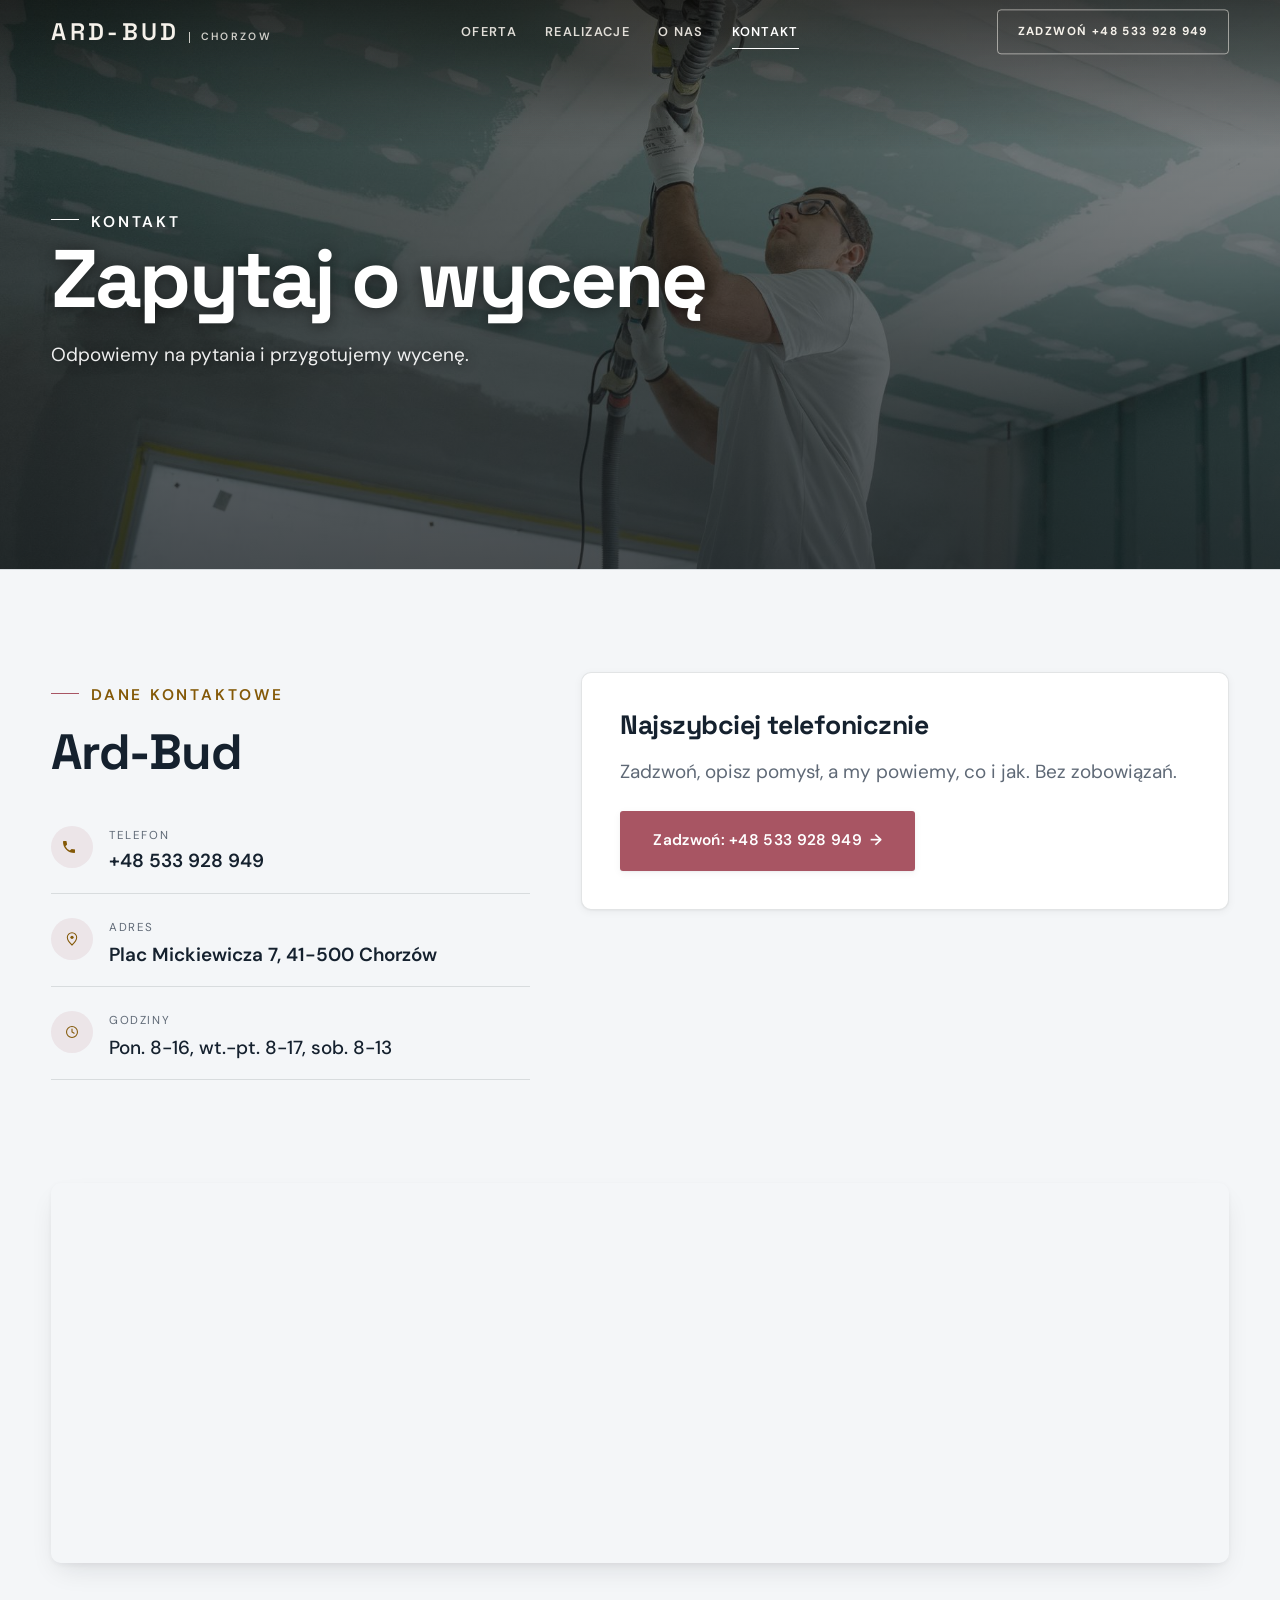
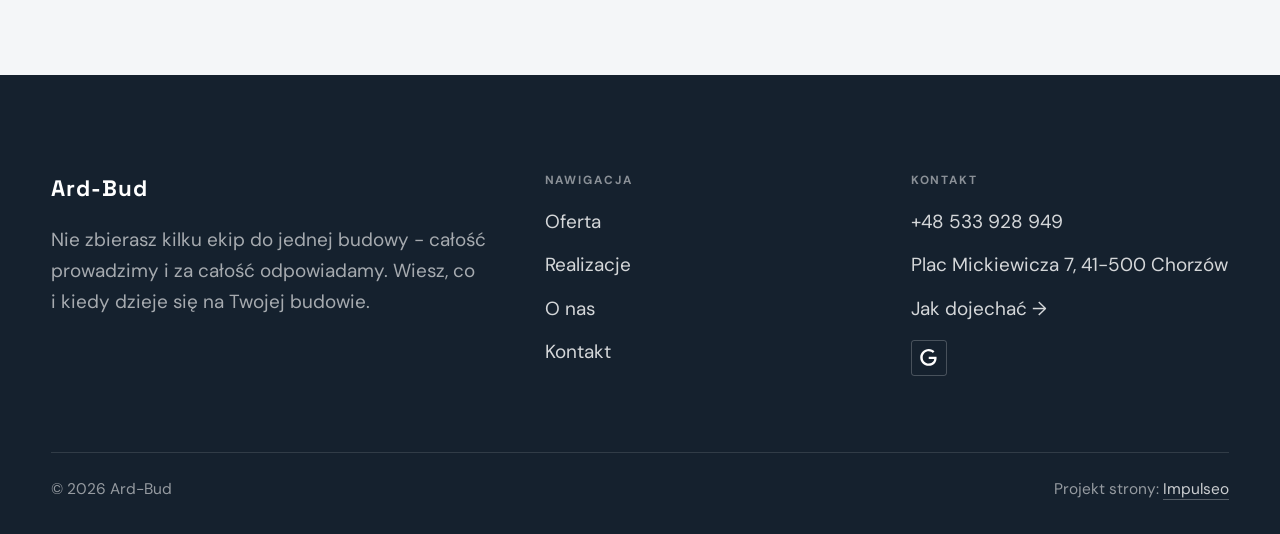
==== kontakt.html @ e767c545 "Strona demo: ard-bud" ====
<!DOCTYPE html>
<html lang="pl">
<head>
<meta charset="UTF-8">
<meta name="viewport" content="width=device-width, initial-scale=1.0">
<title>Kontakt - Ard-Bud</title>
<meta name="description" content="Kontakt Ard-Bud - Plac Mickiewicza 7, 41-500 Chorzów">
<link rel="canonical" href="https://kris20032.github.io/ard-bud/kontakt.html">
<meta name="robots" content="noindex, nofollow">
<meta property="og:type" content="website">
<meta property="og:locale" content="pl_PL">
<meta property="og:site_name" content="Ard-Bud">
<meta property="og:title" content="Kontakt - Ard-Bud">
<meta property="og:description" content="Kontakt Ard-Bud - Plac Mickiewicza 7, 41-500 Chorzów">
<meta property="og:url" content="https://kris20032.github.io/ard-bud/kontakt.html">
<meta property="og:image" content="https://kris20032.github.io/ard-bud/img/og.jpg">
<meta property="og:image:width" content="1200">
<meta property="og:image:height" content="630">
<meta name="twitter:card" content="summary_large_image">
<link rel="preconnect" href="https://fonts.googleapis.com">
<link rel="preconnect" href="https://fonts.gstatic.com" crossorigin>
<link href="https://fonts.googleapis.com/css2?family=Space+Grotesk:wght@500;600;700&family=DM+Sans:opsz,wght@9..40,400;9..40,500;9..40,600&display=swap" rel="stylesheet">
<link rel="stylesheet" href="assets/styles.css?v=98230df2">
</head>
<body>

<header class="nav">
  <div class="wrap nav-inner">
    <a class="brand" href="index.html"><span class="name">Ard-Bud</span><span class="sub">Chorzów</span></a>
    <nav class="nav-links">
      <a href="oferta.html">Oferta</a>
      <a href="realizacje.html">Realizacje</a>
      <a href="o-nas.html">O nas</a>
      <a href="kontakt.html" class="active" aria-current="page">Kontakt</a>
      <a href="tel:+48533928949" class="btn btn-accent">Zadzwoń +48 533 928 949</a>
    </nav>
    <button class="nav-toggle" aria-label="Menu"><span></span><span></span><span></span></button>
  </div>
</header>

<main>
<section class="pagehead">
  <img src="img/g13.jpg" alt="Ard-Bud - Zapytaj o wycenę" width="1800" height="1350" decoding="async">
  <div class="wrap">
    <span class="eyebrow">Kontakt</span>
    <h1>Zapytaj o wycenę</h1>
    <p>Odpowiemy na pytania i przygotujemy wycenę.</p>
  </div>
</section>
<section>
  <div class="wrap contact-grid">
    <div class="reveal">
      <span class="eyebrow">Dane kontaktowe</span>
      <h2 style="margin:var(--space-4) 0 var(--space-6)">Ard-Bud</h2>
      <div class="info-list">
        <div class="info-row"><div class="ic"><svg class="ico-tel" width="16" height="16" viewBox="0 0 24 24" fill="none" aria-hidden="true"><path d="M6.6 10.8a15.5 15.5 0 0 0 6.6 6.6l2.2-2.2a1 1 0 0 1 1-.24 11.4 11.4 0 0 0 3.6.58 1 1 0 0 1 1 1V20a1 1 0 0 1-1 1A17 17 0 0 1 3 4a1 1 0 0 1 1-1h3.5a1 1 0 0 1 1 1c0 1.25.2 2.46.58 3.6a1 1 0 0 1-.25 1l-2.23 2.2Z" fill="currentColor"/></svg></div><div><div class="lbl">Telefon</div><a class="val" href="tel:+48533928949">+48 533 928 949</a></div></div>
        <div class="info-row"><div class="ic"><svg class="ico-pin" width="16" height="16" viewBox="0 0 24 24" fill="none" aria-hidden="true"><path d="M12 21s7-6.1 7-11.5A7 7 0 0 0 5 9.5C5 14.9 12 21 12 21Z" stroke="currentColor" stroke-width="1.6" fill="none"/><circle cx="12" cy="9.5" r="2.4" fill="currentColor"/></svg></div><div><div class="lbl">Adres</div><div class="val">Plac Mickiewicza 7, 41-500 Chorzów</div></div></div>
        <div class="info-row"><div class="ic"><svg class="ico-clock" width="16" height="16" viewBox="0 0 24 24" fill="none" aria-hidden="true"><circle cx="12" cy="12" r="8.2" stroke="currentColor" stroke-width="1.6"/><path d="M12 7.5V12l3.2 1.9" stroke="currentColor" stroke-width="1.6" stroke-linecap="round"/></svg></div><div><div class="lbl">Godziny</div><div class="val" style="font-weight:500">Pon. 8-16, wt.-pt. 8-17, sob. 8-13</div></div></div>
      </div>
    </div>
    <div class="reveal">
      <div class="form">
        <h3 style="margin-bottom:var(--space-4)">Najszybciej telefonicznie</h3>
        <p class="muted" style="margin-bottom:var(--space-5)">Zadzwoń, opisz pomysł, a my powiemy, co i jak. Bez zobowiązań.</p>
        <a href="tel:+48533928949" class="btn btn-accent" style="justify-content:center">Zadzwoń: +48 533 928 949 <span class="arr">→</span></a>
      </div>
    </div>
  </div>
</section>
<section style="padding-top:0">
  <div class="wrap reveal">
    <iframe class="map" title="Ard-Bud - Chorzów" src="https://maps.google.com/maps?q=50.3057481%2C18.9470012&z=15&output=embed" loading="lazy" referrerpolicy="no-referrer-when-downgrade"></iframe>
  </div>
</section>
</main>

<footer>
  <div class="wrap">
    <div class="foot-grid">
      <div class="foot-brand">
        <div class="name">Ard-Bud</div>
        <p>Nie zbierasz kilku ekip do jednej budowy - całość prowadzimy i za całość odpowiadamy. Wiesz, co i kiedy dzieje się na Twojej budowie.</p>
      </div>
      <div class="foot-col">
        <h4>Nawigacja</h4>
        <a href="oferta.html">Oferta</a>
        <a href="realizacje.html">Realizacje</a>
        <a href="o-nas.html">O nas</a>
        <a href="kontakt.html">Kontakt</a>
      </div>
      <div class="foot-col">
        <h4>Kontakt</h4>
        <a href="tel:+48533928949">+48 533 928 949</a>
        <p>Plac Mickiewicza 7, 41-500 Chorzów</p>
        <a href="https://maps.google.com/?cid=15776349872217320784" target="_blank" rel="noopener">Jak dojechać →</a>
      <div class="foot-soc">
        <a class="soc" href="https://maps.google.com/?cid=15776349872217320784" target="_blank" rel="noopener" aria-label="Google - Ard-Bud"><svg viewBox="0 0 24 24" aria-hidden="true" focusable="false"><path d="M12.48 10.92v3.28h7.84c-.24 1.84-.853 3.187-1.787 4.133-1.147 1.147-2.933 2.4-6.053 2.4-4.827 0-8.6-3.893-8.6-8.72s3.773-8.72 8.6-8.72c2.6 0 4.507 1.027 5.907 2.347l2.307-2.307C18.747 1.44 16.133 0 12.48 0 5.867 0 .307 5.387.307 12s5.56 12 12.173 12c3.573 0 6.267-1.173 8.373-3.36 2.16-2.16 2.84-5.213 2.84-7.667 0-.76-.053-1.467-.173-2.053H12.48z" fill="currentColor"/></svg></a>
      </div>
      </div>
    </div>
    <div class="foot-bot">
      <span>© 2026 Ard-Bud</span>
      <span>Projekt strony: <a class="foot-credit" href="https://impulseo.pl" target="_blank" rel="noopener">Impulseo</a></span>
    </div>
  </div>
</footer>
<div class="sticky-call"><a class="sc-call" href="tel:+48533928949"><svg class="ico-tel" width="16" height="16" viewBox="0 0 24 24" fill="none" aria-hidden="true"><path d="M6.6 10.8a15.5 15.5 0 0 0 6.6 6.6l2.2-2.2a1 1 0 0 1 1-.24 11.4 11.4 0 0 0 3.6.58 1 1 0 0 1 1 1V20a1 1 0 0 1-1 1A17 17 0 0 1 3 4a1 1 0 0 1 1-1h3.5a1 1 0 0 1 1 1c0 1.25.2 2.46.58 3.6a1 1 0 0 1-.25 1l-2.23 2.2Z" fill="currentColor"/></svg> Zadzwoń</a><a class="sc-quote" href="kontakt.html">Zadzwoń: +48 533 928 949</a></div>
<div class="demo-wazne" data-do="2026-10-22" data-cykl="3" hidden><svg class="dw-ico" width="13" height="13" viewBox="0 0 24 24" fill="none" aria-hidden="true"><circle cx="12" cy="12" r="8.6" stroke="currentColor" stroke-width="1.8"/><path d="M12 7.2V12l3.3 2" stroke="currentColor" stroke-width="1.8" stroke-linecap="round"/></svg><span class="dw-txt"></span></div>

<script src="assets/main.js"></script>
</body>
</html>
---- assets/styles.css ----
/* ============================================================
   STOLBASZ — premium, architektoniczny B2B fit-out
   Jasna paleta, zero brązu. System wg premium-web-craft.
   Projekt strony: Impulseo (impulseo.pl)
   ============================================================ */

:root{
  /* PALETA — jasna, architektoniczna, chłodna */
  --paper:#F4F6F8;          /* główne tło */
  --paper-2:#E7EBEF;        /* sekcje alternatywne (chłodny jasny szary) */
  --paper-3:#E7EBEF;        /* delikatne wypełnienia */
  --ink:#15212E;            /* tekst główny — chłodny grafit */
  --ink-soft:#243443;       /* nagłówki drugorzędne */
  --muted:#6B7785;          /* tekst poboczny */
  --line:rgba(21,33,46,.12);/* hairline */
  --accent:#E8A317;         /* stonowany petrol-slate — jedyny akcent */
  --accent-d:#C9870C;
  --accent-soft:rgba(232,163,23,.10);
  --dark:#15212E;           /* sekcje ciemne (stopka/CTA) */

  /* HOVER ZDJĘĆ — JEDEN standard dla całego silnika (decyzja K. 04.08.2026, artefakt z wariantami).
     AKTUALNE (K.+Szymon 09.08.2026, wybór z artefaktu 6 wariantów): zoom 1.05 przy 1.4s -
     przy tak długim czasie mocniejszy kadr NIE skacze, tylko „oddycha". Poprzedni standard
     (1.02 / .55s z 04.08) odbierany jako dynamiczny i szybki.
     Spoczynek lekko przygaszony, ale TYLKO tam, gdzie jest mysz (@media hover:hover) —
     na telefonie zdjęcia zostają w pełnej jasności. */
  --img-zoom:1.05;                   /* K.+Szymon 09.08: wariant F z artefaktu porównawczego */
  --img-rest:brightness(.95) saturate(.99);
  --img-hot:brightness(1.06) saturate(1.05);
  --img-dur:1.4s;                    /* K.+Szymon 09.08 (wariant F): powoli = elegancko */
  --img-ease:cubic-bezier(.16,.84,.44,1);  /* miękki ogon, efekt „oddychania" */

  /* ODSTĘPY — skala 4/8 */
  --space-1:4px; --space-2:8px; --space-3:12px; --space-4:16px; --space-5:24px;
  --space-6:32px; --space-7:48px; --space-8:64px; --space-9:96px; --space-10:128px;

  /* TYPOGRAFIA — fluid clamp() (skala podbita 16.07.2026: większe, czytelniejsze litery — uwaga Adama) */
  --text-sm:clamp(.9rem,.87rem + .12vw,1rem);
  --text-base:clamp(1.08rem,1.04rem + .18vw,1.2rem);
  --text-lg:clamp(1.24rem,1.15rem + .34vw,1.44rem);
  --text-h3:clamp(1.34rem,1.22rem + .55vw,1.66rem);
  --text-h2:clamp(2.1rem,1.66rem + 2.1vw,3.1rem);
  --text-h1:clamp(2.9rem,2.1rem + 4vw,5.1rem);

  /* PROMIENIE — architektoniczne, raczej ostre */
  --r-sm:3px; --r-md:6px; --r-lg:10px;

  /* RUCH */
  --ease:cubic-bezier(.25,.46,.45,.94); --dur:.24s;

  /* CIENIE — miękkie, warstwowe */
  --sh-sm:0 1px 2px rgba(16,24,32,.04), 0 2px 8px rgba(16,24,32,.05);
  --sh-md:0 2px 6px rgba(16,24,32,.05), 0 12px 28px -8px rgba(16,24,32,.12);
  --sh-lg:0 6px 14px rgba(16,24,32,.07), 0 26px 56px -18px rgba(16,24,32,.22);

  --hairline:1px solid var(--line);

  --font-display:'Space Grotesk','Inter',sans-serif;
  --font-body:'DM Sans','Inter',sans-serif;
}

*{box-sizing:border-box;margin:0;padding:0}
html{scroll-behavior:smooth}
body{
  font-family:var(--font-body);
  font-size:var(--text-base);
  line-height:1.65;
  color:var(--ink);
  background:var(--paper);
  -webkit-font-smoothing:antialiased;
  text-rendering:optimizeLegibility;
}
img{max-width:100%;height:auto;display:block}  /* height:auto = width/height z atrybutów trzyma proporcje (TOP#12) */
a{color:inherit;text-decoration:none}

.wrap{width:min(92%,1180px);margin-inline:auto}
section{padding-block:clamp(52px,6.5vw,96px)}

h1,h2,h3{font-family:var(--font-display);font-weight:700;line-height:1.08;letter-spacing:-.02em;color:var(--ink)}
h1{font-size:var(--text-h1);letter-spacing:-.035em}
h2{font-size:var(--text-h2);letter-spacing:-.025em}
h3{font-size:var(--text-h3)}
/* MIARA — długość wiersza. WCAG 2.2 SC 1.4.8: max 80 znaków; Butterick: 45–90.
   68ch daje realnie 72–78 znaków polskiego tekstu, czyli z zapasem pod granicą.
   Wcześniej limit miał TYLKO <p> — <li>, <blockquote> i <dd> nie miały żadnego,
   i to jedyny powód, dla którego 23 bloki na dwóch oddanych stronach jadą po
   83–106 znaków w wierszu (pomiar 07.08.2026, bramka `miara`).
   ⚠️ Listy i definicje ograniczamy TYLKO bez klasy: `ul`/`ol` z klasą to u nas
   układ (siatki kafli, menu), a nie tekst ciągły — tam miarę wyznacza układ. */
/* 60ch, nie 68ch (K. 10.08): po zmianie fontów na węższe kroje (DM Sans i spółka)
   w 68ch mieściło się ~90 znaków - bramka pikselowa słusznie zgłaszała przekroczenie
   granicy 80. Pomiar na żywej przeglądarce: 60ch = 90 znaków, 53ch = ~78 znaków, czyli normę WCAG 1.4.8. */
:root{ --miara:53ch }
p{max-width:min(100%,var(--miara))}
blockquote,
ul:not([class])>li, ol:not([class])>li,
dl:not([class])>dd{max-width:min(100%,var(--miara))}

/* ⚠️ Świadomie BEZ wyjątku `.tile p,.card p,.svc p{max-width:none}`, choć nasuwa się sam:
   te akapity BYŁY już ograniczone (stare `p{max-width:65ch}`), więc „wyjątek" nie odblokowałby
   niczego nowego — tylko ROZLUŹNIŁ stan sprzed zmiany na wszystkich demach naraz.
   `figcaption` żadna z reguł wyżej nie dotyczy, więc też nie potrzebuje zwolnienia. */

/* ŁAMANIE. `balance` wyrównuje długości wierszy w nagłówku, `pretty` pilnuje ostatniego
   wiersza akapitu, żeby nie został w nim jeden wyraz. Obsługiwane od Chrome 117 /
   Safari 17.5; starsze przeglądarki po prostu ignorują tę własność.
   `text-wrap:pretty` nie występowało dotąd ANI RAZ w silniku ani w repo klientów. */
h1,h2,h3,.lead,.lede{text-wrap:balance}
p,li,blockquote,dd{text-wrap:pretty}

.eyebrow{
  font-family:var(--font-body);
  font-size:var(--text-sm);
  font-weight:600;
  letter-spacing:.18em;
  text-transform:uppercase;
  color:var(--accent);
  display:inline-flex;align-items:center;gap:var(--space-3);
}
/* flex:none + margin-top = kreska trzyma się PIERWSZEJ linii. Wcześniej align-items:center
   centrowało ją względem całego bloku i przy zawinięciu (długi kicker typu
   „…WNĘTRZ · LESZNO · OD 2019") druga linia lądowała z brzydkim wcięciem. */
.eyebrow{align-items:flex-start}
.eyebrow>*,.eyebrow{text-wrap:balance}   /* dlugi kicker lamal sie na sierote typu samo „2019" w drugiej linii */
.eyebrow::before{content:"";width:28px;height:1px;background:var(--accent);display:inline-block;flex:none;margin-top:.62em}

.muted{color:var(--muted)}
.lead{font-size:var(--text-lg);line-height:1.55;color:var(--ink-soft);max-width:50ch}

/* ---------- BUTTONS ---------- */
.btn{
  display:inline-flex;align-items:center;gap:var(--space-2);
  font-weight:600;font-size:var(--text-sm);letter-spacing:.02em;
  padding:var(--space-4) var(--space-6);
  border-radius:var(--r-sm);
  transition:transform var(--dur) var(--ease),box-shadow var(--dur) var(--ease),background var(--dur) var(--ease);
  cursor:pointer;border:1px solid transparent;
}
.btn-accent{background:var(--accent);color:#fff;box-shadow:var(--sh-sm)}
.btn-accent:hover{background:var(--accent-d);transform:translateY(-2px);box-shadow:var(--sh-md)}
.btn-accent:active{transform:translateY(0);box-shadow:var(--sh-sm)}
.btn-ghost{background:transparent;color:var(--ink);border-color:var(--line)}
.btn-ghost:hover{border-color:var(--accent);color:var(--accent);transform:translateY(-2px)}
.btn-light{background:#fff;color:var(--ink);box-shadow:var(--sh-sm)}
.btn-light:hover{transform:translateY(-2px);box-shadow:var(--sh-md)}
.btn .arr{transition:transform var(--dur) var(--ease)}
.btn:hover .arr{transform:translateX(4px)}

/* ---------- NAV ---------- */
.nav{
  position:sticky;top:0;z-index:50;
  background:color-mix(in srgb,var(--paper) 88%,transparent);
  backdrop-filter:saturate(140%) blur(10px);
  border-bottom:var(--hairline);
}
.nav-inner{display:flex;align-items:center;justify-content:space-between;gap:var(--space-5);height:72px}
/* ANTY-NACHODZENIE (K. 05.08.2026): długa nazwa firmy + przycisk z pełnym numerem nie mieściły się w pasku
   i flex ściskał linki PONIŻEJ ich treści - "Kontakt" wchodził na ramkę "Zadzwoń +48 ...". Teraz ustępuje
   nazwa marki (skrót wielokropkiem), a menu i przycisk nigdy się nie kurczą ani nie zachodzą na siebie. */
.brand{display:flex;flex-direction:column;line-height:1;min-width:0;flex:0 1 auto}
.brand .name{font-family:var(--font-display);font-weight:800;font-size:1.35rem;letter-spacing:.04em;white-space:nowrap;overflow:hidden;text-overflow:ellipsis}
.brand .sub{font-size:.62rem;letter-spacing:.34em;text-transform:uppercase;color:var(--muted);margin-top:5px;white-space:nowrap;overflow:hidden;text-overflow:ellipsis}
.nav-links{display:flex;align-items:center;gap:var(--space-6);flex:0 0 auto}
.nav-links a{font-size:var(--text-sm);font-weight:500;color:var(--ink-soft);position:relative;padding-block:4px;white-space:nowrap;transition:color var(--dur) var(--ease)}
.nav-links a::after{content:"";position:absolute;left:0;bottom:0;width:0;height:1.5px;background:var(--accent);transition:width var(--dur) var(--ease)}
.nav-links a:hover,.nav-links a.active{color:var(--ink)}
.nav-links a:hover::after,.nav-links a.active::after{width:100%}
.nav-links .btn{padding:var(--space-2) var(--space-5)}
/* przyciski w nav: właściwy kolor (przebij .nav-links a) + bez podkreślenia */
.nav-links a.btn-accent{color:#fff}
.nav-links a.btn-ghost,.nav-links a.btn-light{color:var(--ink)}
/* CTA w pasku: NIE podkreślenie spod linków menu, ale ten sam przelatujący błysk,
   co na wszystkich innych przyciskach (zgłoszenie K. 13.08.2026 - „na hero jest efekt
   światła przechodzącego przez przycisk, na navbarze go nie ma, a mają być identyczne").
   Reguła `.nav-links a::after` jest silniejsza od `.btn::after`, więc trzeba jej
   geometrię wyzerować i wpisać połysk z nazwy - samo `display:none` gasiło efekt. */
.nav-links a.btn::after{
  display:block;content:"";position:absolute;inset:0;z-index:-1;pointer-events:none;
  width:auto;height:auto;border-radius:inherit;   /* kasuje geometrię podkreślenia (width:0;height:1.5px) */
  background:linear-gradient(100deg,transparent 32%,rgba(255,255,255,.20) 50%,transparent 68%);
  translate:-120% 0}
@media (prefers-reduced-motion:no-preference){
  .nav-links a.btn:hover::after{translate:120% 0;transition:translate .75s var(--mt-ease,cubic-bezier(.16,.84,.44,1))}
}
.nav-toggle{display:none;background:none;border:none;cursor:pointer;flex-direction:column;gap:5px;padding:8px}
.nav-toggle span{width:24px;height:2px;background:var(--ink);transition:var(--dur)}
/* Ciasny zakres MIĘDZY menu mobilnym a pełnym pulpitem: zbijamy odstępy i nazwę marki,
   żeby wszystko zmieściło się naturalnie, zanim w ogóle dojdzie do skracania wielokropkiem. */
@media(max-width:1280px) and (min-width:921px){
  .nav-links{gap:var(--space-4)}
  .nav-links .btn{padding:var(--space-2) var(--space-4)}
  .brand .name{font-size:1.15rem}
}

/* ---------- HERO (split) ---------- */
.hero{position:relative;overflow:hidden;border-bottom:var(--hairline)}
.hero-grid{display:grid;grid-template-columns:1.05fr .95fr;gap:clamp(24px,4vw,60px);align-items:center;
  padding-block:clamp(36px,4.5vw,64px)}
.hero-copy .eyebrow{margin-bottom:var(--space-5)}
.hero-copy h1{margin-bottom:var(--space-5)}
.hero-copy .lead{margin-bottom:var(--space-7)}
.hero-actions{display:flex;flex-wrap:wrap;gap:var(--space-4)}
.hero-art{position:relative;aspect-ratio:4/3;border-radius:var(--r-lg);overflow:hidden;box-shadow:var(--sh-lg)}
.hero-art img{width:100%;height:100%;object-fit:cover}
.hero-art::after{content:"";position:absolute;inset:0;background:linear-gradient(180deg,transparent 55%,rgba(18,24,28,.28))}
.hero-badge{position:absolute;left:var(--space-5);bottom:var(--space-5);z-index:2;
  background:rgba(252,252,251,.94);backdrop-filter:blur(4px);
  border-radius:var(--r-md);padding:var(--space-4) var(--space-5);box-shadow:var(--sh-md);max-width:78%}
.hero-badge strong{display:block;font-family:var(--font-display);font-size:1rem;letter-spacing:-.01em}
.hero-badge span{font-size:var(--text-sm);color:var(--muted)}

/* ---------- HERO duży / kinowy (strona główna) ---------- */
.hero-cine{position:relative;min-height:clamp(560px,82vh,840px);min-height:clamp(560px,82svh,840px);display:flex;align-items:center;overflow:hidden;border-bottom:var(--hairline)}
.hero-cine>img{position:absolute;inset:0;width:100%;height:100%;object-fit:cover;z-index:0}
.hero-cine::after{content:"";position:absolute;inset:0;z-index:1;
  background:linear-gradient(95deg,rgba(13,18,23,.86) 0%,rgba(13,18,23,.64) 32%,rgba(13,18,23,.24) 62%,rgba(13,18,23,.04) 100%)}
.hero-cine .wrap{position:relative;z-index:2;padding-block:var(--space-8)}
.hero-cine .hero-copy{max-width:660px}
.hero-cine .eyebrow{color:#fff;margin-bottom:var(--space-5)}
.hero-cine .eyebrow::before{background:#fff}
.hero-cine h1{color:#fff;margin-bottom:var(--space-5);font-size:clamp(2.9rem,2rem + 4.4vw,5.2rem);text-wrap:balance}
.hero-cine .lead{color:rgba(255,255,255,.92);max-width:48ch;margin-bottom:var(--space-7)}
.hero-cine .hero-actions{display:flex;flex-wrap:wrap;gap:var(--space-4)}
/* NISKIE OKNO (laptop z dokiem i paskami przeglądarki ma ~700-780 px wysokości widoku):
   H1 do 5.2rem + długi lead nie mieściły się i przyciski wypadały POD krawędź ekranu -
   klient widział stronę bez ani jednego CTA. Skalujemy w dół, zamiast przycinać treść. */
@media(min-width:821px) and (max-height:820px){
  .hero-cine{min-height:clamp(520px,94svh,780px)}
  .hero-cine .wrap{padding-block:var(--space-6)}
  .hero-cine h1{font-size:clamp(2.2rem,1.5rem + 2.6vw,3.6rem);margin-bottom:var(--space-4)}
  .hero-cine .eyebrow{margin-bottom:var(--space-4)}
  .hero-cine .lead{margin-bottom:var(--space-5);max-width:44ch}
}
@media(max-width:680px){
  .hero-cine{min-height:clamp(520px,76vh,640px);min-height:clamp(520px,76svh,640px);align-items:flex-end}
  .hero-cine::after{background:linear-gradient(0deg,rgba(13,18,23,.9) 6%,rgba(13,18,23,.45) 55%,rgba(13,18,23,.25) 100%)}
  .hero-cine .wrap{padding-bottom:var(--space-9)}
  /* TELEFON (~90% oglądających): lead potrafił zająć 8 linii i zepchnąć CTA poza pierwszy ekran.
     Zwężamy interlinię i skalę - treści nie ucinamy, bo to ona sprzedaje. */
  .hero-cine .lead{font-size:.98rem;line-height:1.5;margin-bottom:var(--space-5)}
  .hero-cine .eyebrow{font-size:.72rem;letter-spacing:.13em;margin-bottom:var(--space-4)}
  .hero-cine .eyebrow::before{width:20px}
  .hero-cine h1{margin-bottom:var(--space-4)}
}

/* full-bleed hero variant (podstrony) */
.pagehead{position:relative;min-height:46vh;min-height:46svh;display:flex;align-items:flex-end;overflow:hidden;border-bottom:var(--hairline)}
.pagehead img{position:absolute;inset:0;width:100%;height:100%;object-fit:cover}
/* 10.08.2026 (decyzja K.): mocniejsze przyciemnienie + cień pod tekstem. Bramka mierzyła na
   nagłówkach podstron 3,38-3,43:1 przy wymaganych 4,5 — jasne zdjęcie (hala, śnieg, niebo)
   podchodziło pod biały tekst. Zdjęcia klientów są różne, więc kontrast musi dawać WARSTWA,
   a nie szczęśliwy dobór kadru. */
.pagehead::after{content:"";position:absolute;inset:0;background:linear-gradient(180deg,rgba(18,24,28,.40),rgba(18,24,28,.76))}
.pagehead .wrap{position:relative;z-index:2;padding-block:var(--space-9);color:#fff}
.pagehead h1{color:#fff;max-width:18ch;text-shadow:0 2px 16px rgba(0,0,0,.55)}
.pagehead .eyebrow{color:#fff}
.pagehead .eyebrow::before{background:#fff}
.pagehead p{color:rgba(255,255,255,.92);margin-top:var(--space-4);max-width:54ch;text-shadow:0 1px 12px rgba(0,0,0,.5)}

/* ---------- STRIP (pasek skrótów / liczby) ---------- */
.strip{background:var(--dark);color:#fff}
/* PASEK HASEŁ — standard 04.08.2026 (decyzja K.): 5 haseł w JEDNYM rzędzie, tekst WYŚRODKOWANY,
   węższe marginesy boczne niż reszta strony (pasek ma iść szerzej), równe wysokości kolumn. */
.strip .wrap{width:min(96%,1440px);display:grid;grid-template-columns:repeat(5,1fr);
  gap:var(--space-5);padding-block:var(--space-7);align-items:stretch}
.strip .item .k{font-family:var(--font-display);font-size:clamp(1.05rem,.82rem + .85vw,1.55rem);
  font-weight:800;letter-spacing:-.02em;color:#fff;line-height:1.18;text-wrap:balance}
.strip .item .v{font-size:var(--text-sm);color:rgba(255,255,255,.66);margin-top:var(--space-2);line-height:1.4}
.strip .item{border-left:2px solid var(--accent);padding-inline:var(--space-4);
  text-align:center;display:flex;flex-direction:column;justify-content:center}
/* liczba kolumn = liczba haseł, żeby ostatnie nie zostawało samo w drugim rzędzie.
   Klasę n-N nadaje multipage.py; domyślnie (bez klasy) pasek jest 5-kolumnowy. */
.strip.n-2 .wrap{grid-template-columns:repeat(2,1fr)}
.strip.n-3 .wrap{grid-template-columns:repeat(3,1fr)}
.strip.n-4 .wrap{grid-template-columns:repeat(4,1fr);gap:var(--space-6)}
.strip.n-4 .item .k{font-size:clamp(1.3rem,1rem + 1.1vw,2rem)}
.strip.n-6 .wrap{grid-template-columns:repeat(6,1fr);gap:var(--space-4)}
.strip.n-6 .item .k{font-size:clamp(.98rem,.8rem + .7vw,1.35rem)}
/* równe łamanie: zamiast "długa linia + jedno słowo" obie linie zbliżonej długości */
.strip .item .k{text-wrap:balance}

/* ---------- SECTION HEAD ---------- */
.head{max-width:48rem;margin-bottom:var(--space-8)}
.head.center{margin-inline:auto;text-align:center}
.head .eyebrow{margin-bottom:var(--space-4)}
.head h2{margin-bottom:var(--space-4)}
.head p{color:var(--muted);font-size:var(--text-lg);line-height:1.55}
.head.center p{margin-inline:auto}

/* ---------- INTRO SPLIT ---------- */
.split{display:grid;grid-template-columns:.92fr 1.08fr;gap:clamp(28px,5vw,80px);align-items:center}
.split.rev{grid-template-columns:1.08fr .92fr}
.split.rev .split-art{order:-1}
.split-art{position:relative;aspect-ratio:5/4;border-radius:var(--r-lg);overflow:hidden;box-shadow:var(--sh-lg)}
.split-art img{width:100%;height:100%;object-fit:cover}
.split-copy h2{margin-bottom:var(--space-5)}
.split-copy p+p{margin-top:var(--space-4)}
.split-copy .btn{margin-top:var(--space-6)}

/* ---------- SERVICES (zakres) ---------- */
.svc-grid{display:grid;grid-template-columns:repeat(auto-fit,minmax(280px,1fr));gap:var(--space-5)}
.svc{background:#fff;border:var(--hairline);border-radius:var(--r-md);padding:var(--space-7) var(--space-6);
  transition:transform var(--dur) var(--ease),box-shadow var(--dur) var(--ease),border-color var(--dur) var(--ease);
  position:relative;overflow:hidden}
.svc::before{content:"";position:absolute;left:0;top:0;width:3px;height:0;background:var(--accent);transition:height var(--dur) var(--ease)}
.svc:hover{transform:translateY(-4px);box-shadow:var(--sh-md);border-color:transparent}
.svc:hover::before{height:100%}
.svc .ic{font-family:var(--font-display);font-size:.8rem;font-weight:700;letter-spacing:.12em;color:var(--accent);margin-bottom:var(--space-4)}
.svc h3{margin-bottom:var(--space-3);font-size:1.22rem}
.svc p{color:var(--muted);font-size:var(--text-base);line-height:1.6}

/* big detailed service rows */
.svc-row{display:grid;grid-template-columns:.8fr 1.2fr;gap:clamp(20px,4vw,60px);align-items:center;padding-block:var(--space-8)}
.svc-row+.svc-row{border-top:var(--hairline)}
.svc-row.rev{grid-template-columns:1.2fr .8fr}
/* Naprzemienny układ wierszy oferty: co drugi wiersz ma zdjęcie po PRAWEJ.
   Było `order:-1` — martwy kod, bo zdjęcie i tak jest pierwszym dzieckiem w HTML,
   więc wszystkie wiersze wyglądały identycznie (zdjęcie zawsze z lewej), a `rev`
   zmieniało tylko szerokość kolumn. Znalezione 29.07.2026 przy różnicowaniu kierunków
   animacji (pomiar pozycji: art.mid 390/502 przy row.mid 756 — zawsze lewa strona). */
.svc-row.rev .svc-row-art{order:2}
.svc-row-art{aspect-ratio:4/3;border-radius:var(--r-md);overflow:hidden;box-shadow:var(--sh-md)}
.svc-row-art img{width:100%;height:100%;object-fit:cover}
.svc-row h3{font-size:1.5rem;margin-bottom:var(--space-4)}
.svc-row .num{font-family:var(--font-display);font-size:.85rem;font-weight:700;letter-spacing:.14em;color:var(--accent);display:block;margin-bottom:var(--space-3)}
.svc-row ul{list-style:none;margin-top:var(--space-4);display:flex;flex-direction:column;gap:var(--space-2)}
.svc-row li{position:relative;padding-left:var(--space-5);color:var(--muted);font-size:var(--text-base)}
.svc-row li::before{content:"";position:absolute;left:0;top:.62em;width:8px;height:1px;background:var(--accent)}

/* ---------- GALLERY (realizacje) ---------- */
.gallery{display:grid;grid-template-columns:repeat(12,1fr);gap:var(--space-4);grid-auto-rows:200px}
/* GALERIA MASONRY — pionowe zdjęcia (portrety beauty/wellness) bez przycinania: kolumny, height auto */
.gallery-masonry{column-count:3;column-gap:var(--space-4)}
@media(max-width:900px){.gallery-masonry{column-count:2}}
@media(max-width:560px){.gallery-masonry{column-count:1}}
.gallery-masonry .m-tile{break-inside:avoid;margin:0 0 var(--space-4);padding:0;position:relative;overflow:hidden;border-radius:var(--r-md);border:1px solid var(--line)}
.gallery-masonry .m-tile img{width:100%;height:auto;display:block}
.gallery-masonry .m-tile .cap{position:absolute;left:0;right:0;bottom:0;padding:var(--space-4);color:#fff;background:linear-gradient(0deg,rgba(0,0,0,.55),transparent);font-size:var(--text-sm)}
.gallery-masonry .m-tile .cap small{display:block;font-weight:400;opacity:.78;letter-spacing:.04em;text-transform:uppercase;font-size:.66rem;margin-top:3px}
.tile{position:relative;overflow:hidden;border-radius:var(--r-md);box-shadow:var(--sh-sm);
  transition:transform var(--dur) var(--ease),box-shadow var(--dur) var(--ease)}
.tile img{width:100%;height:100%;object-fit:cover;
  transition:transform var(--img-dur) var(--img-ease),filter var(--img-dur) var(--img-ease)}
.tile:hover{box-shadow:var(--sh-md)}
.tile .cap{position:absolute;left:0;right:0;bottom:0;padding:var(--space-5) var(--space-4) var(--space-4);
  /* mocniejszy spad + cien pod tekstem: na JASNYCH zdjeciach klienta (biale fronty, sciany)
     slaby gradient dawal kontrast ~1.5:1 zamiast wymaganych 3.6:1 (bramka wygladu, 10.08.2026) */
  background:linear-gradient(transparent 10%,rgba(18,24,28,.55) 40%,rgba(18,24,28,.88) 68%,rgba(18,24,28,.99));color:#fff;
  text-shadow:0 1px 2px rgba(0,0,0,.85),0 2px 10px rgba(0,0,0,.55);
  font-size:var(--text-sm);font-weight:600;letter-spacing:.01em;
  opacity:0;transform:translateY(8px);transition:var(--dur) var(--ease)}
.tile:hover .cap{opacity:1;transform:translateY(0)}
.tile .cap small{display:block;font-weight:400;opacity:.78;letter-spacing:.04em;text-transform:uppercase;font-size:.66rem;margin-top:3px}
/* bento spans */
.t-wide{grid-column:span 6}
.t-tall{grid-column:span 6;grid-row:span 2}
.t-std{grid-column:span 6}
.t-third{grid-column:span 4}
.t-two3{grid-column:span 8}

/* ---------- TRUST / WIARYGODNOŚĆ ---------- */
.trust{background:var(--paper-2)}
.trust-grid{display:grid;grid-template-columns:repeat(auto-fit,minmax(240px,1fr));gap:var(--space-5);margin-top:var(--space-7)}
.trust-card{background:#fff;border-radius:var(--r-md);padding:var(--space-7) var(--space-6);box-shadow:var(--sh-sm);border-top:3px solid var(--accent)}
.trust-card .big{font-family:var(--font-display);font-size:clamp(1.8rem,1.3rem + 1.6vw,2.6rem);font-weight:800;letter-spacing:-.02em;color:var(--ink);line-height:1}
.trust-card h3{font-size:1.12rem;margin:var(--space-3) 0 var(--space-2)}
.trust-card p{color:var(--muted);font-size:var(--text-base);line-height:1.55}

/* ---------- CTA band ---------- */
.cta{background:var(--dark);color:#fff;position:relative;overflow:hidden}
/* telefon w CTA: na ciemnym tle biały (domyślnie), rodziny z JASNYM tłem CTA
   nadpisują to u siebie - wcześniej kolor siedział w stylu inline i wygrywał z rodziną. */
.cta .btn-ghost-cta{color:#fff;border-color:rgba(255,255,255,.3)}
.cta .wrap{display:grid;grid-template-columns:1.4fr .6fr;gap:var(--space-7);align-items:center;position:relative;z-index:2}
.cta h2{color:#fff;max-width:20ch}
.cta p{color:rgba(255,255,255,.74);margin-top:var(--space-4)}
.cta-actions{display:flex;flex-direction:column;gap:var(--space-3);align-items:flex-start}
.cta::before{content:"";position:absolute;right:-80px;top:-80px;width:360px;height:360px;border-radius:50%;
  background:radial-gradient(circle,var(--accent-soft),transparent 70%)}

/* ---------- CONTACT ---------- */
.contact-grid{display:grid;grid-template-columns:.85fr 1.15fr;gap:clamp(28px,4vw,56px);align-items:start}
.info-list{display:flex;flex-direction:column;gap:var(--space-2)}
.info-row{display:flex;gap:var(--space-4);align-items:flex-start;padding-block:var(--space-4);border-bottom:var(--hairline)}
.info-row .ic{flex:none;width:42px;height:42px;display:grid;place-items:center;border-radius:50%;
  background:var(--accent-soft);color:var(--accent);font-size:1.05rem}
.info-row .lbl{font-size:.72rem;letter-spacing:.14em;text-transform:uppercase;color:var(--muted)}
.info-row .val{font-weight:600;font-size:var(--text-base);margin-top:2px}
.info-row a.val:hover{color:var(--accent)}
.map{border:none;border-radius:var(--r-lg);box-shadow:var(--sh-md);width:100%;height:100%;min-height:380px;filter:grayscale(.2) contrast(1.02)}
.form{background:#fff;border:var(--hairline);border-radius:var(--r-lg);padding:clamp(24px,3vw,40px);box-shadow:var(--sh-sm)}
.form .fld{margin-bottom:var(--space-5)}
.form label{display:block;font-size:var(--text-sm);font-weight:600;margin-bottom:var(--space-2)}
.form input,.form textarea{width:100%;font-family:inherit;font-size:var(--text-base);color:var(--ink);
  padding:var(--space-4);border:var(--hairline);border-radius:var(--r-sm);background:var(--paper);transition:border-color var(--dur)}
.form input:focus,.form textarea:focus{outline:none;border-color:var(--accent);background:#fff}
.form textarea{resize:vertical;min-height:120px}
.form .note{font-size:var(--text-sm);color:var(--muted);margin-top:var(--space-3)}

/* ---------- FOOTER ---------- */
footer{background:var(--dark);color:#fff;padding-block:var(--space-9) var(--space-6)}
.foot-grid{display:grid;grid-template-columns:1.4fr 1fr 1fr;gap:var(--space-7);margin-bottom:var(--space-8)}
.foot-brand .name{font-family:var(--font-display);font-weight:800;font-size:1.4rem;letter-spacing:.04em}
.foot-brand p{color:rgba(255,255,255,.62);margin-top:var(--space-4);font-size:var(--text-base);max-width:38ch}
.foot-col h4{font-size:.74rem;letter-spacing:.16em;text-transform:uppercase;color:rgba(255,255,255,.5);margin-bottom:var(--space-4)}
.foot-col a,.foot-col p{display:block;color:rgba(255,255,255,.82);font-size:var(--text-base);margin-bottom:var(--space-3)}
.foot-col a:hover{color:#fff}
.foot-bot{border-top:1px solid rgba(255,255,255,.12);padding-top:var(--space-5);display:flex;justify-content:space-between;flex-wrap:wrap;gap:var(--space-3);
  font-size:var(--text-sm);color:rgba(255,255,255,.55)}
.foot-bot a:hover{color:#fff}
/* Podpis w stopce = klikalny link do impulseo.pl (31.07.2026). Ma być WIDOCZNIE klikalny,
   ale nie krzyczeć - stąd sam kolor jaśniejszy + delikatne podkreślenie na najeździe. */
.foot-bot a.foot-credit{color:rgba(255,255,255,.78);text-decoration:none;border-bottom:1px solid rgba(255,255,255,.28)}
.foot-bot a.foot-credit:hover{color:#fff;border-bottom-color:#fff}

/* ---------- REVEAL ---------- */
.reveal{opacity:0;transform:translateY(22px);transition:opacity .6s var(--ease),transform .6s var(--ease)}
.reveal.in{opacity:1;transform:none}

/* ---------- RESPONSIVE ---------- */
@media(max-width:920px){
  .hero-grid,.split,.split.rev,.svc-row,.svc-row.rev,.cta .wrap,.contact-grid,.foot-grid{grid-template-columns:1fr}
  .split.rev .split-art,.svc-row.rev .svc-row-art{order:0}
  .hero-art{aspect-ratio:16/10;max-height:420px}
  .strip .wrap,.strip.n-2 .wrap,.strip.n-3 .wrap,.strip.n-4 .wrap,.strip.n-6 .wrap{grid-template-columns:repeat(2,1fr);gap:var(--space-6)}
  .strip .item .k,.strip.n-6 .item .k{font-size:clamp(1.3rem,1.1rem + 1vw,2rem)}
  .gallery{grid-auto-rows:180px}
  .t-wide,.t-tall,.t-std,.t-third,.t-two3{grid-column:span 6}
  .t-tall{grid-row:span 1}
  .cta-actions{flex-direction:row;flex-wrap:wrap}
  .foot-grid{gap:var(--space-6)}
}
@media(max-width:680px){
  .nav-links{position:fixed;inset:72px 0 auto 0;background:var(--paper);flex-direction:column;align-items:stretch;
    gap:0;padding:var(--space-4) 6%;border-bottom:var(--hairline);box-shadow:var(--sh-md);
    transform:translateY(-120%);transition:transform var(--dur) var(--ease)}
  .nav-links.open{transform:translateY(0)}
  .nav-links a{padding-block:var(--space-4);border-bottom:var(--hairline)}
  .nav-links .btn{margin-top:var(--space-3);justify-content:center}
  .nav-toggle{display:flex}
  .strip .wrap,.strip.n-2 .wrap,.strip.n-3 .wrap,.strip.n-4 .wrap,.strip.n-6 .wrap{grid-template-columns:1fr}
  .gallery{grid-template-columns:repeat(6,1fr)}
  .foot-grid{grid-template-columns:1fr}
}
@media(prefers-reduced-motion:reduce){
  /* audyt 09.08 TOP#14: samo skrócenie duration przy animacji INFINITE = stroboskop
     (pętla .01ms miga ekranem); iteration-count:1 gasi pętlę naprawdę. Pseudoelementy
     też - tła hero (gastro/studio) animują ::before/img, blanket na * ich nie łapał. */
  *,*::before,*::after{animation-duration:.01ms!important;animation-iteration-count:1!important;animation-delay:0s!important;transition:none!important}
  .reveal{opacity:1!important;transform:none!important}
  html{scroll-behavior:auto}
}

/* ============================================================
   PREMIUM LAYER — destylat deep-researchu branż (anty-AI, spokój).
   Zmienne STOLBASZ (--accent/--ink/--paper/--line/--dark). Ruch ledwo
   zauważalny, krzywa cubic-bezier(.16,.84,.44,1); prefers-reduced-motion
   pokryte blanketem wyżej. Karty hairline zamiast cieni = #1 sygnał „nie-AI".
   ============================================================ */

/* więcej oddechu między sekcjami (liderzy: 110-130px) */
section{padding-block:clamp(64px,8vw,128px)}

/* 1) Aksamitny reveal — dłuższa, miękka krzywa zamiast „skoku" */
.reveal{transition:opacity .9s cubic-bezier(.16,.84,.44,1),transform .9s cubic-bezier(.16,.84,.44,1);will-change:opacity,transform}
/* stagger TYLKO w galerii (tam pozycja = porządek dzieci) */
.gallery .reveal:nth-child(2){transition-delay:.07s}
.gallery .reveal:nth-child(3){transition-delay:.14s}
.gallery .reveal:nth-child(4){transition-delay:.21s}
.gallery .reveal:nth-child(5){transition-delay:.28s}
.gallery .reveal:nth-child(6){transition-delay:.35s}

/* 2) Hero STATYCZNY na .hero-cine — Ken Burns CAŁKIEM WYŁĄCZONY 26.06 (3. zgłoszenie Szymona).
   GENEZA: animowanie scale na <img> hero z teksturami (cegły/framugi) re-samplinguje obraz
   klatka po klatce → na części ekranów drobne drganie/shimmer = „heroshot się trzęsie".
   translateY usunięto wcześniej, scale-only + will-change/GPU NIE wystarczyły do GWARANCJI gładkości.
   Krzysztof zażądał pewności („make sure, że błąd się nie pojawi") > efekt. Zero animacji = 0% drgania.
   Delikatny zoom zostaje TYLKO w pełnoekranowych hero gastro/studio (hg-bg/hs-bg — tło, inny
   mechanizm, chwalone, nigdy nie zgłaszane). NIE wracać do KB na .hero-cine bez realnego testu
   na sprzęcie klienta — to ryzyko regresji „trzęsienia”. */
/* BEZPIECZNY "wow" na hero = jednorazowy FADE-IN (opacity), nie zoom.
   opacity nie dotyka bitmapy → gładkie na KAŻDYM zdjęciu/ekranie/GPU, zero ryzyka migotania.
   Geometryczny ruch (scale/translate) na .hero-cine jest ZAKAZANY (bramka pilnuje). */
@keyframes heroFade{from{opacity:0}to{opacity:1}}
.hero-cine>img{transform:none;animation:heroFade 1.1s ease-out both}

/* 3) Akcentowy hairline pod nagłówkiem sekcji, który „rysuje się" przy wejściu */
.head h2{position:relative;padding-bottom:18px}
.head h2::after{content:"";position:absolute;left:0;bottom:0;height:1px;width:0;background:var(--accent);transition:width 1s cubic-bezier(.16,.84,.44,1) .15s}
.head.center h2::after{left:50%;transform:translateX(-50%)}
.head.reveal.in h2::after,.head.center.reveal.in h2::after{width:54px}

/* 4) Karty HAIRLINE zamiast cieni/zaokrągleń (najmocniejszy anty-AI detal) */
.svc{background:transparent;border:1px solid var(--line);border-radius:var(--r-sm);box-shadow:none}
.svc:hover{box-shadow:none;border-color:var(--accent);transform:translateY(-3px)}
.trust-card{background:transparent;box-shadow:none;border:1px solid var(--line);border-top:2px solid var(--accent);border-radius:var(--r-sm)}
.tile{box-shadow:none;border-radius:var(--r-sm)}
.tile:hover{box-shadow:none}

/* 5) Sticky-nav kondensuje się po przewinięciu (sygnał dopracowania) */
.nav{transition:box-shadow .4s ease,background .4s ease}
.nav.is-stuck{box-shadow:0 1px 0 var(--line),0 14px 30px -24px rgba(0,0,0,.45)}
.nav-inner{transition:height .35s var(--ease)}
.nav.is-stuck .nav-inner{height:60px}

/* 6) MANIFESTO — pełnoekranowy cytat-bohater (zastępuje generyczne „Dlaczego my") */
.manifesto{background:var(--paper-2);text-align:center}
.manifesto .wrap{max-width:60rem}
.manifesto p{font-family:var(--font-display);font-style:italic;font-size:clamp(1.6rem,1rem + 2.4vw,2.8rem);line-height:1.32;color:var(--ink-soft);margin-inline:auto;max-width:26ch;position:relative;padding-top:var(--space-8)}
.manifesto p::before{content:"";position:absolute;top:0;left:50%;transform:translateX(-50%);width:54px;height:1px;background:var(--accent)}
.manifesto p span{color:var(--accent);font-style:italic}

/* 7) GATEWAYS — 3 duże bramy-zdjęcia (zamiast paska menu usług) */
.gateways{display:grid;grid-template-columns:repeat(3,1fr);gap:var(--space-4)}
.gateway{position:relative;aspect-ratio:3/4;overflow:hidden;border-radius:var(--r-sm);display:block}
.gateway img{width:100%;height:100%;object-fit:cover;
  transition:transform var(--img-dur) var(--img-ease),filter var(--img-dur) var(--img-ease)}
.gateway::after{content:"";position:absolute;inset:0;background:linear-gradient(180deg,transparent 38%,rgba(18,24,28,.74))}
/* ===== HOVER ZDJĘĆ — jedno miejsce dla WSZYSTKICH kafli ze zdjęciem (K. 04.08.2026) ===== */
@media(hover:hover){
  .tile img,.gateway img,.m-tile img{filter:var(--img-rest)}
  .tile:hover img,
  .gateway:hover img,
  .m-tile:hover img{transform:scale(var(--img-zoom));filter:var(--img-hot)}
}
.m-tile img{transition:transform var(--img-dur) var(--img-ease),filter var(--img-dur) var(--img-ease)}
.gateway .g-ttl{position:absolute;left:0;right:0;bottom:0;z-index:2;padding:var(--space-6) var(--space-5);color:#fff;font-family:var(--font-display);font-size:1.45rem;letter-spacing:-.01em;line-height:1.15}
.gateway .g-ttl small{display:block;font-family:var(--font-body);font-size:var(--text-sm);font-weight:400;opacity:.82;letter-spacing:.03em;margin-top:5px}
@media(max-width:760px){.gateways{grid-template-columns:1fr}.gateway{aspect-ratio:16/10}}

/* 8) LOGO klienta w nagłówku (gdy podane --logo) */
/* 52px domyślnie (feedback Bartka 06.07.2026: 40px ginęło, uwaga padła 3x; ~56px sprawdzone na żywym demie anna-borowiec-makeup) */
.brand-logo{height:64px;width:auto;max-width:300px;object-fit:contain;display:block}
.nav.is-stuck .brand-logo{height:52px}
@media(max-width:680px){.brand-logo{height:46px;max-width:210px}}


/* === RWD: nagłówki na wąskich ekranach (dodane 17.07.2026 razem z fixem clamp) ===
   Po przywróceniu działania clamp() dolna granica --text-h1 (2.9rem) rozpychała
   dokument przy długich polskich słowach na telefonach. Tu ją zjeżdżamy. */
@media (max-width:560px){
  :root{
    --text-h1:clamp(1.9rem, 1.15rem + 4.4vw, 2.7rem);
    --text-h2:clamp(1.5rem, 1rem + 3vw, 2.1rem);
  }
  .hero-cine h1{font-size:clamp(1.9rem, 1.15rem + 4.4vw, 2.7rem)}
  h1,h2{overflow-wrap:break-word}
}

/* GODZINY (godziny_grid z briefu) — dzień po lewej, godziny po prawej. Wcześniej BRAK stylu
   powodował sklejenie "Poniedziałek-Piątek8:00-20:00" (dodane 2026-07-21). Neutralne dla dem bez grafiku. */
.godz{display:flex;flex-direction:column;gap:2px;max-width:440px;margin-top:8px}
.godz-row{display:flex;justify-content:space-between;align-items:baseline;gap:24px;padding:10px 0;border-bottom:1px solid var(--line)}
.godz-row:last-child{border-bottom:0}
.godz-row b{font-weight:600;color:var(--ink)}
.godz-row span{color:var(--muted);white-space:nowrap}

/* === FAQ (lekcja 08.08.2026) ===
   Sekcja faq_klinika() trafia NIE tylko do rodziny „klinika" (multipage.py: także układ FACHOWCY),
   a style leżały wyłącznie w families/klinika.css — u hydraulika/dekarza FAQ renderowało się jako
   goła lista <details> z domyślnym trójkącikiem przeglądarki (wpadka: demo Instalatorstwo Gała).
   Dlatego baza. Rodzina może to nadpisać na wierzchu. */
.faq-list{max-width:48rem;margin:var(--space-8) auto 0;display:flex;flex-direction:column;gap:var(--space-3)}
.faq-item{border:1px solid var(--line);border-radius:var(--r-md);background:var(--paper);padding:var(--space-4) var(--space-5)}
.faq-item summary{font-family:var(--font-display);font-weight:600;color:var(--ink);cursor:pointer;list-style:none;display:flex;justify-content:space-between;gap:1rem}
.faq-item summary::-webkit-details-marker{display:none}
.faq-item summary::after{content:"+";color:var(--accent-d);font-weight:700;font-size:1.2rem;line-height:1}
.faq-item[open] summary::after{content:"-"}
.faq-item p{color:var(--ink-soft);font-size:var(--text-base);line-height:1.6;margin:var(--space-3) 0 0}

/* === LICZBA OPINII PRZY SEKCJI OPINII (08.08.2026, wzorzec irismeble.pl, decyzja K.) ===
   Trzy cytaty bez kontekstu czyta się jak „firma ma trzy opinie". Ta linijka mówi wprost,
   ile ich jest naprawdę - dane i tak przychodzą z reconu i szły dotąd wyłącznie do hero.
   Baza, nie rodzina: sekcja opinii renderuje się we WSZYSTKICH układach, a style opinii
   leżą per rodzina - bez tego u części rodzin linijka byłaby gołym tekstem (ta sama pułapka
   co z FAQ wyżej). Rodzina może nadpisać na wierzchu. */
.op-meta{
  text-align:center;margin:calc(var(--space-3) * -1) 0 var(--space-6);
  color:var(--muted);font-size:var(--text-base);letter-spacing:.01em;
}
.op-meta .ico-star{color:var(--accent-d);margin-right:2px}

/* --- licznik ważności DEMA (pomysł K. 09.08) - tylko wersje pokazowe --- */
.demo-wazne{position:fixed;top:calc(var(--nav-h, 64px) + 14px);right:14px;z-index:95;
  display:inline-flex;align-items:center;gap:.45em;
  background:rgba(21,25,28,.82);color:#fff;font-size:.72rem;font-weight:600;letter-spacing:.01em;
  padding:.42em .8em .42em .62em;border-radius:999px;backdrop-filter:saturate(140%) blur(8px);
  border:1px solid rgba(255,255,255,.14);box-shadow:0 10px 24px -14px rgba(0,0,0,.6);
  pointer-events:none;
  /* NIE pokazuje się przy wejściu (K. 09.08) - wjeżdża dopiero po zejściu z hero */
  opacity:0;transform:translateY(-10px);
  transition:opacity .7s var(--ease),transform .7s var(--ease)}
.demo-wazne.is-on{opacity:1;transform:none}
.demo-wazne .dw-ico{flex:none;opacity:.85}
.demo-wazne b{font-weight:700;font-variant-numeric:tabular-nums;color:#FFD9A3}
.demo-wazne .dw-zeg{font-variant-numeric:tabular-nums;font-feature-settings:"tnum";
  opacity:.72;margin-left:.15em;letter-spacing:.01em}
.demo-wazne.is-pilne{background:rgba(150,32,28,.9);border-color:rgba(255,255,255,.2)}
.demo-wazne .dw-pilne{color:#FFE0DE}
@media(max-width:820px){.demo-wazne{top:auto;bottom:70px;right:10px}}

/* --- pasek mini-opinii pod hero (audyt 09.08 TOP#27) - tylko przy realnych recenzjach --- */
.opinie-mini{padding-block:0;border-bottom:var(--hairline)}
.opinie-mini .om-row{display:grid;grid-template-columns:repeat(3,1fr);gap:var(--space-6);padding-block:var(--space-5)}
.opinie-mini .om-item blockquote{font-size:var(--text-sm);color:var(--ink-soft);line-height:1.5;margin:0}
.opinie-mini .om-autor{display:block;margin-top:var(--space-2);font-size:.78rem;font-weight:600;color:var(--muted);letter-spacing:.04em}
@media(max-width:820px){.opinie-mini .om-row{grid-template-columns:1fr;gap:var(--space-4)}
  .opinie-mini .om-item:nth-child(n+3){display:none}}

/* --- AKCENT-TEKST (audyt 09.08 TOP#11/12, decyzja K.) ---------------------------
   Kolor firmowy jest jasny, dopóki nie musi być literą. --accent zostaje żywy
   (kreski, przyciski, pasek haseł); litera akcentowa na JASNYM tle bierze
   --accent-text (dokleja palette_auto; domyślnie accent-d). Tylko color -
   border/background/pseudo zostają żywe. Ciemna sekcja CTA = wyjątek. */
:root{--accent-text:var(--accent-d)}
.eyebrow, .svc .ic, .svc-row .num, .info-row .ic, .info-row a.val:hover,
.manifesto p span, .faq-item summary::after, .op-meta .ico-star, .op-star,
.fu-cta, .obszar-list li:hover, .btn-ghost:hover, .nav.nav-solid .brand .sub,
.proces-os .pc-cur, .os-on .proces-os .proces-line > li.os-done .pno { color:var(--accent-text) }
.cta .eyebrow { color:var(--accent) }

/* --- dostępność (audyt 09.08 TOP#23, podzbiór bezpieczny) --- */
html{scroll-padding-top:84px}                       /* kotwice nie chowają się pod sticky-nav */
:focus-visible{outline:2px solid var(--accent-text);outline-offset:2px}  /* widoczny fokus tylko z klawiatury */
main{display:block}

/* --- kafelek „Zobacz opinie w Google" (K. 09.08) - znak marki zamiast gołego linku --- */
.op-meta{text-align:center;max-width:none;margin-inline:auto}
.op-google{display:inline-flex;align-items:center;gap:.6em;
  padding:.62em 1.15em;border:1px solid var(--line);border-radius:999px;
  background:var(--paper);color:var(--ink);font-size:var(--text-sm);font-weight:600;
  transition:border-color var(--dur) var(--ease),box-shadow var(--dur) var(--ease),transform var(--dur) var(--ease)}
.op-google .op-g-ico{flex:none}                        /* oficjalny 4-kolorowy znak Google */
.op-google .arr{transition:transform var(--dur) var(--ease)}
.op-google:hover{border-color:var(--accent);box-shadow:var(--sh-sm);transform:translateY(-1px)}
.op-google:hover .arr{transform:translateX(3px)}

/* ============================================================
   HOVER KART I KAFLI - JEDEN STANDARD DLA WSZYSTKICH RODZIN (K. 10.08:
   „każde demo ma wyglądać tak premium"). Wcześniej premium-hover miała tylko
   rodzina fachowców (.fu-row), reszta rodzin renderowała karty bez reakcji.
   Zasada ta sama: reakcja NATYCHMIAST (0s), gaśnięcie łagodne; ledwie widoczne
   tło, kreska akcentu z lewej, strzałka rusza. Zero cieni-poduszek.
   ⛔ Świadomie POMIJAMY kafle ze zdjęciem (.tile/.gateway/.m-tile) - tam działa
   już zoom 1.05/1.4s i dokładanie ramek by go zabiło.
   ============================================================ */
.card, .svc, .gateway-txt, .menu-cat, .prod-card, .pak-card, .faq-item, .obj-tile{
  position:relative;transition:background .22s ease-out,border-color .22s ease-out}
.card::before, .menu-cat::before, .prod-card::before, .pak-card::before{
  content:"";position:absolute;left:0;top:0;bottom:0;width:3px;background:var(--accent);
  transform:scaleY(0);transform-origin:top;transition:transform .09s ease-out;border-radius:2px}
@media(hover:hover){
  .card:hover, .svc:hover, .menu-cat:hover, .prod-card:hover, .pak-card:hover{
    background:color-mix(in srgb,var(--accent) 9%,transparent);
    border-color:color-mix(in srgb,var(--accent) 45%,var(--line));
    transition-duration:0s}
  .card:hover::before, .menu-cat:hover::before,
  .prod-card:hover::before, .pak-card:hover::before{transform:scaleY(1)}
  .card:hover .arr, .svc:hover .arr, .menu-cat:hover .arr{transform:translateX(.3rem)}
}
.card .arr, .svc .arr, .menu-cat .arr{display:inline-block;transition:transform .1s ease-out}

/* ============================================================
   PLAKIETKA OPINII GOOGLE (K. 13.08.2026, wzór od Marcelego)
   Jedna forma we WSZYSTKICH układach hero (hg/hk/hs/ha/hd/tb/kt) zamiast
   gołego tekstu „★ Ocena 4,4 w Google · 7 opinii". Cudza ocena to najmocniejszy
   dowód zaufania na stronie - ma wyglądać jak odznaka, nie jak podpis.
   Tło i obwódka liczone z KOLORU TEKSTU, więc ta sama plakietka działa na
   ciemnym zdjęciu (biały napis → jasna mgiełka) i na jasnej sekcji (ciemny
   napis → delikatny szary). Zero osobnych wariantów do utrzymania.
   ============================================================ */
.g-badge{
  display:inline-flex;align-items:center;gap:.62em;
  padding:.52em 1em;border-radius:999px;
  background:color-mix(in srgb,currentColor 8%,transparent);
  border:1px solid color-mix(in srgb,currentColor 20%,transparent);
  -webkit-backdrop-filter:blur(6px);backdrop-filter:blur(6px);
  font-size:.98rem;line-height:1;font-weight:500;letter-spacing:.01em;
  white-space:nowrap;vertical-align:middle;max-width:100%}
.g-badge .gb-ico,.g-badge .gb-stars{flex:none}
.g-badge .gb-ocena{font-weight:700;font-size:1.08em;letter-spacing:.01em}
.g-badge .gb-txt{opacity:.92}
@media(max-width:560px){
  .g-badge{gap:.45em;padding:.45em .8em;font-size:.86rem}
  .g-badge .gb-stars{width:62px;height:12.4px}
  .g-badge .gb-ico{width:16px;height:16px}
}

/* === rodzina: fachowcy === */
/* ============================================================
   RODZINA: FACHOWCY (hydraulik/elektryk/remont/brukarstwo/ogrodzenia)
   Doklejane NA WIERZCH base.css. Dziedziczy paletę/fonty skórki (trade/elektryk).
   Filozofia: telefon-bohater + zaufanie + „bezpłatna wycena". Spokój, nie krzyk.
   (count-up i podwójny iframe mapy świadomie pominięte - krytyka blueprintu.)
   ============================================================ */

/* --- PROCES - oś „jak pracujemy" (podpis rodziny, czego nie ma w meblach) --- */
.proces{background:var(--paper-2)}
.proces-line{list-style:none;display:grid;grid-template-columns:repeat(4,1fr);gap:var(--space-5);position:relative;margin:0;padding:0}
.proces-line li{position:relative;padding-top:var(--space-7)}
.proces-line li::before{content:"";position:absolute;top:14px;left:0;right:0;height:1px;background:var(--line)}
.proces-line li:last-child::before{right:50%}
.proces-line li:first-child::before{left:50%}
.proces-line li::after{content:"";position:absolute;top:9px;left:calc(50% - 6px);width:11px;height:11px;border-radius:50%;background:var(--accent);box-shadow:0 0 0 4px var(--paper-2)}
.proces-line .pno{font-family:var(--font-display);font-weight:800;font-size:1.5rem;color:var(--accent);letter-spacing:-.02em;display:block;margin-bottom:var(--space-3);text-align:center}
.proces-line h3{font-size:1.1rem;margin-bottom:var(--space-2);text-align:center}
.proces-line p{color:var(--muted);font-size:var(--text-sm);line-height:1.5;text-align:center;max-width:26ch;margin-inline:auto}
@media(max-width:820px){
  .proces-line{grid-template-columns:1fr;gap:0}
  .proces-line li{padding:var(--space-5) 0 var(--space-5) var(--space-7)}
  .proces-line li::before{left:5px;right:auto;top:0;bottom:0;width:1px;height:auto}
  .proces-line li:first-child::before,.proces-line li:last-child::before{left:5px;right:auto}
  .proces-line li::after{top:var(--space-6);left:0}
  .proces-line .pno,.proces-line h3,.proces-line p{text-align:left;margin-inline:0}
}

/* --- OBSZAR DZIAŁANIA - lokalność (chipy z REALNEGO miasta, bez drugiego iframe) --- */
.obszar .head{text-align:center;margin-inline:auto}
.obszar .head .eyebrow{justify-content:center}
.obszar-list{list-style:none;display:flex;flex-wrap:wrap;justify-content:center;gap:var(--space-3);margin:0;padding:0;max-width:60rem;margin-inline:auto}
.obszar-list li{border:1px solid var(--line);border-radius:999px;padding:var(--space-2) var(--space-5);
  font-size:var(--text-sm);font-weight:600;color:var(--ink-soft);transition:border-color .24s var(--ease),color .24s var(--ease)}
.obszar-list li:hover{border-color:var(--accent);color:var(--accent)}
.obszar-list li.is-home{background:var(--accent);border-color:var(--accent);color:#fff}

/* --- STICKY-CALL - dolny pasek mobile (najważniejszy konwerter tej rodziny) --- */
.sticky-call{display:none}
@media(max-width:820px){
  .sticky-call{display:grid;grid-template-columns:1fr 1fr;gap:1px;position:fixed;left:0;right:0;bottom:0;z-index:90;
    background:var(--line);box-shadow:0 -6px 20px -10px rgba(0,0,0,.4);padding-bottom:env(safe-area-inset-bottom,0px);transition:transform .25s ease,opacity .25s ease}
  .sticky-call.schowany{transform:translateY(110%);opacity:0;pointer-events:none}
  .sticky-call a{padding:15px 8px;text-align:center;font-weight:700;font-size:.95rem;letter-spacing:.01em}
  .sc-call{background:var(--accent);color:#fff}
  .sc-quote{background:var(--paper);color:var(--ink)}
  body{padding-bottom:calc(64px + env(safe-area-inset-bottom,0px))}
}

/* --- Blok „Awaria? Dzwoń” (opcjonalny, hydraulik/elektryk) --- */
.awaria{background:var(--dark);color:#fff}
.awaria .wrap{display:flex;flex-wrap:wrap;align-items:center;justify-content:space-between;gap:var(--space-5);padding-block:var(--space-7)}
.awaria h3{color:#fff;font-size:clamp(1.3rem,1rem + 1.2vw,1.8rem)}
.awaria p{color:rgba(255,255,255,.72);margin-top:var(--space-2)}
.awaria .btn-accent{white-space:nowrap}

/* === CERTYFIKATY / CZYM PRACUJEMY (gated: renderuje sie tylko gdy brief poda certy/marki/gwarancja) - mocny lever dla dekarzy === */
.auto-marki .marki-list{display:flex;flex-wrap:wrap;justify-content:center;gap:clamp(.8rem,2.5vw,1.6rem);list-style:none;margin:var(--space-7) 0 0;padding:0}
.auto-marki .marki-list li{font-family:var(--font-display);text-transform:uppercase;letter-spacing:.12em;font-weight:600;
  font-size:clamp(.82rem,1.5vw,1rem);color:var(--ink-soft);padding:.5rem 1rem;border:1px solid var(--line);border-radius:var(--r-sm)}
.marki-gwar{text-align:center;color:var(--muted);font-size:var(--text-sm);margin-top:var(--space-6)}

/* ============================================================
   FAZA 3 - OSOBNY UKŁAD FACHOWCY (research wf_e4ed63db + krytyka z policzonym WCAG). Doklejane na wierzch.
   Tożsamość: ZAUFANIE + DUŻY TELEFON + DOWÓD. Dwublok hero (zdjęcie | lity panel), bezpośrednio, solidnie.
   ============================================================ */

/* --- P0 KONTRAST: bursztyn jako TEKST na jasnym = 2.0 FAIL (policzone). Naprawy (bursztyn->ciemny tekst / ink). --- */
.btn-accent{color:#14171c}                                  /* bursztyn + ciemny tekst = 8.28 PASS */
.sticky-call .sc-call{color:#14171c}                        /* sticky bursztyn + ciemny tekst */
.obszar-list li.is-home{background:var(--ink);border-color:var(--ink);color:#fff}  /* było bursztyn+biel 2.17 -> ink+biel 16.29 */
.proces-line .pno{color:var(--ink-soft)}                    /* numery procesu: było bursztyn 2.0 -> ink-soft (czytelne); kropka osi zostaje bursztyn (grafika) */

/* --- Ikona telefonu (uzywana w hero hf-phone-num; nav styluje silnik NAV NOBU) --- */
.ico-tel{vertical-align:-2px;margin-right:.3em}

/* === HERO FACHOWCY — WARIANT A „PEŁNY EKRAN" (wybór K. 27.07.2026; zastąpił dwublok 46%/54%).
   Powód zmiany: stary dwublok nie dobijał do końca ekranu (zostawał pusty pas nad promise-bar),
   zdjęcie było ucięte w wąski pasek, a dowód (ocena/gwarancja) siedział dopiero niżej w trust-bar.
   Teraz: zdjęcie na pełny ekran + gradient od lewej (tekst czytelny NIE przez wycięty panel,
   tylko przez policzony overlay), gigant-telefon, dowód w pierwszym ekranie.
   Zdjęcie zostaje PIERWSZYM dzieckiem sekcji (blur-guard + mobilny fallback). STATYCZNE, bez Ken Burns.
   Poprzednia wersja: fachowcy.css.bak-20260727-201952-przed-heroA === */
.hero-fach{position:relative;isolation:isolate;display:flex;align-items:center;
  min-height:clamp(560px,92vh,900px);min-height:clamp(560px,92svh,900px)}
.hf-photo{position:absolute;inset:0;width:100%;height:100%;object-fit:cover;display:block;
  background:var(--dark);z-index:-2}                          /* EAGER, bez animacji (zero janku) */
/* Gradient trzyma ciemno DO ~62% szerokości, bo dotąd sięga najdłuższa linia tekstu (.hf-inner 46rem).
   Wcześniejsza wersja jaśniała już od 34% i końcówki linii lądowały na jasnym tle. */
/* 08.08.2026 (lekcja 2026-08-08-010, K.: „czemu hero jest takie ciemne?"): zasłona rozjaśniona.
   Poprzednio 0.95→0.26 przykrywało CAŁY kadr i zdjęcie było ledwo widoczne — a lekcja 2026-08-06-004
   mówi wprost: „nigdy pełne przyciemnienie zdjęcia, zabija kadr". Teraz ciemno tylko POD TEKSTEM
   (lewa część, gdzie stoi .hf-inner), prawa strona prawie odsłonięta. Czytelność napisów dokłada
   text-shadow niżej — cień zamiast koca na całym zdjęciu. */
.hero-fach::after{content:"";position:absolute;inset:0;z-index:-1;
  background:linear-gradient(102deg,rgba(14,17,21,.86) 0%,rgba(14,17,21,.78) 30%,rgba(14,17,21,.52) 55%,rgba(14,17,21,.2) 78%,rgba(14,17,21,.06) 100%)}
/* Cień pod napisami hero — pozwala trzymać zasłonę lekką, a tekst nadal czytelny na jaśniejszym kadrze. */
.hf-kicker,.hf-title,.hf-lead,.hf-phone,.hf-trust{text-shadow:0 1px 2px rgba(0,0,0,.55),0 2px 12px rgba(0,0,0,.35)}
.hf-panel{width:min(92%,1180px);margin-inline:auto;color:#fff;   /* ta sama miara co .wrap w base.css */
  padding:clamp(6.5rem,13vh,9rem) 0 clamp(2.6rem,6vh,3.6rem)}
.hf-inner{max-width:46rem}
/* Akcent SKÓRKI rozjaśniony do czytelności na ciemnym tle. NIE hardkodować bursztynu:
   każda skórka ma swój akcent (elektryk=niebieski, dach=czerwony...), a stały kolor rozjeżdżał
   się z przyciskami. Pierwsza deklaracja = fallback dla przeglądarek bez color-mix.
   Dwa poziomy, bo WCAG stawia różne progi: --accent-lit dla MAŁEGO tekstu (kicker, próg 4.5:1;
   62% daje 7.5 na tle hero), --accent-strong dla DUŻEGO (akcent w H1, próg 3:1; 74% daje 6.1
   i jest wyraźnie widoczny - przy 62% ginął i wyglądał po prostu na biały). Policzone, nie na oko. */
.hero-fach{--accent-lit:rgba(255,255,255,.92);--accent-strong:rgba(255,255,255,.96)}
@supports (color:color-mix(in srgb,red,#fff)){
  .hero-fach{--accent-lit:color-mix(in srgb,var(--accent) 62%,#fff);
             --accent-strong:color-mix(in srgb,var(--accent) 74%,#fff)}
}
.hf-kicker{font-family:var(--font-display);font-weight:700;text-transform:uppercase;letter-spacing:.2em;
  font-size:clamp(.74rem,1.4vw,.88rem);color:var(--accent-lit);display:flex;align-items:center;gap:.8rem}
.hf-kicker::before{content:"";width:34px;height:2px;background:var(--accent-lit);flex:none}
.hf-title{color:#fff;font-family:var(--font-display);font-weight:800;line-height:1.02;letter-spacing:-.022em;
  font-size:clamp(2.3rem,1.6rem + 3.2vw,4.3rem);margin:var(--space-4) 0 var(--space-4);text-wrap:balance}
.hf-title em{font-style:normal;color:var(--accent-strong)}        /* druga część H1 = akcent skórki, rozjaśniony */
.hf-lead{color:rgba(255,255,255,.86);font-size:clamp(1rem,.96rem + .3vw,1.18rem);line-height:1.6;max-width:38rem}
.hf-phone{display:inline-flex;flex-direction:column;gap:.2rem;margin:var(--space-6) 0 var(--space-5);width:fit-content}
.hf-phone-lab{font-size:.74rem;text-transform:uppercase;letter-spacing:.18em;color:rgba(255,255,255,.62);font-weight:600}
.hf-phone-num{font-family:var(--font-display);font-weight:800;color:#fff;font-variant-numeric:tabular-nums;white-space:nowrap;
  font-size:clamp(2rem,1.5rem + 2.4vw,3.05rem);line-height:1;display:inline-flex;align-items:center}
.hf-phone-num .ico-tel{width:.7em;height:.7em;color:var(--accent);margin-right:.35em}   /* ikona bursztyn, cyfry białe */
.hf-phone:hover .hf-phone-num{color:var(--accent-lit)}
.hf-actions{display:flex;flex-wrap:wrap;gap:var(--space-3)}
.hf-ghost{color:#fff;border-color:rgba(255,255,255,.5)}
.hf-trust{margin-top:var(--space-6);padding-top:var(--space-4);border-top:1px solid rgba(255,255,255,.18);
  color:rgba(255,255,255,.9);font-weight:600;font-size:var(--text-sm);letter-spacing:.01em;max-width:38rem}
@media(max-width:820px){
  .hero-fach{min-height:clamp(520px,88svh,760px)}
  /* 08.08.2026: na telefonie było .72→.95, czyli zdjęcia praktycznie nie było widać. Teraz góra kadru
     zostaje odsłonięta, ciemnieje dopiero pod tekstem (tekst na telefonie stoi na dole). */
  .hero-fach::after{background:linear-gradient(178deg,rgba(14,17,21,.28) 0%,rgba(14,17,21,.6) 55%,rgba(14,17,21,.86) 100%)}
  .hf-panel{padding-top:clamp(5.5rem,16vh,7rem)}
  .hf-lead{font-size:1rem}
}
@media(prefers-reduced-motion:reduce){.hero-fach *{animation:none!important}}

/* === PROMISE BAR: zawsze-obecna sygnatura usługowa (anty recon-collapse) === */
.fach-promise{background:var(--paper-2);border-bottom:var(--hairline);padding-block:0}
.fach-promise .wrap{padding-block:var(--space-4)}
.fp-row{list-style:none;margin:0;padding:0;display:flex;flex-wrap:wrap;justify-content:center;align-items:center;gap:clamp(.6rem,2.4vw,2rem)}
.fp-row li{font-family:var(--font-display);font-weight:700;text-transform:uppercase;letter-spacing:.08em;
  font-size:clamp(.72rem,1.3vw,.85rem);color:var(--ink-soft);display:flex;align-items:center}
.fp-row li:not(:last-child)::after{content:"";width:6px;height:6px;border-radius:50%;background:var(--accent);margin-left:clamp(.6rem,2.4vw,2rem)}

/* === TRUST BAR (gated): jasne pasmo, cyfry INK (NIE bursztyn=2.0 FAIL), bursztyn jako kreska pod liczbą === */
.trust-bar{background:var(--paper);border-bottom:var(--hairline)}
.trust-bar .wrap{display:flex;flex-wrap:wrap;align-items:center;justify-content:center;gap:clamp(1rem,3vw,2.6rem);padding-block:var(--space-7)}
.tb-stats{display:flex;flex-wrap:wrap;gap:clamp(1rem,3vw,2.6rem)}
.tb-stat{display:flex;flex-direction:column;align-items:center;text-align:center;padding-bottom:var(--space-2);border-bottom:3px solid var(--accent)}
.tb-num{font-family:var(--font-display);font-weight:800;font-size:clamp(2rem,3vw,2.8rem);line-height:1;color:var(--ink);font-variant-numeric:tabular-nums}
.tb-lab{font-size:.74rem;text-transform:uppercase;letter-spacing:.08em;color:var(--muted);margin-top:.3rem}
.tb-google{font-weight:700;color:var(--ink);font-size:var(--text-base);background:var(--paper-2);border:var(--hairline);border-radius:999px;padding:.5rem 1.1rem;font-variant-numeric:tabular-nums}
.tb-seal{font-family:var(--font-display);font-weight:700;text-transform:uppercase;letter-spacing:.06em;font-size:.85rem;
  color:var(--ink);border:1px solid var(--accent);border-radius:var(--r-sm);padding:.5rem 1rem}

/* === LISTA USŁUG (zamiast bram-nastrojowych): konkret "co + zakres + wycena" === */
.fach-uslugi .fu-list{list-style:none;margin:var(--space-8) 0 0;padding:0;display:flex;flex-direction:column}
.fu-row{display:grid;grid-template-columns:minmax(11rem,1fr) 2fr auto;gap:clamp(1rem,3vw,2.5rem);align-items:center;
  padding-block:var(--space-5);border-top:1px solid var(--line)}
.fu-row:last-child{border-bottom:1px solid var(--line)}
.fu-name{font-family:var(--font-display);font-weight:700;font-size:1.15rem;color:var(--ink)}
.fu-desc{color:var(--muted);font-size:var(--text-sm);line-height:1.55}
.fu-cta{font-weight:700;font-size:var(--text-sm);color:var(--accent-text);white-space:nowrap}
.fu-cta .arr{display:inline-block;transition:transform .1s ease-out}

/* HOVER WIERSZA USŁUGI (K. 09.08: „żeby więcej się działo, ale nie do przesady").
   Cały wiersz jest linkiem, więc reaguje CAŁY: ledwo widoczne rozjaśnienie tła, nazwa
   przesuwa się o włos w stronę czytania, kreska akcentu wjeżdża z lewej, strzałka rusza.
   Zero cieni i ramek - premium to spokojny ruch, nie podświetlony kafel. */
/* reakcja NATYCHMIASTOWA (K. 09.08: „mniejsze opóźnienie") - kursor jest na wierszu,
   więc podświetlenie ma nadążać za palcem; powolne tempo zostaje dla ZDJĘĆ, nie dla UI */
/* Podświetlenie zapala się NATYCHMIAST (0s) i gaśnie łagodnie (.22s) - klasyczny chwyt
   z dobrych interfejsów: reakcja ma wyprzedzać oko, a znikanie nie może mrugać.
   Szybciej już się nie da - to jest zero. */
.fu-row{position:relative;transition:background .22s ease-out}
.fu-row::before{content:"";position:absolute;left:0;top:-1px;bottom:0;width:3px;
  background:var(--accent);transform:scaleY(0);transform-origin:top;
  transition:transform .09s ease-out}
.fu-row .fu-name{transition:transform .1s ease-out,color .1s ease-out}
@media(hover:hover){
  .fu-row:hover{background:color-mix(in srgb,var(--accent) 11%,transparent);transition-duration:0s}
  .fu-row:hover::before{transform:scaleY(1)}
  .fu-row:hover .fu-name{transform:translateX(.42rem)}
  .fu-row:hover .fu-cta{color:var(--accent-text)}
  .fu-row:hover .fu-cta .arr{transform:translateX(.3rem)}
}
.fu-row:focus-within{background:color-mix(in srgb,var(--accent) 11%,transparent)}
.fu-row:focus-within::before{transform:scaleY(1)}
@media(max-width:760px){.fu-row{grid-template-columns:1fr;gap:var(--space-2)}.fu-cta{justify-self:start}}

/* === OPINIE (gated): realne cytaty z reconu === */
.opinie-grid{display:grid;grid-template-columns:repeat(auto-fit,minmax(16rem,1fr));gap:var(--space-6);margin-top:var(--space-8)}
.op-card{margin:0;background:var(--paper);border:1px solid var(--line);border-radius:var(--r-md);padding:var(--space-6);display:flex;flex-direction:column;gap:var(--space-3)}
.op-star{color:var(--accent-d);letter-spacing:.1em;font-size:.95rem}
.op-card blockquote{margin:0;color:var(--ink-soft);font-size:var(--text-base);line-height:1.6}
.op-autor{font-family:var(--font-display);font-weight:700;color:var(--ink);font-size:.95rem}

/* === SUWAK PRZED/PO (kopia z auto.css - CSS nie dziedziczy się między rodzinami; krytyka 5b) === */
.auto-ba .ba-slider{position:relative;--ba-pos:50%;max-width:62rem;margin:var(--space-8) auto 0;aspect-ratio:16/9;
  overflow:hidden;border-radius:var(--r-sm);border:1px solid var(--line);touch-action:none;user-select:none;cursor:ew-resize}
.ba-slider img{position:absolute;inset:0;width:100%;height:100%;object-fit:cover;display:block}
.ba-before-wrap{position:absolute;inset:0;clip-path:inset(0 calc(100% - var(--ba-pos)) 0 0)}
.ba-lab{position:absolute;top:var(--space-4);z-index:3;font-family:var(--font-display);text-transform:uppercase;
  letter-spacing:.1em;font-size:.7rem;color:#fff;background:rgba(10,12,15,.6);padding:.3rem .6rem;border-radius:2px}
.ba-lab-l{left:var(--space-4)}
.ba-lab-r{right:var(--space-4)}
.ba-handle{position:absolute;top:0;bottom:0;left:var(--ba-pos);width:2px;background:var(--accent);transform:translateX(-1px);z-index:4;pointer-events:none}
.ba-handle span{position:absolute;top:50%;left:50%;transform:translate(-50%,-50%);width:38px;height:38px;border-radius:50%;
  background:var(--accent);box-shadow:0 2px 12px rgba(0,0,0,.4);display:flex;align-items:center;justify-content:center}
.ba-handle span::before,.ba-handle span::after{content:"";position:absolute;width:0;height:0;border-block:5px solid transparent}
.ba-handle span::before{left:9px;border-right:6px solid #14171c}
.ba-handle span::after{right:9px;border-left:6px solid #14171c}
.ba-podpis{text-align:center;color:var(--muted);font-size:var(--text-sm);margin-top:var(--space-5)}

/* ============================================================
   SEKCJA OBJAWÓW "Co się dzieje?" (audyt 09.08 TOP#31, klepnięta przez K.).
   Kafle-objawy pod paskiem obietnic; GATED na pack["objawy"].
   ZERO wypełnień kolorem - akcent tylko jako kreska i strzałka.
   Dół 0: odstęp do pasa zdjęć robi padding kolejnej sekcji.
   ============================================================ */
.objawy{padding-block:clamp(48px,6vw,80px) 0}
.objawy .obj-grid{display:grid;grid-template-columns:repeat(3,1fr);gap:var(--space-4)}
.obj-tile{display:flex;flex-direction:column;gap:var(--space-4);
  min-height:6.6rem;padding:var(--space-5);
  background:#fff;border:1px solid var(--line);border-radius:var(--r-md);
  color:var(--ink);text-decoration:none;
  transition:border-color var(--dur) var(--ease),box-shadow var(--dur) var(--ease),transform var(--dur) var(--ease)}
.obj-tile::before{content:"";width:22px;height:1px;background:var(--accent);flex:none;
  transition:width var(--dur) var(--ease)}
.ot-row{margin-top:auto;display:flex;align-items:flex-end;justify-content:space-between;gap:var(--space-4)}
.ot-name{font-family:var(--font-display);font-weight:700;font-size:1.08rem;line-height:1.25;
  letter-spacing:-.01em;text-wrap:balance}
.ot-arr{flex:none;color:var(--accent-text);font-size:1.05rem;line-height:1.25;
  transition:transform var(--dur) var(--ease)}
.obj-tile:hover{border-color:var(--accent);box-shadow:var(--sh-sm);transform:translateY(-2px)}
.obj-tile:hover::before{width:100%}   /* K. 09.08: kreska ma przejechać cały kafel, nie drgnąć */
.obj-tile:hover .ot-arr{transform:translateX(4px)}
.obj-tile:focus-visible{outline:2px solid var(--accent);outline-offset:3px}
@media(max-width:900px){
  .objawy .obj-grid{grid-template-columns:repeat(2,1fr)}
  .obj-tile{min-height:6.4rem}
}

/* === NAV NOBU (silnik): fachowcy === */
.nav{position:fixed;left:0;right:0;backdrop-filter:none;border-bottom:1px solid transparent;z-index:100;transition:transform .35s var(--ease),background .35s ease,box-shadow .35s ease}
.nav.nav-hidden{transform:translateY(-100%)}
.nav.is-stuck{background:transparent;box-shadow:none;border-bottom-color:transparent}
.nav.is-stuck .nav-inner{height:64px}
.nav .brand{flex-direction:row;align-items:baseline;gap:.6rem;line-height:1}
.nav .brand .name{font-family:var(--font-display);font-weight:600;font-size:1.5rem;text-transform:uppercase;letter-spacing:.14em}
.nav .brand .sub{margin-top:0;padding-left:.65rem;border-left:1px solid currentColor;font-size:.66rem;font-weight:600;letter-spacing:.22em;text-transform:uppercase}
.nav .nav-links a{font-size:.8rem;font-weight:600;text-transform:uppercase;letter-spacing:.1em;padding-block:6px}
.nav .nav-links a::after{height:1px}
.nav .nav-links a.btn-accent{font-size:.73rem;font-weight:700;text-transform:uppercase;letter-spacing:.12em;padding:.5rem 1.1rem;border-radius:4px;box-shadow:none}
.nav .nav-links a.btn-accent{background:var(--accent);border:1px solid var(--accent);color:#14171c}
.nav .nav-links a.btn-accent:hover{background:var(--accent);border-color:var(--accent);color:#14171c;filter:brightness(1.07)}
.nav{background:transparent}
.nav::after{content:"";position:absolute;left:0;right:0;top:0;height:150px;z-index:-1;pointer-events:none;transition:opacity .35s ease;background:linear-gradient(180deg,rgba(8,6,4,.55) 0%,rgba(8,6,4,0) 100%)}
.nav.nav-solid::after{opacity:0}
.nav .brand .name{color:#f5f1ea}
.nav .brand .sub{color:rgba(245,241,234,.82)}
.nav .nav-links a:not(.btn-accent){color:rgba(245,241,234,.9)}
.nav .nav-links a:not(.btn-accent):hover,.nav .nav-links a.active:not(.btn-accent){color:#fff}
.nav .nav-links a:not(.btn-accent)::after{background:#fff}
.nav .nav-toggle span{background:#f5f1ea}
.nav.nav-solid{background:color-mix(in srgb,var(--paper) 94%,transparent);backdrop-filter:saturate(140%) blur(10px);border-bottom:var(--hairline)}
.nav.nav-solid .brand .name{color:var(--ink)}
.nav.nav-solid .brand .sub{color:var(--accent-d)}
.nav.nav-solid .nav-links a:not(.btn-accent){color:var(--ink-soft)}
.nav.nav-solid .nav-links a:not(.btn-accent):hover,.nav.nav-solid .nav-links a.active:not(.btn-accent){color:var(--ink)}
.nav.nav-solid .nav-links a:not(.btn-accent)::after{background:var(--accent-d)}
.nav.nav-solid .nav-toggle span{background:var(--ink)}
.nav.nav-solid.nav-hidden{background:transparent;box-shadow:none;border-bottom-color:transparent}
@media(min-width:681px){
.nav .nav-inner{position:relative;height:64px}
.nav .nav-links{flex:1;justify-content:center;gap:clamp(1rem,2.2vw,1.9rem);padding-right:15.5rem}
.nav .nav-links a.btn-accent{position:absolute;right:0;top:50%;transform:translateY(-50%);--klocek-stoi:translateY(-50%);margin:0}
.nav:not(.nav-solid) .nav-links a.btn-accent{background:transparent;border-color:rgba(245,241,234,.55);color:#f5f1ea}
.nav:not(.nav-solid) .nav-links a.btn-accent:hover{background:var(--accent);border-color:var(--accent);color:#14171c;transform:translateY(-50%)}
}
@media(max-width:680px){
.nav .nav-links:not(.open){transform:translateY(-160%);visibility:hidden}
.nav .nav-links.open{visibility:visible}
.nav .brand .name{font-size:1.12rem;letter-spacing:.1em;line-height:1.15}
.nav .brand .sub{display:none}
.nav .brand{min-width:0;overflow:hidden;padding-right:.6rem}
.nav .nav-links{background:var(--paper)}
.nav .nav-links a:not(.btn-accent){color:var(--ink-soft)}
.nav .nav-links a:not(.btn-accent):hover,.nav .nav-links a.active:not(.btn-accent){color:var(--ink)}
}
@media(max-width:430px){
.nav .brand .name{font-size:.95rem;letter-spacing:.06em}
}

/* === WARSTWA PREMIUM (silnik, 08.08.2026) === */
/* ============================================================
   OŚ PROCESU „PREMIUM" + OKNO NA NIERUCHOME TŁO + ODZNAKI + POWRÓT NA GÓRĘ
   (08.08.2026 — wdrożenie decyzji K. z warsztatu ruchu II)

   ⚠️ TEN PLIK JEST DOKLEJANY **PO** PLIKU RODZINY.
   Powód: strukturę `.proces-line` stylują cztery rodziny (fachowcy, dom, klinika,
   studio) jako poziomy rząd kart. Nowy układ musi je nadpisać, a base.css ładuje
   się PRZED rodziną, więc tam by przegrał. Kolejność w multipage.py:
       base.css → rodzina → TEN PLIK → motion.css → hero-fit.css

   ZASADA BEZPIECZEŃSTWA (jak w całej warstwie ruchu):
   stany „ukryte" nadaje WYŁĄCZNIE JavaScript przez klasę na <html>. Bez skryptu
   albo przy jego błędzie strona wygląda jak przed tą zmianą — nigdy pusty ekran.
   ============================================================ */

/* ---------------- 1) OŚ PROCESU ---------------- */
.proces-os .proc-grid{
  display:grid;grid-template-columns:34% 1fr;gap:var(--space-8);align-items:start;
}
.proces-os .proc-side{position:sticky;top:calc(72px + var(--space-6))}
.proces-os .proc-side .head{text-align:left;margin:0}
.proces-os .proc-side .head h2{margin-bottom:var(--space-3)}
.proces-os .proc-side .head p{margin:0}

.proces-os .proc-count{display:flex;align-items:baseline;gap:var(--space-2);margin-top:var(--space-6)}
.proces-os .pc-cur{
  font-family:var(--font-display);font-size:2.6rem;line-height:1;color:var(--accent-d);
  font-variant-numeric:tabular-nums;
}
.proces-os .pc-all{font-size:var(--text-base);color:var(--muted);font-variant-numeric:tabular-nums}
.proces-os .proc-bar{
  height:2px;background:var(--line);border-radius:2px;overflow:hidden;
  max-width:14rem;margin-top:var(--space-3);
}
.proces-os .proc-bar > i{display:block;height:100%;width:0;background:var(--accent-d)}
.proces-os .proc-now{
  color:var(--muted);font-size:var(--text-sm);margin:var(--space-3) 0 0;min-height:2.4em;
}

/* ⚠️ TWARDY RESET OZDOBNIKÓW RODZINY (naprawa po teście 08.08.2026, demo hydraulika)
   Rodziny nie tylko układają kroki w rząd — DORYSOWUJĄ do nich własną grafikę:
   fachowcy.css ma poziomą kreskę (li::before), kropkę na osi (li::after), środkowanie
   tekstu i `.pno` jako wielki numer nad tytułem. Po nałożeniu pionowej osi zostawało
   z tego pobojowisko: numery w kółkach po lewej, a tytuły wyśrodkowane po prawej
   z wiszącymi kropkami i liniami.
   Nadpisujemy z `!important`, bo to jedyny sposób, żeby ta warstwa wygrała z CZTEREMA
   rodzinami naraz (fachowcy, dom, klinika, studio), a każda dorysowuje coś innego.
   Zasięg jest wąski — wyłącznie wnętrze `.proces-os`. */
.proces-os .proces-line > li::before,
.proces-os .proces-line > li::after{content:none !important;display:none !important}
.proces-os .proces-line > li{padding:0 !important;position:relative}
.proces-os .proces-line > li .pno,
.proces-os .proces-line > li h3,
.proces-os .proces-line > li p{text-align:left !important;margin-inline:0 !important;max-width:min(100%,var(--miara)) !important}
.proces-os .proces-line > li .pno{
  font-family:var(--font-body,inherit) !important;font-weight:500 !important;
  font-size:var(--text-sm) !important;letter-spacing:0 !important;margin-bottom:0 !important;
}

/* lista: z poziomego rzędu rodziny na pionową oś */
/* DROGA PRZEWIJANIA NA KROK (K. 09.08: „przy scrollu mega szybko przeskakuje").
   NIE spowalniamy animacji - podświetlenie musi trzymać się palca, inaczej strona
   sprawia wrażenie zacinającej się. Zamiast tego każdy krok dostaje własny kawałek
   ekranu do przewinięcia: 4 kroki x ~34vh = ~1,4 ekranu zamiast jednego machnięcia.
   Tylko duży ekran - na telefonie sticky-kolumna i tak jest wyłączona, a rozciąganie
   sekcji zamieniłoby ją w tunel. */
.proces-os .proces-line{
  display:flex;flex-direction:column;gap:var(--space-5);
  position:relative;margin:0;padding:0;list-style:none;counter-reset:none;
  grid-template-columns:none;
}
.proces-os .proces-line:before{
  content:"";position:absolute;left:1.19rem;top:1.2rem;bottom:1.2rem;width:1px;background:var(--line);
}
/* nakładka: ta sama linia, ale w kolorze akcentu, dociągnięta do aktywnego kroku.
   Wysokość ustawia skrypt (--os-fill) - oś POKAZUJE postęp zamiast tylko podświetlać kropkę. */
.proces-os .proces-line:after{
  content:"";position:absolute;left:1.19rem;top:1.2rem;width:1px;background:var(--accent);
  height:var(--os-fill, 0%);transition:height .7s cubic-bezier(.16,.84,.44,1);
  opacity:.85;pointer-events:none;
}
.proces-os .proces-line > li{
  display:grid;grid-template-columns:2.4rem 1fr;gap:var(--space-4);align-items:start;
  background:none;border:0;padding:0;margin:0;box-shadow:none;
}
.proces-os .proces-line > li .pno{
  grid-row:1 / span 3;width:2.4rem;height:2.4rem;border-radius:50%;
  display:flex;align-items:center;justify-content:center;
  background:var(--paper);border:1px solid var(--line);color:var(--muted);
  font-size:var(--text-sm);font-variant-numeric:tabular-nums;position:relative;z-index:1;
  top:auto;left:auto;right:auto;bottom:auto;transform:none;
}
.proces-os .proces-line > li h3,
.proces-os .proces-line > li p{grid-column:2;margin:0}
.proces-os .proces-line > li h3{margin-bottom:var(--space-2)}
.proces-os .proces-line > li p{color:var(--ink-soft);max-width:min(100%,var(--miara))}

/* karta kroku — tło i ramka na kolumnie treści, nie na całym <li> */
.proces-os .proces-line > li h3,
.proces-os .proces-line > li p{padding-left:0}
.proces-os .proces-line > li > h3{
  padding-top:.15rem;
}

/* ---- stany sterowane skryptem (klasa .os-on na <html>) ---- */
.os-on .proces-os .proces-line > li{
  opacity:.3;
  transition:opacity .8s cubic-bezier(.16,.84,.44,1);
}
/* krok przeczytany zostaje czytelny, ale ustępuje aktywnemu - hierarchia zamiast migotania */
.os-on .proces-os .proces-line > li.os-seen{opacity:.62}
.os-on .proces-os .proces-line > li.os-live{opacity:1}
.os-on .proces-os .proces-line > li h3,
.os-on .proces-os .proces-line > li p{
  transform:translateX(var(--os-dx, 1.4rem));
  transition:transform .65s cubic-bezier(.16,.84,.44,1);
}
.os-on .proces-os .proces-line > li.os-seen{opacity:1}
.os-on .proces-os .proces-line > li.os-seen h3,
.os-on .proces-os .proces-line > li.os-seen p{transform:translateX(0)}
.os-on .proces-os .proces-line > li.os-live .pno{
  background:var(--accent-d);border-color:var(--accent-d);color:var(--paper);
  transition:background .45s ease,color .45s ease,border-color .45s ease;
}
.os-on .proces-os .proces-line > li.os-done .pno{border-color:var(--accent-d);color:var(--accent-d)}
.os-on .proces-os .proc-bar > i{transition:width .45s cubic-bezier(.16,.84,.44,1)}

@media (min-width:901px){
  /* Droga przewijania na krok - ale treść ZAWSZE razem z numerem (błąd 09.08: kropka
     przyklejona do środka ekranu odrywała się od swojego nagłówka = chaos).
     Zapas robimy padding-bottom pod treścią, nie rozpychaniem wiersza. */
  .proces-os .proces-line{gap:0}
  .proces-os .proces-line > li{padding-bottom:clamp(150px, 26vh, 280px) !important}
  .proces-os .proces-line > li:last-child{padding-bottom:0 !important}
}
@media (max-width:900px){
  .proces-os .proc-grid{grid-template-columns:1fr;gap:var(--space-6)}
  .proces-os .proc-side{position:static}          /* przyklejony tytuł zjadałby górę ekranu */
  .proces-os .proc-count{margin-top:var(--space-4)}
  .proces-os .proc-now{display:none}
  .os-on .proces-os .proces-line > li h3,
  .os-on .proces-os .proces-line > li p{transform:none}   /* wjazd z boków tylko na dużym ekranie */
}
@media (prefers-reduced-motion:reduce){
  .os-on .proces-os .proces-line > li{opacity:1}
  .os-on .proces-os .proces-line > li h3,
  .os-on .proces-os .proces-line > li p{transform:none}
}

/* ---------------- 2) OKNO NA NIERUCHOME TŁO ----------------
   `clip-path` na sekcji tworzy kontekst przycinający, więc dziecko `position:fixed`
   przykleja się do OKNA PRZEGLĄDARKI, ale rysuje się wyłącznie w obrębie sekcji.
   ⛔ NIE `background-attachment:fixed` (tak robi irismeble.pl) — to nie działa na iOS,
   a dema oglądane są głównie na telefonie. */
.stopklatka{
  position:relative;height:min(78vh,620px);overflow:hidden;
  clip-path:inset(0);            /* to jest cały mechanizm — nie usuwać */
  background:var(--ink);
  margin:var(--space-10) 0;
}
.stopklatka .stk-bg{
  position:fixed;inset:0;background-size:cover;background-position:center;
  will-change:transform;
}
.stopklatka .stk-cap{
  position:absolute;left:0;right:0;bottom:0;margin:0;
  padding:var(--space-6) var(--space-6) var(--space-5);
  color:#fff;font-family:var(--font-display);font-size:var(--text-lg);
  background:linear-gradient(0deg,rgba(0,0,0,.55),transparent);
}
/* Telefon: pełna wysokość okna wyglądałaby jak przypadkowa pusta przerwa między sekcjami. */
@media (max-width:700px){ .stopklatka{height:52vh;margin:var(--space-8) 0} }
/* Bezpiecznik: gdy ktoś kiedyś doda transform na przodku sekcji, przyszpilenie się gubi
   i zdjęcie „ucieka". Wtedy lepiej mieć zwykłe, nieruchome tło niż rozjechany kadr. */
@supports not (clip-path: inset(0)){
  .stopklatka .stk-bg{position:absolute}
}

/* ---------------- 3) ODZNAKI / WYRÓŻNIENIA ---------------- */
.odznaki{padding:var(--space-9) 0}
.odznaki .odz-row{
  list-style:none;margin:0;padding:0;
  display:flex;flex-wrap:wrap;justify-content:center;align-items:center;
  gap:var(--space-8) var(--space-10);
}
.odznaki .odz img{
  display:block;height:5.2rem;width:auto;max-width:11rem;object-fit:contain;
}
/* ⛔ Bez wyblakłego szarego filtra, jaki ma irismeble.pl — odznaka to najmocniejszy
   dowód, jaki firma ma; przygaszona marnuje się (decyzja K. 08.08.2026). */
@media (max-width:700px){
  .odznaki{padding:var(--space-7) 0}
  .odznaki .odz-row{gap:var(--space-6)}
  .odznaki .odz img{height:4rem}
}

/* ---------------- 4) IKONY SPOŁECZNOŚCIOWE W STOPCE ---------------- */
.foot-soc{display:flex;gap:var(--space-3);margin-top:var(--space-4)}
.foot-soc .soc{
  width:2.25rem;height:2.25rem;border-radius:var(--r-sm);
  display:inline-flex;align-items:center;justify-content:center;
  border:1px solid rgba(255,255,255,.22);color:inherit;
  transition:border-color .2s ease,transform .2s ease,background .2s ease;
}
.foot-soc .soc svg{width:1.05rem;height:1.05rem;display:block}
.foot-soc .soc:hover{border-color:var(--accent);background:rgba(255,255,255,.06);transform:translateY(-1px)}
.foot-soc .soc:focus-visible{outline:2px solid var(--accent);outline-offset:2px}

/* ---------------- 5) POWRÓT NA GÓRĘ ---------------- */
.to-top{
  position:fixed;right:var(--space-5);bottom:var(--space-5);z-index:40;
  width:2.75rem;height:2.75rem;border-radius:var(--r-sm);
  display:flex;align-items:center;justify-content:center;
  background:var(--paper);color:var(--ink);border:1px solid var(--line);
  box-shadow:0 4px 16px rgba(0,0,0,.14);cursor:pointer;
  opacity:0;visibility:hidden;transform:translateY(6px);
  transition:opacity .25s ease,transform .25s ease,visibility .25s;
}
.to-top.show{opacity:1;visibility:visible;transform:translateY(0)}
.to-top svg{width:1.1rem;height:1.1rem}
.to-top:hover{border-color:var(--accent)}
.to-top:focus-visible{outline:2px solid var(--accent);outline-offset:2px}
/* Nie wolno zasłonić przyklejonego paska „Zadzwoń" na telefonie — tam siada wyżej. */
@media (max-width:680px){
  body:has(.sticky-call) .to-top,
  body:has(.sticky-reserve) .to-top{bottom:calc(var(--space-5) + 4.5rem)}
}

/* ---------------- 6) NAZWA FIRMY NA PIERWSZYM EKRANIE ----------------
   Wariant „nazwa ustępuje miejsca" (wybór K. z warsztatu ruchu II):
   nazwa wchodzi duża, po chwili siada do swojego rozmiaru i robi miejsce
   nagłówkowi sprzedażowemu. Marka i sprzedaż mieszczą się w jednym ekranie.

   Rozmiar zależy od DŁUGOŚCI nazwy (klasę wylicza multipage.py: bm-l / bm-m / bm-s),
   a nazwy dłuższe niż 30 znaków nie dostają tej sekcji wcale — patrz brandmark().
   Skalowanie dotyczy TEKSTU, nie zdjęcia: zakaz ruchu geometrycznego na .hero-cine>img
   (shimmer na teksturach) pozostaje nienaruszony. */
.hero-cine .brandmark{
  display:block;line-height:.95;margin:0 0 var(--space-4);
  font-family:var(--font-display);font-weight:600;color:#fff;
  text-shadow:0 2px 30px rgba(0,0,0,.38);
  letter-spacing:.14em;
}
.hero-cine .brandmark .bm-line{display:block;overflow:hidden}
.hero-cine .brandmark .bm-line > span{display:block}
.hero-cine .brandmark.bm-l{font-size:clamp(2.4rem,7.4vw,5.2rem)}
.hero-cine .brandmark.bm-m{font-size:clamp(1.9rem,5.2vw,3.6rem);letter-spacing:.1em}
.hero-cine .brandmark.bm-s{font-size:clamp(1.5rem,3.6vw,2.4rem);letter-spacing:.07em}
/* Bardzo wąskie ekrany: nazwa musi się złamać, a nie wyjechać poza kadr. */
.hero-cine .brandmark{overflow-wrap:anywhere}

/* stany startowe nadaje TYLKO skrypt (klasa .bm-on na <html>) */
.bm-on .hero-cine .brandmark{opacity:0;transform:scale(1.42);transform-origin:left center}
.bm-on .hero-cine .hero-copy .eyebrow,
.bm-on .hero-cine .hero-copy h1,
.bm-on .hero-cine .hero-copy .lead,
.bm-on .hero-cine .hero-copy .hero-actions{opacity:0}
.bm-on .hero-cine .brandmark.bm-in{
  opacity:1;transform:scale(1);
  transition:opacity .6s ease, transform 1s cubic-bezier(.16,.84,.44,1) .38s;
}
.bm-on .hero-cine .brandmark.bm-in ~ .eyebrow{opacity:1;transition:opacity .6s ease .9s}
.bm-on .hero-cine .brandmark.bm-in ~ h1{opacity:1;transition:opacity .6s ease 1s}
.bm-on .hero-cine .brandmark.bm-in ~ .lead{opacity:1;transition:opacity .6s ease 1.1s}
.bm-on .hero-cine .brandmark.bm-in ~ .hero-actions{opacity:1;transition:opacity .6s ease 1.2s}
@media (prefers-reduced-motion:reduce){
  .bm-on .hero-cine .brandmark{opacity:1;transform:none}
  .bm-on .hero-cine .hero-copy > *{opacity:1 !important;transition:none !important}
}

/* ============================================================
   1b) MECHANIKA PREMIUM DLA RODZIN Z WŁASNYM KSZTAŁTEM PROCESU
   (10.08.2026 — zgłoszenie K. po demie Patris: „czemu nie ma tego procesu,
   który ustaliliśmy w weekend?")

   Rodziny AUTO (poziomy rząd kart) i DOM (wiersze katalogowe) mają kształty
   dobrane celowo, żeby dema nie wyglądały jak rodzeństwo — więc nie przerabiamy
   ich na pionową oś. Dostają za to to samo, co robi oś premium: licznik kroków,
   pasek postępu, nazwę aktywnego etapu i zapalanie kroków przy przewijaniu.
   Sterowanie: `.os-mech` + `[data-os-steps]` w proces-os.js (tryb poziomy).

   Bezpiecznik bez zmian: stan „przygaszony" wchodzi WYŁĄCZNIE z klasą `.os-on`,
   którą nadaje JS. Bez skryptu sekcja wygląda dokładnie jak przed tą zmianą.
   ============================================================ */
.os-mech .proc-count{display:flex;align-items:baseline;gap:var(--space-2);margin-top:var(--space-5)}
.os-mech .pc-cur{
  font-family:var(--font-display);font-size:2.1rem;line-height:1;color:var(--accent-d);
  font-variant-numeric:tabular-nums;
}
.os-mech .pc-all{font-size:var(--text-base);color:var(--muted);font-variant-numeric:tabular-nums}
.os-mech .proc-bar{
  height:2px;background:var(--line);border-radius:2px;overflow:hidden;
  max-width:14rem;margin-top:var(--space-3);
}
.os-mech .proc-bar > i{display:block;height:100%;width:0;background:var(--accent-d);
  transition:width .5s cubic-bezier(.16,.84,.44,1)}
.os-mech .proc-now{color:var(--muted);font-size:var(--text-sm);margin:var(--space-3) 0 0;min-height:1.6em}

/* kroki: wjazd i przygaszenie tych jeszcze nieobejrzanych — bez ruszania siatki */
.os-on .os-mech [data-os-steps] > li{
  opacity:.45;transform:translateY(1rem);
  transition:opacity .55s cubic-bezier(.16,.84,.44,1),transform .55s cubic-bezier(.16,.84,.44,1);
  transition-delay:calc(var(--os-i,0) * 90ms);   /* kaskada: karty zapalają się po kolei */
}
.os-on .os-mech [data-os-steps] > li.os-seen{opacity:1;transform:none}
.os-on .os-mech [data-os-steps] > li.os-live .ap-no,
.os-on .os-mech [data-os-steps] > li.os-live .dp-no{color:var(--accent-d)}

/* SYGNATURA: kreska nad krokiem dopełnia się akcentem, gdy krok wchodzi na ekran.
   Obie rodziny mają ją już w swoim arkuszu (auto 42%, dom 38%) — tu tylko ożywa. */
.os-on .os-mech [data-os-steps] > li::before{
  transition:width .6s cubic-bezier(.16,.84,.44,1);
}
.os-on .os-mech [data-os-steps] > li.os-seen::before{width:100%}

@media (prefers-reduced-motion: reduce){
  .os-on .os-mech [data-os-steps] > li{opacity:1;transform:none;transition:none}
  .os-on .os-mech [data-os-steps] > li::before{transition:none}
  .os-mech .proc-bar > i{transition:none}
}


/* === MOTION LAYER v2 (silnik) === */
/* ============================================================
   MOTION LAYER v2 — warstwa RUCHU wspólna dla wszystkich rodzin (2026-07-26)
   ------------------------------------------------------------
   PO CO: dema były technicznie poprawne, ale statyczne („za mało efektowne",
   K. 26.07). Ta warstwa dokłada to, co dziś odróżnia stronę premium od
   porządnej: maskowane wejście nagłówków, zdjęcia odsłaniane kurtyną + zoom-out,
   parallax sterowany scrollem (CSS scroll-driven, zero JS w pętli scrolla),
   płynne przejścia MIĘDZY podstronami (View Transitions), stagger siatek.

   ZASADY BEZPIECZEŃSTWA (wynikają z realnych wpadek — NIE łamać):
   1. ⛔ ZERO ruchu geometrycznego na `.hero-cine>img` — skalowanie teksturowanej
      bitmapy = shimmer („heroshot się trzęsie", 3x Szymon). Hero rusza się TYLKO
      tekstem i tylko raz. Bramka predeploy tego pilnuje.
   2. Stan początkowy (ukrycie) ustawia ZAWSZE JavaScript przez klasę `.mt-on`
      na <html>. Bez JS / przy błędzie JS strona wygląda dokładnie jak przed tą
      warstwą — nigdy pusty ekran (wpadka Zmalovane 29.06).
   3. Używamy osobnych właściwości `scale:` / `translate:` zamiast `transform:` —
      dzięki temu wejście NIE kasuje istniejących hoverów (które jadą na transform).
   4. Każdy efekt „drogi" (parallax) tylko desktop + tylko gdy przeglądarka umie
      scroll-driven animations. Mobile dostaje sam fade/mask (bateria, jank).
   5. prefers-reduced-motion wyłącza wszystko (blanket w base.css + własne guardy).
   ============================================================ */

:root{
  --mt-ease:cubic-bezier(.16,.84,.44,1);
  --mt-step:70ms;          /* odstęp między kolejnymi elementami siatki */
}

/* ---------- 1) STAGGER — kolejne elementy siatki wchodzą po sobie ----------
   JS ustawia --i (numer w grupie). Podbita specyficzność (:nth-child(n)) bije
   sztywne delaye galerii z base.css, nie ruszając tamtego pliku. */
.reveal{transition-delay:calc(var(--i,0) * var(--mt-step))}
.gallery .reveal:nth-child(n),
.gateways .reveal:nth-child(n),
.svc-grid .reveal:nth-child(n){transition-delay:calc(var(--i,0) * var(--mt-step))}

/* dłuższy, bardziej „aksamitny" dojazd + delikatny zoom-out całej karty */
.mt-on .reveal{transition-duration:1s,1s}

/* ---------- 2) NAGŁÓWKI — wjazd linia po linii zza maski ----------
   JS dzieli tekst na realne linie (po pomiarze) i owija w .mt-line>i.
   Efekt „szuflady": litery wjeżdżają z dołu, obcięte krawędzią linii. */
/* 27.07.2026: zapas .08em był za mały - JS mierzy linie ZANIM doładuje się webfont, więc po
   podmianie fontu tekst rośnie i maska ucina dolną część linii (na telefonie widać było ucięte
   „pomiaru po montaż." nachodzące na akapit). Większy zapas + maska znika po wjeździe,
   bo wtedy nie jest już do niczego potrzebna. */
.mt-lines .mt-line{display:block;overflow:hidden;padding-bottom:.2em;margin-bottom:-.2em}
.mt-lines.mt-in .mt-line{animation:mt-unmask 0s linear 1.4s forwards}
@keyframes mt-unmask{to{overflow:visible}}
.mt-lines .mt-line > i{
  display:block;font-style:inherit;
  translate:0 108%;
  transition:translate 1.05s var(--mt-ease) var(--mt-d,0s);
}
.mt-lines.mt-in .mt-line > i{translate:0 0}

/* wariant awaryjny (nagłówek ma zagnieżdżony markup → nie dzielimy na linie) */
.mt-fade{opacity:0;translate:0 18px;transition:opacity .9s var(--mt-ease) var(--mt-d,0s),translate .9s var(--mt-ease) var(--mt-d,0s)}
.mt-fade.mt-in{opacity:1;translate:0 0}

/* ---------- 3) ZDJĘCIA — odsłanianie „kurtyną" + zoom-out do naturalnej skali ----
   clip-path jedzie od dołu do góry, jednocześnie obraz schodzi z 1.10 do 1.
   Uwaga: `scale:` (nie transform) → hover .tile:hover img{transform:scale(var(--img-zoom))}
   nadal działa i nie kłóci się z wejściem (standard hoveru: base.css, K. 04.08.2026). */
.mt-on .mt-ph > img,
.mt-on .mt-ph > picture > img{
  clip-path:inset(0 0 100% 0);
  scale:1.10;
  transition:clip-path 1.15s var(--mt-ease) var(--mt-d,0s),
             scale 1.6s var(--mt-ease) var(--mt-d,0s),
             /* BEZ tych dwóch linii deklaracja kasowała przejście hovera z base.css
                i powiększenie skakało NATYCHMIAST (znalezione 09.08 przez K. na żywym
                demie: w artefakcie płynnie, na stronie nie - różnicą była ta warstwa). */
             transform var(--img-dur) var(--img-ease),
             filter var(--img-dur) var(--img-ease);
}
.mt-on .mt-ph.in > img,
.mt-on .in .mt-ph > img,
.mt-on .mt-ph.mt-in > img,
.mt-on .mt-ph.in > picture > img,
.mt-on .in .mt-ph > picture > img{clip-path:inset(0 0 0 0);scale:1}

/* ---------- 3b) KIERUNEK KURTYNY — RÓŻNICOWANY (29.07.2026, pomysł K.) ----------
   Było: KAŻDE zdjęcie na stronie odsłaniało się identycznie, z góry w dół. Przy 15 zdjęciach
   ten sam ruch 15 razy czyta się jak szablon.

   Research (Emil Kowalski „The Magic of Clip Path" + praktyka scroll-reveal):
   reveal ma być ODSŁONIĘCIEM treści, nie ozdobą — więc kierunek nie może być losowy.
   Losowanie przy każdym wejściu sprawia, że ta sama sekcja zachowuje się inaczej po powrocie
   i strona robi się nerwowa. Dlatego kierunek wynika Z UKŁADU (deterministycznie):

   • zdjęcie OBOK TEKSTU (split/oferta)  → kurtyna pozioma, jedzie OD STRONY TEKSTU ku zdjęciu:
     oko już tam wędruje, więc ruch kontynuuje czytanie zamiast z nim walczyć;
   • KAFLE W SIATCE  → lustrzanie: lewa kolumna odsłania się od lewej, prawa od prawej,
     środek pionowo. Siatka „otwiera się" na zewnątrz, zamiast 6 razy powtórzyć ten sam gest;
   • pojedyncze zdjęcie w treści → pionowo (zgodnie z kierunkiem przewijania).

   Jedna scena = jeden spójny system, nigdy 4 różne kierunki obok siebie.
   Technicznie: tylko clip-path + scale (kompozytor, bez layoutu), ten sam czas i easing
   co dotąd — zmienia się WYŁĄCZNIE oś. */
.mt-on .mt-ph[data-dir="right"] > img,
.mt-on .mt-ph[data-dir="right"] > picture > img{clip-path:inset(0 100% 0 0)}   /* widać najpierw lewą krawędź */
.mt-on .mt-ph[data-dir="left"] > img,
.mt-on .mt-ph[data-dir="left"] > picture > img{clip-path:inset(0 0 0 100%)}    /* widać najpierw prawą krawędź */
.mt-on .mt-ph[data-dir="up"] > img,
.mt-on .mt-ph[data-dir="up"] > picture > img{clip-path:inset(100% 0 0 0)}      /* wychodzi z dołu do góry */
.mt-on .mt-ph[data-dir] .in > img,
.mt-on .mt-ph[data-dir].in > img,
.mt-on .in .mt-ph[data-dir] > img,
.mt-on .mt-ph[data-dir].mt-in > img,
.mt-on .mt-ph[data-dir].in > picture > img,
.mt-on .in .mt-ph[data-dir] > picture > img{clip-path:inset(0 0 0 0)}
/* dryf skali w OSI kurtyny — obraz „dojeżdża" w tę samą stronę, w którą się odsłania.
   Bez tego pozioma kurtyna przy pionowym zoomie wygląda jak dwa niezgrane ruchy. */
.mt-on .mt-ph[data-dir="right"] > img{transform-origin:left center}
.mt-on .mt-ph[data-dir="left"] > img{transform-origin:right center}
.mt-on .mt-ph[data-dir="up"] > img{transform-origin:center bottom}

/* podpis kafla — delikatnie widoczny od razu, pełny na hover (mniej „martwych" kafli) */
.mt-on .tile .cap{opacity:.001}
.mt-on .tile.in .cap{opacity:.9;translate:0 0;transform:none}
.mt-on .tile.in:hover .cap{opacity:1}

/* ---------- 4) PARALLAX — sterowany scrollem, natywnym CSS (bez JS) ----------
   animation-timeline:view() = przeglądarka sama liczy postęp elementu w oknie.
   Zero listenerów scrolla → zero janku. Desktop only, tylko gdy wspierane. */
@supports (animation-timeline: view()){
  @media (prefers-reduced-motion:no-preference) and (min-width:900px){
    /* 🔴 NAZWANA OŚ JEST KONIECZNA (zmierzone 22.08.2026 na demie meble-wieczorek).
       `animation-timeline: view()` bierze NAJBLIŻSZY kontener przewijania przodka SUBIEKTU.
       Subiektem jest tutaj <img>, a jego najbliższym przodkiem jest `.mt-para` z
       `overflow:hidden` — czyli sam jest kontenerem przewijania i NIGDY się nie przewija.
       Skutek: postęp animacji stał zamrożony na 49,99% niezależnie od pozycji strony,
       więc parallax kafli NIE DZIAŁAŁ w żadnym demie od 26.07.2026 (widać było tylko
       stałe przesunięcie o -7%, które braliśmy za „delikatny ruch").
       Nazwana oś zakłada się na `.mt-para`, a JEJ kontenerem przewijania jest już dokument.
       ⚠️ Ta sama pułapka dotyczy KAŻDEGO `view()` wewnątrz `overflow:hidden` — zanim
       dodasz nową animację na osi przewijania, zmierz `getAnimations()[0].currentTime`. */
    .mt-para{overflow:hidden;view-timeline-name:--mt-para-okno}
    .mt-para > img{
      height:114%;
      position:relative;top:-7%;
      animation:mtPara linear both;
      animation-timeline:--mt-para-okno;
      animation-range:cover 0% cover 100%;
      will-change:translate;
    }
    @keyframes mtPara{from{translate:0 -4.5%}to{translate:0 4.5%}}

    /* sekcje wchodzą z lekkim „oddechem" — zanika przy wyjeździe z ekranu */
    .mt-breathe{
      animation:mtBreathe linear both;
      animation-timeline:view();
      animation-range:entry 0% entry 70%;
    }
    @keyframes mtBreathe{from{opacity:.35}to{opacity:1}}
  }
}

/* ---------- 4b) ŻYWY NAGŁÓWEK — przenikanie kadrów ----------
   Warstwy leżą DOKŁADNIE na zdjęciu hero i różnią się tylko przezroczystością.
   ⛔ Żadnego scale/translate — to skalowanie bitmapy dawało migotanie na teksturach.
   Warstwy wstawia JS; bez niego nic się nie dzieje i nagłówek jest statyczny jak dotąd. */
.mt-hero-layer{
  position:absolute;inset:0;width:100%;height:100%;
  object-fit:cover;object-position:inherit;
  opacity:0;transition:opacity 1.6s ease-in-out;
  pointer-events:none;z-index:1;
}
/* ⚠️ KONIECZNE: warstwa jest zwykłym <img> wewnątrz hero, więc łapie ją reguła
   `.hero-cine > img{animation:heroFade both}` z base.css. Animacja CSS ma pierwszeństwo przed
   zwykłymi deklaracjami — trzymała przezroczystość na klatce startowej i przenikanie nie działało.
   Zdejmujemy JEDYNIE to jednorazowe pojawienie się (heroFade), celowo BEZ !important, żeby
   rodziny z delikatnym zoomem tła (gastro/auto/dom/studio) mogły go warstwie przekazać. */
.hero-cine > img.mt-hero-layer{animation:none}
.mt-hero-layer.mt-show{opacity:1}
/* gdy pokazujemy kadr z rotacji, oryginalne zdjęcie zostaje pod spodem (nigdy nie znika
   całkowicie — gdyby warstwa nie doszła, pod spodem zawsze jest pełne zdjęcie) */
img[data-rotate].mt-under{opacity:1}
/* treść nagłówka musi zostać NAD warstwami */
.hero-cine > .wrap,.hero-cine .hero-copy,
.hg-copy,.ha-copy,.hd-copy,.hs-copy,.hf-copy,.hk-copy,.hero-spa .wrap{position:relative;z-index:3}
/* 🔴 FIX 31.07.2026 (zgłoszenie K. na demie M4M): przy zmianie kadru ZNIKAŁ napis w nagłówku.
   Powód: warstwa rotacji miała z-index:1, czyli leżała NAD przyciemnieniem (z-index:-1) i - w
   rodzinie „fachowcy" - nad panelem z tekstem (.hf-panel nie miał własnego z-index, więc szedł
   normalnym flow). Efekt: kadr się pojawiał i zasłaniał tytuł, kadr znikał i tytuł wracał.
   Naprawa jest dwustronna, żeby nie zależeć od jednej reguły:
   1) warstwa ląduje DOKŁADNIE tam, gdzie zdjęcie tła danej rodziny (z-index:-2),
   2) wszystkie kontenery treści nagłówka dostają twardy z-index:3.
   Skutek: zmieniają się WYŁĄCZNIE zdjęcia w tle, napis stoi nieruchomo cały czas.
   (hero-cine nie ruszamy - tam img ma z-index:0, a ::after/wrap leżą wyżej i działało dobrze.) */
.hero-fach > img.mt-hero-layer,.hero-gastro > img.mt-hero-layer,.hero-auto > img.mt-hero-layer,
.hero-dom > img.mt-hero-layer,.hero-studio > img.mt-hero-layer{z-index:-2}
.hf-panel,.hf-inner,.hd-panel,.hk-panel,.ha-inner,.hs-inner,.hg-inner{position:relative;z-index:3}
@media(prefers-reduced-motion:reduce){
  .mt-hero-layer{display:none}
}

/* ---------- 5) PRZEJŚCIA MIĘDZY PODSTRONAMI (View Transitions) ----------
   Klik w menu przestaje być białym mignięciem — strony przenikają, a pasek
   nawigacji zostaje w miejscu (nazwany element). Przeglądarki bez wsparcia
   nawigują normalnie — zero ryzyka. */
@view-transition{navigation:auto}
@media (prefers-reduced-motion:no-preference){
  ::view-transition-old(root){animation:mtVtOut .26s ease both}
  ::view-transition-new(root){animation:mtVtIn .42s var(--mt-ease) both}
  @keyframes mtVtOut{from{opacity:1}to{opacity:0}}
  @keyframes mtVtIn{from{opacity:0}to{opacity:1}}
}
.nav{view-transition-name:mt-nav}
footer{view-transition-name:mt-foot}

/* ---------- 6) PASEK POSTĘPU CZYTANIA — 2px w kolorze marki ----------
   Też scroll-driven (bez JS). Wstawiany przez JS tylko gdy przeglądarka umie. */
.mt-progress{
  position:fixed;top:0;left:0;z-index:60;
  height:2px;width:100%;
  background:var(--accent);
  transform-origin:0 50%;
  scale:0 1;
  pointer-events:none;
}
@supports (animation-timeline: scroll()){
  .mt-progress{animation:mtProg linear both;animation-timeline:scroll(root block)}
  @keyframes mtProg{from{scale:0 1}to{scale:1 1}}
}

/* ---------- 7) PRZYCISKI — przelot światła + magnes (JS) ----------
   Nakładka jest przezroczysta i przelotowa → NIE zmienia kontrastu tekstu
   (kontrasty WCAG policzone dla wszystkich rodzin zostają w mocy). */
.btn{position:relative;overflow:hidden;isolation:isolate}
.btn::after{
  content:"";position:absolute;inset:0;z-index:-1;pointer-events:none;
  background:linear-gradient(100deg,transparent 32%,rgba(255,255,255,.20) 50%,transparent 68%);
  translate:-120% 0;
}
@media (prefers-reduced-motion:no-preference){
  .btn:hover::after{translate:120% 0;transition:translate .75s var(--mt-ease)}
}
.btn{transition:transform var(--dur) var(--ease),box-shadow var(--dur) var(--ease),
               background var(--dur) var(--ease),translate .25s ease-out}

/* ---------- 8) LINKI NAWIGACJI / LISTY — mikro-detale ---------- */
.mt-on .svc,.mt-on .trust-card{transition:transform .5s var(--mt-ease),border-color .35s ease,box-shadow .35s ease}
.mt-on .svc:hover{transform:translateY(-4px)}

/* kotwice nie chowają się pod przyklejonym paskiem */
:target,[id]{scroll-margin-top:96px}

/* ---------- 9) LICZBY (count-up) ---------- */
.mt-num{font-variant-numeric:tabular-nums}

/* ---------- 9b) ZWALNIANIE WARSTW GPU (27.07 — zgłoszenie „zamula na komputerze") ----------
   `.reveal{will-change:opacity,transform}` z base.css każe przeglądarce trzymać dla KAŻDEGO
   pojawiającego się elementu osobną warstwę w pamięci karty graficznej. Deklaracja jest stała —
   warstwa nigdy nie jest zwalniana, więc na typowej podstronie wisi ich ~26 przy ~157 elementach.
   Na komputerze ze zintegrowaną grafiką to realny koszt (pamięć + praca kompozytora).
   Element, który już wjechał, nie będzie się więcej animował → warstwa jest zbędna.
   ⚠️ KLUCZOWE: NIE wolno tego wiązać z klasą `.in` — ona pojawia się w chwili STARTU przejścia,
   więc zdjęlibyśmy warstwę dokładnie wtedy, gdy jest potrzebna. Klasę `mt-settled` dokłada JS
   dopiero po `transitionend`, czyli gdy ruch faktycznie się skończył. Brak JS = zostaje jak było. */
.reveal.mt-settled{will-change:auto}
.mt-settled > img,.mt-settled > picture > img{will-change:auto}

/* ---------- 10) WYŁĄCZNIK GLOBALNY ----------
   Gdy user woli mniej ruchu — zdejmujemy wszystko, łącznie ze scroll-driven
   (blanket z base.css nie obejmuje animation-timeline). */
@media (prefers-reduced-motion:reduce){
  .mt-lines .mt-line > i{translate:0 0}
  .mt-fade{opacity:1;translate:0 0}
  .mt-on .mt-ph > img,.mt-on .mt-ph > picture > img{clip-path:none;scale:1}
  .mt-para > img{animation:none;height:100%;top:0}
  .mt-breathe{animation:none}
  .mt-progress{display:none}
  .mt-on .tile .cap{opacity:0}
}


/* === JEDNA ANIMACJA NA KLOCKACH (silnik, 13.08.2026) === */
/* ============================================================
   JEDNA ANIMACJA NA WSZYSTKICH KLOCKACH — silnik dem
   Wdrożone 13.08.2026 (decyzja K.), wzorzec przeniesiony z dema
   Stolarstwo Drewniok, gdzie powstał pod trzema zgłoszeniami z rzędu.

   PO CO TEN PLIK ISTNIEJE
   Agata zgłosiła trzy razy to samo: „tylko przycisk w prawym górnym rogu ma
   tę animację, wszystkie klocki mają mieć taką samą". Dwie pierwsze poprawki
   nie trafiły, bo porównywałem WYGLĄD PO najechaniu (kolor, obwódka, cień) —
   a te się zgadzały. Różniła się ANIMACJA, czyli droga do tego wyglądu.
   Pomiar na przeglądarce pokazał, że na jednej stronie żyły naraz:
     • przyciski w hero      0,72 s + przelot światła
     • karty                 0,35 s + podskok o 4 px, bez światła
     • CTA w pasku górnym    0,24 s, bez światła (bo `.nav-links a::after`
                             to podkreślenie linków menu i bije `.btn::after`)
     • numer telefonu        0 s (skok koloru)
   Świeże demo prosto z silnika miało 7 różnych reakcji na 14 klockach.
   Oko tego nie zsumuje — dlatego pilnuje tego bramka `hover_diag.mjs`.

   ZASADA
   Klocek STOI W MIEJSCU i się podświetla — jednym tempem, z tym samym
   przelotem światła. Nic nie podskakuje, nic nie wyjeżdża.

   ⛔ ŚWIADOMIE POZA WZORCEM: kafle ze zdjęciem (.tile/.gateway/.m-tile).
      Tam działa powolny zoom 1,05 / 1,4 s (standard z 09.08) — to kadr,
      nie klocek, i dokładanie mu ramek zabiłoby efekt.

   ⚠️ KOLEJNOŚĆ: plik MUSI być doklejany PO motion.css, bo to warstwa ruchu
      dokłada kartom podskok i własne tempo (`.mt-on .svc` i pokrewne).
      Wpięty w multipage.py zaraz za blokiem MOTION LAYER.
   ============================================================ */

:root{
  --cta-dur:.72s;                              /* było ~0,25 s — stąd wrażenie „szarpania" */
  --cta-ease:cubic-bezier(.16,.84,.44,1);
  --reveal-dur:1s;                             /* czas ODSŁANIANIA przy przewijaniu (warstwa ruchu) */
}

/* ---------- 1) JEDNO TEMPO ----------
   Każdy klocek dostaje ten sam czas i tę samą krzywą. Selektory z `.mt-on`
   i `.nav .nav-links` są tu nie przez przypadek: te dwa miejsca miały własne,
   mocniejsze reguły tempa i to one wyłamywały się z reszty.

   ⚠️ `opacity` i `transform` MUSZĄ zostać na liście, choć hover ich nie rusza.
   Pisząc `transition` nadpisujemy CAŁĄ listę własności — a te dwie odpowiadają
   za ODSŁANIANIE karty przy przewijaniu (`.reveal`). Pierwsza wersja tego pliku
   ich nie miała i karty zaczęły wskakiwać skokowo, zamiast się wyłaniać
   (wykryte pomiarem tego samego dnia: transition-property bez opacity). */
.btn,
.card,.svc,.menu-cat,.prod-card,.pak-card,.faq-item,.obj-tile,
.gateway-txt,.trust-card,.op-google,
.sticky-reserve a,
.nav .nav-links a.btn,
.mt-on .svc,.mt-on .trust-card,.mt-on .card,
.mt-on .menu-cat,.mt-on .prod-card,.mt-on .pak-card{
  transition:box-shadow var(--cta-dur) var(--cta-ease),
             border-color var(--cta-dur) var(--cta-ease),
             filter var(--cta-dur) var(--cta-ease),
             background var(--cta-dur) var(--cta-ease),
             color var(--cta-dur) var(--cta-ease),
             opacity var(--reveal-dur) var(--cta-ease),
             transform var(--reveal-dur) var(--cta-ease)}

/* Warstwa ruchu ustawia `.mt-on .reveal{transition-duration:1s,1s}` — specyficzność 0,2,0,
   czyli WIĘCEJ niż selektor klasy klocka. Skutkiem był hover trwający 1 s zamiast 0,72 s
   na każdym klocku, który jest odsłaniany przy przewijaniu (czyli na większości kart).
   Powtarzamy tu czasy w tej samej kolejności co lista własności wyżej. */
.mt-on .card,.mt-on .svc,.mt-on .menu-cat,.mt-on .prod-card,.mt-on .pak-card,
.mt-on .faq-item,.mt-on .obj-tile,.mt-on .gateway-txt,.mt-on .trust-card,
.mt-on .op-google,.mt-on .btn{
  transition-duration:var(--cta-dur),var(--cta-dur),var(--cta-dur),var(--cta-dur),
                      var(--cta-dur),var(--reveal-dur),var(--reveal-dur)}
/* numer telefonu w wierszu kontaktowym zmieniał kolor natychmiast (0 s) —
   jedyne miejsce, gdzie coś jeszcze „strzelało" */
.info-row a.val{transition:color var(--cta-dur) var(--cta-ease)}

/* ---------- 2) NIC SIĘ NIE RUSZA ----------
   Podskok kart dokładała warstwa ruchu (`.mt-on .svc:hover`), unoszenie
   przycisków — base.css (`translateY(-2px)`). Oba gasimy w jednym miejscu. */
.btn:hover,.btn:focus-visible,
.card:hover,.svc:hover,.menu-cat:hover,.prod-card:hover,.pak-card:hover,
.faq-item:hover,.obj-tile:hover,.gateway-txt:hover,.trust-card:hover,
.op-google:hover,.op-google:focus-visible,
.sticky-reserve a:hover,
.mt-on .svc:hover{transform:var(--klocek-stoi,none);translate:0 0}
/* strzałki i kreska z lewej krawędzi karty też stoją — każde z nich było
   osobną, drugą animacją na tym samym klocku */
.btn:hover .arr,.btn:focus-visible .arr,
.card:hover .arr,.svc:hover .arr,.menu-cat:hover .arr,
.op-google:hover .arr,.gateway-txt:hover .arr,
.sticky-reserve a:hover .ico-tel{transform:none}
.card:hover::before,.menu-cat:hover::before,
.prod-card:hover::before,.pak-card:hover::before{transform:scaleY(0)}
.svc:hover::before{height:0}

/* ---------- 3) JEDEN STAN PODŚWIETLENIA ----------
   Wypełnienie ciemnym wariantem akcentu + biały napis + pierścień + cień.
   `--accent-d` jest z definicji CIEMNY, więc to nie jest „jaskrawa
   płaszczyzna" z zakazu K. z 05.08 — biały tekst na nim ma pełny kontrast. */
@media(hover:hover){
  .btn:hover,.btn:focus-visible,
  .btn-on-dark:hover,.btn-on-dark:focus-visible,
  .cta .btn:hover,.cta .btn:focus-visible,
  .nav .nav-links a.btn:hover,.nav .nav-links a.btn:focus-visible,
  .nav .nav-links a.btn-accent:hover,.nav .nav-links a.btn-accent:focus-visible,
  .sticky-reserve a:hover,.sticky-reserve a:focus-visible,
  .card:hover,.svc:hover,.menu-cat:hover,.prod-card:hover,.pak-card:hover,
  .faq-item:hover,.obj-tile:hover,.gateway-txt:hover,.trust-card:hover,
  .op-google:hover,.op-google:focus-visible{
    background:var(--accent-d);
    border-color:var(--accent-d);
    color:#fff;
    filter:brightness(1.1);
    box-shadow:0 0 0 3px var(--accent-soft),0 8px 20px -14px rgba(0,0,0,.5)}
  /* cała treść klocka idzie za kolorem napisu — inaczej ciemny tekst zostaje
     na ciemnym tle i karta robi się nieczytelna */
  .btn:hover .arr,.btn:focus-visible .arr,
  .sticky-reserve a:hover .ico-tel,
  .card:hover *,.svc:hover *,.menu-cat:hover *,.prod-card:hover *,
  .pak-card:hover *,.faq-item:hover *,.obj-tile:hover *,
  .gateway-txt:hover *,.trust-card:hover *,.op-google:hover *{
    color:#fff;border-color:rgba(255,255,255,.35)}
  /* znak Google jest 4-kolorowy z definicji — jego NIE przemalowujemy */
  .op-google:hover .op-g-ico *,
  .g-badge .gb-ico *{color:inherit}
}
/* spoczynek klocka obrysowanego na ciemnym zdjęciu */
.btn-on-dark{color:#fff;border-color:rgba(255,255,255,.45)}

/* ---------- 3b) TEN SAM PUNKT WYJŚCIA, NIE TYLKO TEN SAM CEL ----------
   Warstwa nawigacji (NAV NOBU) dawała CTA w pasku ciemniejszy wariant akcentu
   JUŻ W SPOCZYNKU. Skutek: przy najechaniu wszystkie inne przyciski zmieniały
   kolor z `--accent` na `--accent-d`, a ten jedynie jaśniał — czyli znowu
   „inna animacja", tyle że tym razem schowana w stanie wyjściowym, nie w hoverze.
   Wyrównujemy start: pasek zaczyna tam, gdzie reszta. */
.nav .nav-links a.btn-accent{background:var(--accent);border-color:var(--accent)}
/* Wariant „outline": na ciemnym hero CTA w pasku jest przezroczysty z białą obwódką
   (to świadome — inaczej zniknąłby na zdjęciu). Jego hover wypełniał się jednak
   JAŚNIEJSZYM `--accent`, gdy cała reszta klocków jedzie na `--accent-d`. Spoczynek
   zostaje bez zmian, wyrównujemy tylko kolor docelowy. Selektor musi mieć 0,4,1,
   bo tyle ma reguła nawigacji, którą przebijamy. */
.nav:not(.nav-solid) .nav-links a.btn-accent:hover,
.nav:not(.nav-solid) .nav-links a.btn-accent:focus-visible{
  background:var(--accent-d);border-color:var(--accent-d)}

/* ---------- 4) TEN SAM PRZELOT ŚWIATŁA ----------
   Motion layer dawał go tylko `.btn`. Karty go nie miały, a CTA w pasku miał
   go WYGASZONY, bo `.nav-links a::after` (podkreślenie linków menu) jest
   silniejsze od `.btn::after` — trzeba wyzerować jego geometrię i wpisać
   połysk z nazwy. Samo `display:none` gasiło efekt (tak było do 13.08). */
.nav .nav-links a.btn::after{
  display:block;content:"";position:absolute;inset:0;z-index:-1;pointer-events:none;
  width:auto;height:auto;border-radius:inherit;   /* kasuje width:0;height:1.5px podkreślenia */
  background:linear-gradient(100deg,transparent 32%,rgba(255,255,255,.20) 50%,transparent 68%);
  translate:-120% 0}
.card,.svc,.menu-cat,.prod-card,.pak-card,.trust-card,.gateway-txt,
.faq-item,.obj-tile,.op-google{
  position:relative;overflow:hidden;isolation:isolate}
.card::after,.svc::after,.menu-cat::after,.prod-card::after,.pak-card::after,
.trust-card::after,.gateway-txt::after,.obj-tile::after,.op-google::after{
  content:"";position:absolute;inset:0;z-index:-1;pointer-events:none;
  background:linear-gradient(100deg,transparent 32%,rgba(255,255,255,.20) 50%,transparent 68%);
  translate:-120% 0}
@media (prefers-reduced-motion:no-preference){
  .nav .nav-links a.btn:hover::after,
  .card:hover::after,.svc:hover::after,.menu-cat:hover::after,
  .prod-card:hover::after,.pak-card:hover::after,.trust-card:hover::after,
  .gateway-txt:hover::after,.obj-tile:hover::after,.op-google:hover::after{
    translate:120% 0;transition:translate .75s var(--mt-ease,cubic-bezier(.16,.84,.44,1))}
}

/* ---------- 4b) KARTY ZE ZDJĘCIEM W RODZINACH ----------
   `.doc` (wellness, klinika), `.dom-card` (dom), `.artist` (studio) to karty
   z fotografią w środku. Należą do standardu KAFLA ZE ZDJĘCIEM (powolny zoom
   1,05 / 1,4 s z 09.08), więc świadomie NIE dostają wypełnienia akcentem —
   zalanie kolorem zabiłoby zdjęcie, po które ta karta w ogóle istnieje.
   Ale PODSKOK już nie: unoszenie o 3-5 px to ta sama trzecia animacja, którą
   usunęliśmy wszędzie indziej, i nie jest częścią standardu kafla. */
.doc:hover,.dom-card:hover,.artist:hover{transform:var(--klocek-stoi,none);translate:0 0}

/* ---------- 5) DROBIAZG, KTÓRY WRACAŁ ----------
   CTA w pasku brał 4 px odstępu z reguły dla linków menu (bije `.btn`
   specyficznością) i napis kleił się do krawędzi — lekcja 2026-08-06-012. */
.nav .nav-links a.btn{padding:12px 20px}


/* === HERO-FIT (29.07.2026) — hero DOPASOWUJE SIĘ do wysokości okna =========================
   Zgłoszenie K. 29.07: na jego laptopie przyciski CTA w hero były ucięte dolną krawędzią
   (Modern House). Pomiar headless (1512x879 → realny widok 792 px): dolna krawędź CTA
   wypadała 123 px POD ekranem. Nawet przy maksymalnym oknie (982) było -20 px.

   DLACZEGO POPRZEDNI FIX NIE DZIAŁAŁ: 27.07 dołożyliśmy @media(max-height:820px) — próg.
   Widok K. ma ~792-895 px, czyli TUŻ NAD progiem → reguła w ogóle się nie włączała.
   Progi są kruche: każdy inny laptop/dok/pasek zakładek przesuwa granicę.

   ROZWIĄZANIE: zero progów. Każdy rozmiar, który decyduje o wysokości hero (typografia,
   odstępy, padding), dostaje `min(dotychczasowa-wartość, X svh)` — czyli na wysokim ekranie
   nic się nie zmienia, a im niższe okno, tym płynniej mniejsze. Treści NIE ucinamy.

   Doklejane na SAM KONIEC styles.css (po motion) → wygrywa kaskadę, nie rusza reguł w miejscu.
   Weryfikacja: tools-retrofit/measure_fold.py (mierzy zapas pod CTA dla 720/800/879/982). */

/* ---------- HERO KINOWY (strona główna, rodziny „editorial") ---------- */
.hero-cine .wrap{padding-block:min(var(--space-8),4svh)}
.hero-cine .eyebrow{margin-bottom:min(var(--space-5),2svh)}
.hero-cine h1{font-size:min(clamp(2.9rem,2rem + 4.4vw,5.2rem),7.6svh);
  margin-bottom:min(var(--space-5),2.4svh)}
.hero-cine .lead{font-size:min(1.125rem,2.3svh);line-height:1.55;
  margin-bottom:min(var(--space-7),3.2svh)}

/* ---------- HERO FACHOWCY — wariant A (pełny ekran) ---------- */
.hf-panel{padding-top:min(clamp(6.5rem,13vh,9rem),11svh);
  padding-bottom:min(clamp(2.6rem,6vh,3.6rem),4svh)}
.hf-title{font-size:min(clamp(2.3rem,1.6rem + 3.2vw,4.3rem),7svh);
  margin-top:min(var(--space-4),1.8svh);margin-bottom:min(var(--space-4),1.8svh)}
.hf-lead{font-size:min(1.18rem,2.3svh);line-height:1.5}
.hf-phone{margin-top:min(var(--space-6),2.8svh);margin-bottom:min(var(--space-5),2.2svh)}
.hf-phone-num{font-size:min(clamp(2rem,1.5rem + 2.4vw,3.05rem),5.2svh)}
.hf-trust{margin-top:min(var(--space-6),2.6svh);padding-top:min(var(--space-4),1.6svh)}

/* Telefon: tam liczy się czytelność, nie upychanie — skalowanie wysokością wyłączone,
   bo przy 844 px wysokości ekranu svh-limity zaczęłyby zmniejszać tekst bez potrzeby. */
@media(max-width:680px){
  .hero-cine h1{font-size:clamp(1.9rem,1.15rem + 4.4vw,2.7rem)}
  .hero-cine .lead{font-size:.98rem}
  .hf-title{font-size:clamp(2.1rem,1.6rem + 3.2vw,3rem)}
  .hf-lead{font-size:1rem}
  .hf-phone-num{font-size:clamp(1.9rem,1.5rem + 2.4vw,2.5rem)}
}
/* === /HERO-FIT === */

/* ---------- ZNAK FIRMOWY W HERO (08.08.2026) ----------
   Musi być TUTAJ, a nie tylko w proces-os.css: ten plik doklejamy na samym końcu i tylko on
   wiąże rozmiary z wysokością okna. Pomiar na demie ADIVER: hero z nazwą urosło do 1087 px
   przy oknie 893 px i przycisk wypadł pod krawędź — czyli wróciła wpadka, dla której hero-fit
   w ogóle powstał. `min(..., Xsvh)` sprawia, że na niskim ekranie nazwa maleje razem z resztą.
   Nazwa NIE ŁAMIE SIĘ na dwie linie (to zjadało kolejne 80 px) — przy dłuższych po prostu maleje. */
.hero-cine .brandmark{
  margin-bottom:min(var(--space-5),2.6svh);
  white-space:nowrap;
}
/* Rozmiar CELOWO mniejszy od nagłówka. Pierwsza wersja dała 62 px przy nagłówku 60 px —
   dwa napisy tej samej wagi jeden nad drugim, więc oko nie wiedziało, co czytać najpierw.
   Znak firmowy ma się przedstawiać, a sprzedawać ma nagłówek pod nim. */
.hero-cine .brandmark.bm-l{font-size:min(clamp(1.7rem,1.1rem + 2.2vw,2.7rem),5svh)}
.hero-cine .brandmark.bm-m{font-size:min(clamp(1.45rem,1rem + 1.7vw,2.2rem),4.2svh)}
.hero-cine .brandmark.bm-s{font-size:min(clamp(1.2rem,.9rem + 1.2vw,1.7rem),3.4svh)}
/* Wąski telefon: nazwa ma prawo się złamać, ale wtedy jest już mała. */
@media (max-width:560px){
  .hero-cine .brandmark{white-space:normal;overflow-wrap:anywhere}
}


/* === szary tekst dociągnięty do czytelności (WCAG 4.5 na wszystkich tłach) === */
:root{--muted:#5F6976;}

/* === akcent-tekst: --accent zostaje żywy (#E8A317, 2.00:1 na #F4F6F8), litera na jasnym tle bierze #845907 === */
:root{--accent-text:#845907;}
.btn-accent{color:#14171c}
.nav .nav-links a.btn-accent{color:#14171c}
.btn-accent[data-accent-d],.cta-d .btn-accent{color:#14171c}

/* === rozróżnienie palety: burgund (zamiast koloru użytego u 3 ostatnich klientów) ===
   Blokada powtórzeń (13.08.2026): ten sam odcień nie idzie do kolejnych
   klientów pod rząd. Wybór zapisany w palety-uzyte.json, więc przebudowa
   tego dema odtworzy DOKŁADNIE ten kolor. */
:root{--accent:#A85563;--accent-d:#91404F;--accent-soft:rgba(168,85,99,.10);--gold:#A85563;}
.btn-accent{color:#fff}
.nav .nav-links a.btn-accent{color:#fff}
.btn-accent[data-accent-d],.cta-d .btn-accent{color:#fff}
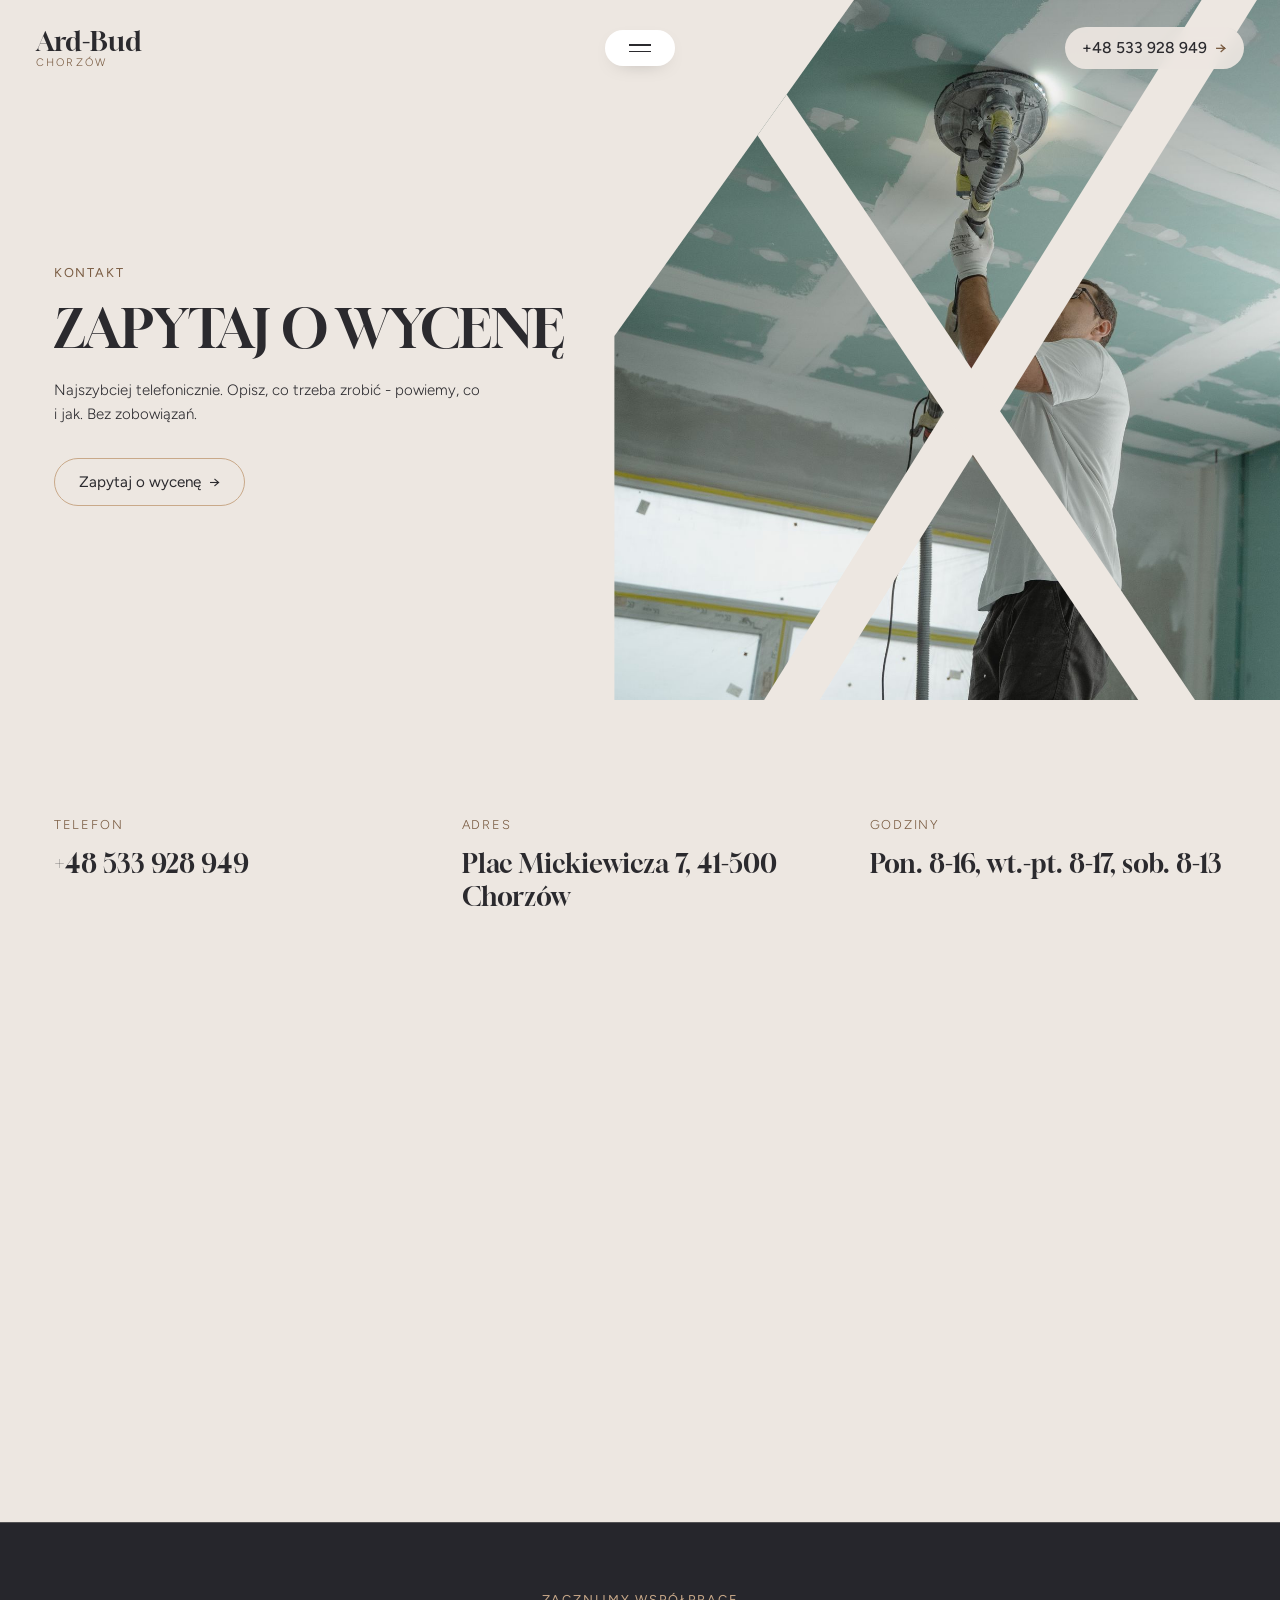
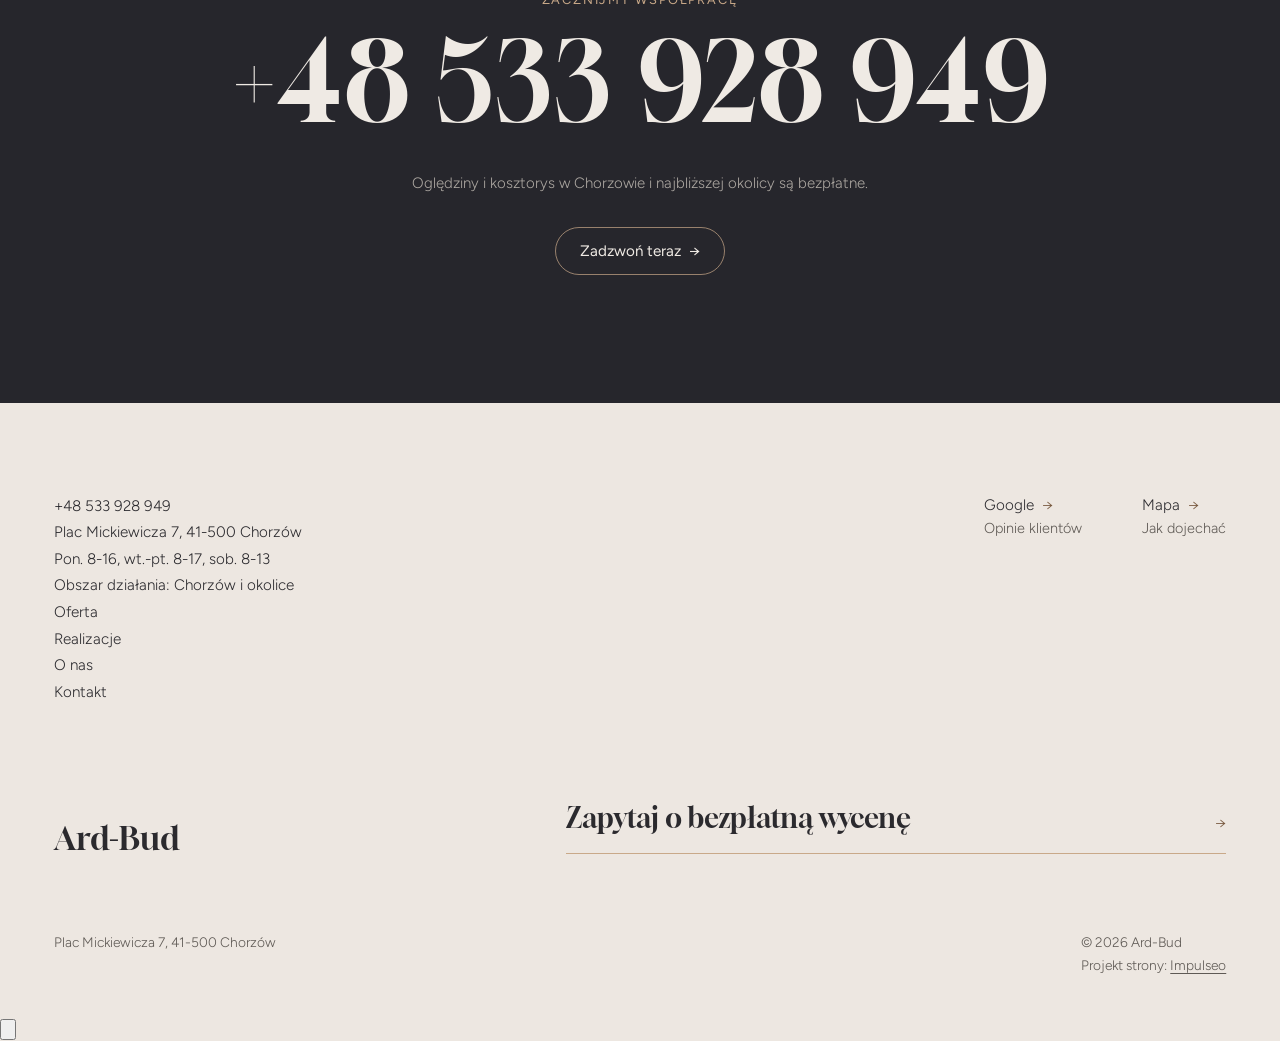
==== commit 87cc6270: "[claude-edit][cmt:7a74a971-52e8-4a2c-965d-e8d9fecbc408] Przebudowa dema na układ wzorowany na klindw" ====
--- a/kontakt.html
+++ b/kontakt.html
@@ -19,94 +19,93 @@
 <meta name="twitter:card" content="summary_large_image">
 <link rel="preconnect" href="https://fonts.googleapis.com">
 <link rel="preconnect" href="https://fonts.gstatic.com" crossorigin>
-<link href="https://fonts.googleapis.com/css2?family=Space+Grotesk:wght@500;600;700&family=DM+Sans:opsz,wght@9..40,400;9..40,500;9..40,600&display=swap" rel="stylesheet">
-<link rel="stylesheet" href="assets/styles.css?v=98230df2">
+<link href="https://fonts.googleapis.com/css2?family=Gloock&family=Figtree:wght@300;400;500;600&display=swap" rel="stylesheet">
+<link rel="stylesheet" href="assets/styles.css?v=20261016">
 </head>
 <body>
 
 <header class="nav">
-  <div class="wrap nav-inner">
+  <div class="nav-inner">
     <a class="brand" href="index.html"><span class="name">Ard-Bud</span><span class="sub">Chorzów</span></a>
-    <nav class="nav-links">
+    <button class="nav-toggle" aria-label="Menu"><span></span><span></span><span></span></button>
+    <a class="nav-tel" href="tel:+48533928949"><span class="tel-txt">+48 533 928 949</span> <span class="arr">→</span></a>
+    <nav class="nav-links" aria-label="Menu główne">
+      <a href="index.html">Start</a>
       <a href="oferta.html">Oferta</a>
       <a href="realizacje.html">Realizacje</a>
-      <a href="o-nas.html">O nas</a>
-      <a href="kontakt.html" class="active" aria-current="page">Kontakt</a>
-      <a href="tel:+48533928949" class="btn btn-accent">Zadzwoń +48 533 928 949</a>
+      <a href="o-nas.html">O nas</a>
+      <a href="kontakt.html">Kontakt</a>
+      <a class="kw-menu-tel" href="tel:+48533928949">+48 533 928 949</a>
     </nav>
-    <button class="nav-toggle" aria-label="Menu"><span></span><span></span><span></span></button>
   </div>
 </header>
 
 <main>
-<section class="pagehead">
-  <img src="img/g13.jpg" alt="Ard-Bud - Zapytaj o wycenę" width="1800" height="1350" decoding="async">
+<section class="pagehead kw-hero">
+  <div class="kw-hero-art"><img src="img/g13.jpg" alt="Prace wykończeniowe w mieszkaniu" width="1800" height="1350" fetchpriority="high" decoding="async"></div>
   <div class="wrap">
-    <span class="eyebrow">Kontakt</span>
-    <h1>Zapytaj o wycenę</h1>
-    <p>Odpowiemy na pytania i przygotujemy wycenę.</p>
-  </div>
-</section>
-<section>
-  <div class="wrap contact-grid">
-    <div class="reveal">
-      <span class="eyebrow">Dane kontaktowe</span>
-      <h2 style="margin:var(--space-4) 0 var(--space-6)">Ard-Bud</h2>
-      <div class="info-list">
-        <div class="info-row"><div class="ic"><svg class="ico-tel" width="16" height="16" viewBox="0 0 24 24" fill="none" aria-hidden="true"><path d="M6.6 10.8a15.5 15.5 0 0 0 6.6 6.6l2.2-2.2a1 1 0 0 1 1-.24 11.4 11.4 0 0 0 3.6.58 1 1 0 0 1 1 1V20a1 1 0 0 1-1 1A17 17 0 0 1 3 4a1 1 0 0 1 1-1h3.5a1 1 0 0 1 1 1c0 1.25.2 2.46.58 3.6a1 1 0 0 1-.25 1l-2.23 2.2Z" fill="currentColor"/></svg></div><div><div class="lbl">Telefon</div><a class="val" href="tel:+48533928949">+48 533 928 949</a></div></div>
-        <div class="info-row"><div class="ic"><svg class="ico-pin" width="16" height="16" viewBox="0 0 24 24" fill="none" aria-hidden="true"><path d="M12 21s7-6.1 7-11.5A7 7 0 0 0 5 9.5C5 14.9 12 21 12 21Z" stroke="currentColor" stroke-width="1.6" fill="none"/><circle cx="12" cy="9.5" r="2.4" fill="currentColor"/></svg></div><div><div class="lbl">Adres</div><div class="val">Plac Mickiewicza 7, 41-500 Chorzów</div></div></div>
-        <div class="info-row"><div class="ic"><svg class="ico-clock" width="16" height="16" viewBox="0 0 24 24" fill="none" aria-hidden="true"><circle cx="12" cy="12" r="8.2" stroke="currentColor" stroke-width="1.6"/><path d="M12 7.5V12l3.2 1.9" stroke="currentColor" stroke-width="1.6" stroke-linecap="round"/></svg></div><div><div class="lbl">Godziny</div><div class="val" style="font-weight:500">Pon. 8-16, wt.-pt. 8-17, sob. 8-13</div></div></div>
-      </div>
-    </div>
-    <div class="reveal">
-      <div class="form">
-        <h3 style="margin-bottom:var(--space-4)">Najszybciej telefonicznie</h3>
-        <p class="muted" style="margin-bottom:var(--space-5)">Zadzwoń, opisz pomysł, a my powiemy, co i jak. Bez zobowiązań.</p>
-        <a href="tel:+48533928949" class="btn btn-accent" style="justify-content:center">Zadzwoń: +48 533 928 949 <span class="arr">→</span></a>
-      </div>
+    <div class="kw-hero-copy">
+      <span class="eyebrow">Kontakt</span>
+      <h1>Zapytaj o wycenę</h1>
+      <p>Najszybciej telefonicznie. Opisz, co trzeba zrobić - powiemy, co i jak. Bez zobowiązań.</p>
+      <a class="btn" href="kontakt.html">Zapytaj o wycenę <span class="arr">→</span></a>
     </div>
   </div>
 </section>
-<section style="padding-top:0">
+
+<section class="kw-contact">
+  <div class="wrap kw-contact-grid">
+    <div class="reveal"><span class="lbl">Telefon</span><a class="val" href="tel:+48533928949">+48 533 928 949</a></div>
+    <div class="reveal"><span class="lbl">Adres</span><span class="val">Plac Mickiewicza 7, 41-500 Chorzów</span></div>
+    <div class="reveal"><span class="lbl">Godziny</span><span class="val">Pon. 8-16, wt.-pt. 8-17, sob. 8-13</span></div>
+  </div>
+</section>
+<div class="kw-map reveal">
+  <iframe title="Ard-Bud - Chorzów" src="https://maps.google.com/maps?q=50.3057481%2C18.9470012&amp;z=15&amp;output=embed" loading="lazy" referrerpolicy="no-referrer-when-downgrade"></iframe>
+</div>
+
+<section class="cta kw-call kw-dark">
   <div class="wrap reveal">
-    <iframe class="map" title="Ard-Bud - Chorzów" src="https://maps.google.com/maps?q=50.3057481%2C18.9470012&z=15&output=embed" loading="lazy" referrerpolicy="no-referrer-when-downgrade"></iframe>
+    <span class="eyebrow">Zacznijmy współpracę</span>
+    <a class="kw-phone" href="tel:+48533928949">+48 533 928 949</a>
+    <p class="lead">Oględziny i kosztorys w Chorzowie i najbliższej okolicy są bezpłatne.</p>
+    <a class="btn" href="tel:+48533928949">Zadzwoń teraz <span class="arr">→</span></a>
   </div>
 </section>
 </main>
 
 <footer>
   <div class="wrap">
-    <div class="foot-grid">
-      <div class="foot-brand">
-        <div class="name">Ard-Bud</div>
-        <p>Nie zbierasz kilku ekip do jednej budowy - całość prowadzimy i za całość odpowiadamy. Wiesz, co i kiedy dzieje się na Twojej budowie.</p>
-      </div>
-      <div class="foot-col">
-        <h4>Nawigacja</h4>
+    <div class="kw-foot-top">
+      <div class="kw-foot-list">
+        <a href="tel:+48533928949">+48 533 928 949</a>
+        <span>Plac Mickiewicza 7, 41-500 Chorzów</span>
+        <span>Pon. 8-16, wt.-pt. 8-17, sob. 8-13</span>
+        <span>Obszar działania: Chorzów i okolice</span>
         <a href="oferta.html">Oferta</a>
         <a href="realizacje.html">Realizacje</a>
-        <a href="o-nas.html">O nas</a>
+        <a href="o-nas.html">O nas</a>
         <a href="kontakt.html">Kontakt</a>
       </div>
-      <div class="foot-col">
-        <h4>Kontakt</h4>
-        <a href="tel:+48533928949">+48 533 928 949</a>
-        <p>Plac Mickiewicza 7, 41-500 Chorzów</p>
-        <a href="https://maps.google.com/?cid=15776349872217320784" target="_blank" rel="noopener">Jak dojechać →</a>
-      <div class="foot-soc">
-        <a class="soc" href="https://maps.google.com/?cid=15776349872217320784" target="_blank" rel="noopener" aria-label="Google - Ard-Bud"><svg viewBox="0 0 24 24" aria-hidden="true" focusable="false"><path d="M12.48 10.92v3.28h7.84c-.24 1.84-.853 3.187-1.787 4.133-1.147 1.147-2.933 2.4-6.053 2.4-4.827 0-8.6-3.893-8.6-8.72s3.773-8.72 8.6-8.72c2.6 0 4.507 1.027 5.907 2.347l2.307-2.307C18.747 1.44 16.133 0 12.48 0 5.867 0 .307 5.387.307 12s5.56 12 12.173 12c3.573 0 6.267-1.173 8.373-3.36 2.16-2.16 2.84-5.213 2.84-7.667 0-.76-.053-1.467-.173-2.053H12.48z" fill="currentColor"/></svg></a>
-      </div>
+      <div class="kw-foot-soc">
+        <a href="https://maps.google.com/?cid=15776349872217320784" target="_blank" rel="noopener">Google <span class="arr">→</span><small>Opinie klientów</small></a>
+        <a href="https://maps.google.com/?cid=15776349872217320784" target="_blank" rel="noopener">Mapa <span class="arr">→</span><small>Jak dojechać</small></a>
       </div>
     </div>
-    <div class="foot-bot">
-      <span>© 2026 Ard-Bud</span>
-      <span>Projekt strony: <a class="foot-credit" href="https://impulseo.pl" target="_blank" rel="noopener">Impulseo</a></span>
+    <div class="kw-foot-mid">
+      <div class="name">Ard-Bud</div>
+      <a class="kw-foot-cta" href="kontakt.html"><span class="big">Zapytaj o bezpłatną wycenę</span><span class="arr">→</span></a>
+    </div>
+    <div class="kw-foot-bot">
+      <span>Plac Mickiewicza 7, 41-500 Chorzów</span>
+      <span>© 2026 Ard-Bud<br>Projekt strony: <a class="foot-credit" href="https://impulseo.pl" target="_blank" rel="noopener">Impulseo</a></span>
     </div>
   </div>
 </footer>
-<div class="sticky-call"><a class="sc-call" href="tel:+48533928949"><svg class="ico-tel" width="16" height="16" viewBox="0 0 24 24" fill="none" aria-hidden="true"><path d="M6.6 10.8a15.5 15.5 0 0 0 6.6 6.6l2.2-2.2a1 1 0 0 1 1-.24 11.4 11.4 0 0 0 3.6.58 1 1 0 0 1 1 1V20a1 1 0 0 1-1 1A17 17 0 0 1 3 4a1 1 0 0 1 1-1h3.5a1 1 0 0 1 1 1c0 1.25.2 2.46.58 3.6a1 1 0 0 1-.25 1l-2.23 2.2Z" fill="currentColor"/></svg> Zadzwoń</a><a class="sc-quote" href="kontakt.html">Zadzwoń: +48 533 928 949</a></div>
+<div class="sticky-call"><a class="sc-call" href="tel:+48533928949"><svg class="ico-tel" width="16" height="16" viewBox="0 0 24 24" fill="none" aria-hidden="true"><path d="M6.6 10.8a15.5 15.5 0 0 0 6.6 6.6l2.2-2.2a1 1 0 0 1 1-.24 11.4 11.4 0 0 0 3.6.58 1 1 0 0 1 1 1V20a1 1 0 0 1-1 1A17 17 0 0 1 3 4a1 1 0 0 1 1-1h3.5a1 1 0 0 1 1 1c0 1.25.2 2.46.58 3.6a1 1 0 0 1-.25 1l-2.23 2.2Z" fill="currentColor"/></svg> Zadzwoń</a><a class="sc-quote" href="kontakt.html">Zapytaj o wycenę</a></div>
 <div class="demo-wazne" data-do="2026-10-22" data-cykl="3" hidden><svg class="dw-ico" width="13" height="13" viewBox="0 0 24 24" fill="none" aria-hidden="true"><circle cx="12" cy="12" r="8.6" stroke="currentColor" stroke-width="1.8"/><path d="M12 7.2V12l3.3 2" stroke="currentColor" stroke-width="1.8" stroke-linecap="round"/></svg><span class="dw-txt"></span></div>
 
-<script src="assets/main.js"></script>
+<script src="assets/main.js?v=20261016"></script>
+<script src="assets/kw.js?v=20261016"></script>
 </body>
 </html>
--- a/assets/styles.css
+++ b/assets/styles.css
@@ -1,1858 +1,308 @@
-/* ============================================================
-   STOLBASZ — premium, architektoniczny B2B fit-out
-   Jasna paleta, zero brązu. System wg premium-web-craft.
-   Projekt strony: Impulseo (impulseo.pl)
-   ============================================================ */
-
+/* Ard-Bud - układ wzorowany na klindworthroofing.com (zlecenie Szymona 16.10.2026)
+   beżowy papier + grafit, duże szeryfowe nagłówki, zdjęcie w ukośnej masce, pigułki-przyciski */
 :root{
-  /* PALETA — jasna, architektoniczna, chłodna */
-  --paper:#F4F6F8;          /* główne tło */
-  --paper-2:#E7EBEF;        /* sekcje alternatywne (chłodny jasny szary) */
-  --paper-3:#E7EBEF;        /* delikatne wypełnienia */
-  --ink:#15212E;            /* tekst główny — chłodny grafit */
-  --ink-soft:#243443;       /* nagłówki drugorzędne */
-  --muted:#6B7785;          /* tekst poboczny */
-  --line:rgba(21,33,46,.12);/* hairline */
-  --accent:#E8A317;         /* stonowany petrol-slate — jedyny akcent */
-  --accent-d:#C9870C;
-  --accent-soft:rgba(232,163,23,.10);
-  --dark:#15212E;           /* sekcje ciemne (stopka/CTA) */
-
-  /* HOVER ZDJĘĆ — JEDEN standard dla całego silnika (decyzja K. 04.08.2026, artefakt z wariantami).
-     AKTUALNE (K.+Szymon 09.08.2026, wybór z artefaktu 6 wariantów): zoom 1.05 przy 1.4s -
-     przy tak długim czasie mocniejszy kadr NIE skacze, tylko „oddycha". Poprzedni standard
-     (1.02 / .55s z 04.08) odbierany jako dynamiczny i szybki.
-     Spoczynek lekko przygaszony, ale TYLKO tam, gdzie jest mysz (@media hover:hover) —
-     na telefonie zdjęcia zostają w pełnej jasności. */
-  --img-zoom:1.05;                   /* K.+Szymon 09.08: wariant F z artefaktu porównawczego */
-  --img-rest:brightness(.95) saturate(.99);
-  --img-hot:brightness(1.06) saturate(1.05);
-  --img-dur:1.4s;                    /* K.+Szymon 09.08 (wariant F): powoli = elegancko */
-  --img-ease:cubic-bezier(.16,.84,.44,1);  /* miękki ogon, efekt „oddychania" */
-
-  /* ODSTĘPY — skala 4/8 */
-  --space-1:4px; --space-2:8px; --space-3:12px; --space-4:16px; --space-5:24px;
-  --space-6:32px; --space-7:48px; --space-8:64px; --space-9:96px; --space-10:128px;
-
-  /* TYPOGRAFIA — fluid clamp() (skala podbita 16.07.2026: większe, czytelniejsze litery — uwaga Adama) */
-  --text-sm:clamp(.9rem,.87rem + .12vw,1rem);
-  --text-base:clamp(1.08rem,1.04rem + .18vw,1.2rem);
-  --text-lg:clamp(1.24rem,1.15rem + .34vw,1.44rem);
-  --text-h3:clamp(1.34rem,1.22rem + .55vw,1.66rem);
-  --text-h2:clamp(2.1rem,1.66rem + 2.1vw,3.1rem);
-  --text-h1:clamp(2.9rem,2.1rem + 4vw,5.1rem);
-
-  /* PROMIENIE — architektoniczne, raczej ostre */
-  --r-sm:3px; --r-md:6px; --r-lg:10px;
-
-  /* RUCH */
-  --ease:cubic-bezier(.25,.46,.45,.94); --dur:.24s;
-
-  /* CIENIE — miękkie, warstwowe */
-  --sh-sm:0 1px 2px rgba(16,24,32,.04), 0 2px 8px rgba(16,24,32,.05);
-  --sh-md:0 2px 6px rgba(16,24,32,.05), 0 12px 28px -8px rgba(16,24,32,.12);
-  --sh-lg:0 6px 14px rgba(16,24,32,.07), 0 26px 56px -18px rgba(16,24,32,.22);
-
-  --hairline:1px solid var(--line);
-
-  --font-display:'Space Grotesk','Inter',sans-serif;
-  --font-body:'DM Sans','Inter',sans-serif;
+  --paper:#EDE7E1; --paper-2:#E4DCD3; --ink:#26262C; --ink-2:#1F1F24;
+  --text:#2B2A2E; --muted:#5F5A55; --on-dark:#EFEAE4; --on-dark-mute:#ADA8A2;
+  --accent:#7A5C42; --accent-d:#5E452F; --accent-soft:#C9A989; --accent-on-dark:#C9A989;
+  --line:rgba(43,42,46,.18); --line-dark:rgba(239,234,228,.22);
+  --serif:'Gloock',Georgia,'Times New Roman',serif;
+  --sans:'Figtree',system-ui,-apple-system,'Segoe UI',sans-serif;
+  --ease:cubic-bezier(.22,.61,.36,1);
+  --wrap:1200px; --gut:clamp(20px,4.2vw,60px);
+  --nav-h:96px;
 }
-
-*{box-sizing:border-box;margin:0;padding:0}
-html{scroll-behavior:smooth}
-body{
-  font-family:var(--font-body);
-  font-size:var(--text-base);
-  line-height:1.65;
-  color:var(--ink);
-  background:var(--paper);
-  -webkit-font-smoothing:antialiased;
-  text-rendering:optimizeLegibility;
-}
-img{max-width:100%;height:auto;display:block}  /* height:auto = width/height z atrybutów trzyma proporcje (TOP#12) */
+*,*::before,*::after{box-sizing:border-box}
+html{scroll-padding-top:90px;-webkit-text-size-adjust:100%}
+body{margin:0;background:var(--paper);color:var(--text);font-family:var(--sans);font-weight:300;
+  font-size:clamp(15px,1.05vw,17px);line-height:1.6;-webkit-font-smoothing:antialiased}
+img{max-width:100%;display:block}
 a{color:inherit;text-decoration:none}
-
-.wrap{width:min(92%,1180px);margin-inline:auto}
-section{padding-block:clamp(52px,6.5vw,96px)}
-
-h1,h2,h3{font-family:var(--font-display);font-weight:700;line-height:1.08;letter-spacing:-.02em;color:var(--ink)}
-h1{font-size:var(--text-h1);letter-spacing:-.035em}
-h2{font-size:var(--text-h2);letter-spacing:-.025em}
-h3{font-size:var(--text-h3)}
-/* MIARA — długość wiersza. WCAG 2.2 SC 1.4.8: max 80 znaków; Butterick: 45–90.
-   68ch daje realnie 72–78 znaków polskiego tekstu, czyli z zapasem pod granicą.
-   Wcześniej limit miał TYLKO <p> — <li>, <blockquote> i <dd> nie miały żadnego,
-   i to jedyny powód, dla którego 23 bloki na dwóch oddanych stronach jadą po
-   83–106 znaków w wierszu (pomiar 07.08.2026, bramka `miara`).
-   ⚠️ Listy i definicje ograniczamy TYLKO bez klasy: `ul`/`ol` z klasą to u nas
-   układ (siatki kafli, menu), a nie tekst ciągły — tam miarę wyznacza układ. */
-/* 60ch, nie 68ch (K. 10.08): po zmianie fontów na węższe kroje (DM Sans i spółka)
-   w 68ch mieściło się ~90 znaków - bramka pikselowa słusznie zgłaszała przekroczenie
-   granicy 80. Pomiar na żywej przeglądarce: 60ch = 90 znaków, 53ch = ~78 znaków, czyli normę WCAG 1.4.8. */
-:root{ --miara:53ch }
-p{max-width:min(100%,var(--miara))}
-blockquote,
-ul:not([class])>li, ol:not([class])>li,
-dl:not([class])>dd{max-width:min(100%,var(--miara))}
-
-/* ⚠️ Świadomie BEZ wyjątku `.tile p,.card p,.svc p{max-width:none}`, choć nasuwa się sam:
-   te akapity BYŁY już ograniczone (stare `p{max-width:65ch}`), więc „wyjątek" nie odblokowałby
-   niczego nowego — tylko ROZLUŹNIŁ stan sprzed zmiany na wszystkich demach naraz.
-   `figcaption` żadna z reguł wyżej nie dotyczy, więc też nie potrzebuje zwolnienia. */
-
-/* ŁAMANIE. `balance` wyrównuje długości wierszy w nagłówku, `pretty` pilnuje ostatniego
-   wiersza akapitu, żeby nie został w nim jeden wyraz. Obsługiwane od Chrome 117 /
-   Safari 17.5; starsze przeglądarki po prostu ignorują tę własność.
-   `text-wrap:pretty` nie występowało dotąd ANI RAZ w silniku ani w repo klientów. */
-h1,h2,h3,.lead,.lede{text-wrap:balance}
-p,li,blockquote,dd{text-wrap:pretty}
-
-.eyebrow{
-  font-family:var(--font-body);
-  font-size:var(--text-sm);
-  font-weight:600;
-  letter-spacing:.18em;
-  text-transform:uppercase;
-  color:var(--accent);
-  display:inline-flex;align-items:center;gap:var(--space-3);
-}
-/* flex:none + margin-top = kreska trzyma się PIERWSZEJ linii. Wcześniej align-items:center
-   centrowało ją względem całego bloku i przy zawinięciu (długi kicker typu
-   „…WNĘTRZ · LESZNO · OD 2019") druga linia lądowała z brzydkim wcięciem. */
-.eyebrow{align-items:flex-start}
-.eyebrow>*,.eyebrow{text-wrap:balance}   /* dlugi kicker lamal sie na sierote typu samo „2019" w drugiej linii */
-.eyebrow::before{content:"";width:28px;height:1px;background:var(--accent);display:inline-block;flex:none;margin-top:.62em}
-
-.muted{color:var(--muted)}
-.lead{font-size:var(--text-lg);line-height:1.55;color:var(--ink-soft);max-width:50ch}
-
-/* ---------- BUTTONS ---------- */
-.btn{
-  display:inline-flex;align-items:center;gap:var(--space-2);
-  font-weight:600;font-size:var(--text-sm);letter-spacing:.02em;
-  padding:var(--space-4) var(--space-6);
-  border-radius:var(--r-sm);
-  transition:transform var(--dur) var(--ease),box-shadow var(--dur) var(--ease),background var(--dur) var(--ease);
-  cursor:pointer;border:1px solid transparent;
-}
-.btn-accent{background:var(--accent);color:#fff;box-shadow:var(--sh-sm)}
-.btn-accent:hover{background:var(--accent-d);transform:translateY(-2px);box-shadow:var(--sh-md)}
-.btn-accent:active{transform:translateY(0);box-shadow:var(--sh-sm)}
-.btn-ghost{background:transparent;color:var(--ink);border-color:var(--line)}
-.btn-ghost:hover{border-color:var(--accent);color:var(--accent);transform:translateY(-2px)}
-.btn-light{background:#fff;color:var(--ink);box-shadow:var(--sh-sm)}
-.btn-light:hover{transform:translateY(-2px);box-shadow:var(--sh-md)}
-.btn .arr{transition:transform var(--dur) var(--ease)}
+h1,h2,h3{font-family:var(--serif);font-weight:400;margin:0;line-height:1.08;letter-spacing:-.005em}
+p{margin:0}
+.wrap{max-width:calc(var(--wrap) + 2*var(--gut));margin:0 auto;padding:0 var(--gut)}
+.eyebrow{display:inline-block;font-size:.8rem;letter-spacing:.14em;text-transform:uppercase;color:var(--accent);font-weight:400}
+.dark .eyebrow,.kw-dark .eyebrow{color:var(--accent-on-dark)}
+.arr{display:inline-block;transition:transform .5s var(--ease)}
+
+/* przyciski - pigułka z obrysem jak we wzorze */
+.btn{display:inline-flex;align-items:center;justify-content:center;gap:.5em;min-height:46px;padding:.7em 1.6em;
+  border:1px solid var(--accent-soft);border-radius:999px;font-family:var(--sans);font-size:.95rem;font-weight:400;
+  color:var(--text);background:transparent;transition:background .5s var(--ease),color .5s var(--ease),border-color .5s var(--ease)}
+.btn:hover,.btn:focus-visible{background:var(--accent-d);border-color:var(--accent-d);color:#fff}
 .btn:hover .arr{transform:translateX(4px)}
-
-/* ---------- NAV ---------- */
-.nav{
-  position:sticky;top:0;z-index:50;
-  background:color-mix(in srgb,var(--paper) 88%,transparent);
-  backdrop-filter:saturate(140%) blur(10px);
-  border-bottom:var(--hairline);
-}
-.nav-inner{display:flex;align-items:center;justify-content:space-between;gap:var(--space-5);height:72px}
-/* ANTY-NACHODZENIE (K. 05.08.2026): długa nazwa firmy + przycisk z pełnym numerem nie mieściły się w pasku
-   i flex ściskał linki PONIŻEJ ich treści - "Kontakt" wchodził na ramkę "Zadzwoń +48 ...". Teraz ustępuje
-   nazwa marki (skrót wielokropkiem), a menu i przycisk nigdy się nie kurczą ani nie zachodzą na siebie. */
-.brand{display:flex;flex-direction:column;line-height:1;min-width:0;flex:0 1 auto}
-.brand .name{font-family:var(--font-display);font-weight:800;font-size:1.35rem;letter-spacing:.04em;white-space:nowrap;overflow:hidden;text-overflow:ellipsis}
-.brand .sub{font-size:.62rem;letter-spacing:.34em;text-transform:uppercase;color:var(--muted);margin-top:5px;white-space:nowrap;overflow:hidden;text-overflow:ellipsis}
-.nav-links{display:flex;align-items:center;gap:var(--space-6);flex:0 0 auto}
-.nav-links a{font-size:var(--text-sm);font-weight:500;color:var(--ink-soft);position:relative;padding-block:4px;white-space:nowrap;transition:color var(--dur) var(--ease)}
-.nav-links a::after{content:"";position:absolute;left:0;bottom:0;width:0;height:1.5px;background:var(--accent);transition:width var(--dur) var(--ease)}
-.nav-links a:hover,.nav-links a.active{color:var(--ink)}
-.nav-links a:hover::after,.nav-links a.active::after{width:100%}
-.nav-links .btn{padding:var(--space-2) var(--space-5)}
-/* przyciski w nav: właściwy kolor (przebij .nav-links a) + bez podkreślenia */
-.nav-links a.btn-accent{color:#fff}
-.nav-links a.btn-ghost,.nav-links a.btn-light{color:var(--ink)}
-/* CTA w pasku: NIE podkreślenie spod linków menu, ale ten sam przelatujący błysk,
-   co na wszystkich innych przyciskach (zgłoszenie K. 13.08.2026 - „na hero jest efekt
-   światła przechodzącego przez przycisk, na navbarze go nie ma, a mają być identyczne").
-   Reguła `.nav-links a::after` jest silniejsza od `.btn::after`, więc trzeba jej
-   geometrię wyzerować i wpisać połysk z nazwy - samo `display:none` gasiło efekt. */
-.nav-links a.btn::after{
-  display:block;content:"";position:absolute;inset:0;z-index:-1;pointer-events:none;
-  width:auto;height:auto;border-radius:inherit;   /* kasuje geometrię podkreślenia (width:0;height:1.5px) */
-  background:linear-gradient(100deg,transparent 32%,rgba(255,255,255,.20) 50%,transparent 68%);
-  translate:-120% 0}
-@media (prefers-reduced-motion:no-preference){
-  .nav-links a.btn:hover::after{translate:120% 0;transition:translate .75s var(--mt-ease,cubic-bezier(.16,.84,.44,1))}
-}
-.nav-toggle{display:none;background:none;border:none;cursor:pointer;flex-direction:column;gap:5px;padding:8px}
-.nav-toggle span{width:24px;height:2px;background:var(--ink);transition:var(--dur)}
-/* Ciasny zakres MIĘDZY menu mobilnym a pełnym pulpitem: zbijamy odstępy i nazwę marki,
-   żeby wszystko zmieściło się naturalnie, zanim w ogóle dojdzie do skracania wielokropkiem. */
-@media(max-width:1280px) and (min-width:921px){
-  .nav-links{gap:var(--space-4)}
-  .nav-links .btn{padding:var(--space-2) var(--space-4)}
-  .brand .name{font-size:1.15rem}
-}
-
-/* ---------- HERO (split) ---------- */
-.hero{position:relative;overflow:hidden;border-bottom:var(--hairline)}
-.hero-grid{display:grid;grid-template-columns:1.05fr .95fr;gap:clamp(24px,4vw,60px);align-items:center;
-  padding-block:clamp(36px,4.5vw,64px)}
-.hero-copy .eyebrow{margin-bottom:var(--space-5)}
-.hero-copy h1{margin-bottom:var(--space-5)}
-.hero-copy .lead{margin-bottom:var(--space-7)}
-.hero-actions{display:flex;flex-wrap:wrap;gap:var(--space-4)}
-.hero-art{position:relative;aspect-ratio:4/3;border-radius:var(--r-lg);overflow:hidden;box-shadow:var(--sh-lg)}
-.hero-art img{width:100%;height:100%;object-fit:cover}
-.hero-art::after{content:"";position:absolute;inset:0;background:linear-gradient(180deg,transparent 55%,rgba(18,24,28,.28))}
-.hero-badge{position:absolute;left:var(--space-5);bottom:var(--space-5);z-index:2;
-  background:rgba(252,252,251,.94);backdrop-filter:blur(4px);
-  border-radius:var(--r-md);padding:var(--space-4) var(--space-5);box-shadow:var(--sh-md);max-width:78%}
-.hero-badge strong{display:block;font-family:var(--font-display);font-size:1rem;letter-spacing:-.01em}
-.hero-badge span{font-size:var(--text-sm);color:var(--muted)}
-
-/* ---------- HERO duży / kinowy (strona główna) ---------- */
-.hero-cine{position:relative;min-height:clamp(560px,82vh,840px);min-height:clamp(560px,82svh,840px);display:flex;align-items:center;overflow:hidden;border-bottom:var(--hairline)}
-.hero-cine>img{position:absolute;inset:0;width:100%;height:100%;object-fit:cover;z-index:0}
-.hero-cine::after{content:"";position:absolute;inset:0;z-index:1;
-  background:linear-gradient(95deg,rgba(13,18,23,.86) 0%,rgba(13,18,23,.64) 32%,rgba(13,18,23,.24) 62%,rgba(13,18,23,.04) 100%)}
-.hero-cine .wrap{position:relative;z-index:2;padding-block:var(--space-8)}
-.hero-cine .hero-copy{max-width:660px}
-.hero-cine .eyebrow{color:#fff;margin-bottom:var(--space-5)}
-.hero-cine .eyebrow::before{background:#fff}
-.hero-cine h1{color:#fff;margin-bottom:var(--space-5);font-size:clamp(2.9rem,2rem + 4.4vw,5.2rem);text-wrap:balance}
-.hero-cine .lead{color:rgba(255,255,255,.92);max-width:48ch;margin-bottom:var(--space-7)}
-.hero-cine .hero-actions{display:flex;flex-wrap:wrap;gap:var(--space-4)}
-/* NISKIE OKNO (laptop z dokiem i paskami przeglądarki ma ~700-780 px wysokości widoku):
-   H1 do 5.2rem + długi lead nie mieściły się i przyciski wypadały POD krawędź ekranu -
-   klient widział stronę bez ani jednego CTA. Skalujemy w dół, zamiast przycinać treść. */
-@media(min-width:821px) and (max-height:820px){
-  .hero-cine{min-height:clamp(520px,94svh,780px)}
-  .hero-cine .wrap{padding-block:var(--space-6)}
-  .hero-cine h1{font-size:clamp(2.2rem,1.5rem + 2.6vw,3.6rem);margin-bottom:var(--space-4)}
-  .hero-cine .eyebrow{margin-bottom:var(--space-4)}
-  .hero-cine .lead{margin-bottom:var(--space-5);max-width:44ch}
-}
-@media(max-width:680px){
-  .hero-cine{min-height:clamp(520px,76vh,640px);min-height:clamp(520px,76svh,640px);align-items:flex-end}
-  .hero-cine::after{background:linear-gradient(0deg,rgba(13,18,23,.9) 6%,rgba(13,18,23,.45) 55%,rgba(13,18,23,.25) 100%)}
-  .hero-cine .wrap{padding-bottom:var(--space-9)}
-  /* TELEFON (~90% oglądających): lead potrafił zająć 8 linii i zepchnąć CTA poza pierwszy ekran.
-     Zwężamy interlinię i skalę - treści nie ucinamy, bo to ona sprzedaje. */
-  .hero-cine .lead{font-size:.98rem;line-height:1.5;margin-bottom:var(--space-5)}
-  .hero-cine .eyebrow{font-size:.72rem;letter-spacing:.13em;margin-bottom:var(--space-4)}
-  .hero-cine .eyebrow::before{width:20px}
-  .hero-cine h1{margin-bottom:var(--space-4)}
-}
-
-/* full-bleed hero variant (podstrony) */
-.pagehead{position:relative;min-height:46vh;min-height:46svh;display:flex;align-items:flex-end;overflow:hidden;border-bottom:var(--hairline)}
-.pagehead img{position:absolute;inset:0;width:100%;height:100%;object-fit:cover}
-/* 10.08.2026 (decyzja K.): mocniejsze przyciemnienie + cień pod tekstem. Bramka mierzyła na
-   nagłówkach podstron 3,38-3,43:1 przy wymaganych 4,5 — jasne zdjęcie (hala, śnieg, niebo)
-   podchodziło pod biały tekst. Zdjęcia klientów są różne, więc kontrast musi dawać WARSTWA,
-   a nie szczęśliwy dobór kadru. */
-.pagehead::after{content:"";position:absolute;inset:0;background:linear-gradient(180deg,rgba(18,24,28,.40),rgba(18,24,28,.76))}
-.pagehead .wrap{position:relative;z-index:2;padding-block:var(--space-9);color:#fff}
-.pagehead h1{color:#fff;max-width:18ch;text-shadow:0 2px 16px rgba(0,0,0,.55)}
-.pagehead .eyebrow{color:#fff}
-.pagehead .eyebrow::before{background:#fff}
-.pagehead p{color:rgba(255,255,255,.92);margin-top:var(--space-4);max-width:54ch;text-shadow:0 1px 12px rgba(0,0,0,.5)}
-
-/* ---------- STRIP (pasek skrótów / liczby) ---------- */
-.strip{background:var(--dark);color:#fff}
-/* PASEK HASEŁ — standard 04.08.2026 (decyzja K.): 5 haseł w JEDNYM rzędzie, tekst WYŚRODKOWANY,
-   węższe marginesy boczne niż reszta strony (pasek ma iść szerzej), równe wysokości kolumn. */
-.strip .wrap{width:min(96%,1440px);display:grid;grid-template-columns:repeat(5,1fr);
-  gap:var(--space-5);padding-block:var(--space-7);align-items:stretch}
-.strip .item .k{font-family:var(--font-display);font-size:clamp(1.05rem,.82rem + .85vw,1.55rem);
-  font-weight:800;letter-spacing:-.02em;color:#fff;line-height:1.18;text-wrap:balance}
-.strip .item .v{font-size:var(--text-sm);color:rgba(255,255,255,.66);margin-top:var(--space-2);line-height:1.4}
-.strip .item{border-left:2px solid var(--accent);padding-inline:var(--space-4);
-  text-align:center;display:flex;flex-direction:column;justify-content:center}
-/* liczba kolumn = liczba haseł, żeby ostatnie nie zostawało samo w drugim rzędzie.
-   Klasę n-N nadaje multipage.py; domyślnie (bez klasy) pasek jest 5-kolumnowy. */
-.strip.n-2 .wrap{grid-template-columns:repeat(2,1fr)}
-.strip.n-3 .wrap{grid-template-columns:repeat(3,1fr)}
-.strip.n-4 .wrap{grid-template-columns:repeat(4,1fr);gap:var(--space-6)}
-.strip.n-4 .item .k{font-size:clamp(1.3rem,1rem + 1.1vw,2rem)}
-.strip.n-6 .wrap{grid-template-columns:repeat(6,1fr);gap:var(--space-4)}
-.strip.n-6 .item .k{font-size:clamp(.98rem,.8rem + .7vw,1.35rem)}
-/* równe łamanie: zamiast "długa linia + jedno słowo" obie linie zbliżonej długości */
-.strip .item .k{text-wrap:balance}
-
-/* ---------- SECTION HEAD ---------- */
-.head{max-width:48rem;margin-bottom:var(--space-8)}
-.head.center{margin-inline:auto;text-align:center}
-.head .eyebrow{margin-bottom:var(--space-4)}
-.head h2{margin-bottom:var(--space-4)}
-.head p{color:var(--muted);font-size:var(--text-lg);line-height:1.55}
-.head.center p{margin-inline:auto}
-
-/* ---------- INTRO SPLIT ---------- */
-.split{display:grid;grid-template-columns:.92fr 1.08fr;gap:clamp(28px,5vw,80px);align-items:center}
-.split.rev{grid-template-columns:1.08fr .92fr}
-.split.rev .split-art{order:-1}
-.split-art{position:relative;aspect-ratio:5/4;border-radius:var(--r-lg);overflow:hidden;box-shadow:var(--sh-lg)}
-.split-art img{width:100%;height:100%;object-fit:cover}
-.split-copy h2{margin-bottom:var(--space-5)}
-.split-copy p+p{margin-top:var(--space-4)}
-.split-copy .btn{margin-top:var(--space-6)}
-
-/* ---------- SERVICES (zakres) ---------- */
-.svc-grid{display:grid;grid-template-columns:repeat(auto-fit,minmax(280px,1fr));gap:var(--space-5)}
-.svc{background:#fff;border:var(--hairline);border-radius:var(--r-md);padding:var(--space-7) var(--space-6);
-  transition:transform var(--dur) var(--ease),box-shadow var(--dur) var(--ease),border-color var(--dur) var(--ease);
-  position:relative;overflow:hidden}
-.svc::before{content:"";position:absolute;left:0;top:0;width:3px;height:0;background:var(--accent);transition:height var(--dur) var(--ease)}
-.svc:hover{transform:translateY(-4px);box-shadow:var(--sh-md);border-color:transparent}
-.svc:hover::before{height:100%}
-.svc .ic{font-family:var(--font-display);font-size:.8rem;font-weight:700;letter-spacing:.12em;color:var(--accent);margin-bottom:var(--space-4)}
-.svc h3{margin-bottom:var(--space-3);font-size:1.22rem}
-.svc p{color:var(--muted);font-size:var(--text-base);line-height:1.6}
-
-/* big detailed service rows */
-.svc-row{display:grid;grid-template-columns:.8fr 1.2fr;gap:clamp(20px,4vw,60px);align-items:center;padding-block:var(--space-8)}
-.svc-row+.svc-row{border-top:var(--hairline)}
-.svc-row.rev{grid-template-columns:1.2fr .8fr}
-/* Naprzemienny układ wierszy oferty: co drugi wiersz ma zdjęcie po PRAWEJ.
-   Było `order:-1` — martwy kod, bo zdjęcie i tak jest pierwszym dzieckiem w HTML,
-   więc wszystkie wiersze wyglądały identycznie (zdjęcie zawsze z lewej), a `rev`
-   zmieniało tylko szerokość kolumn. Znalezione 29.07.2026 przy różnicowaniu kierunków
-   animacji (pomiar pozycji: art.mid 390/502 przy row.mid 756 — zawsze lewa strona). */
-.svc-row.rev .svc-row-art{order:2}
-.svc-row-art{aspect-ratio:4/3;border-radius:var(--r-md);overflow:hidden;box-shadow:var(--sh-md)}
-.svc-row-art img{width:100%;height:100%;object-fit:cover}
-.svc-row h3{font-size:1.5rem;margin-bottom:var(--space-4)}
-.svc-row .num{font-family:var(--font-display);font-size:.85rem;font-weight:700;letter-spacing:.14em;color:var(--accent);display:block;margin-bottom:var(--space-3)}
-.svc-row ul{list-style:none;margin-top:var(--space-4);display:flex;flex-direction:column;gap:var(--space-2)}
-.svc-row li{position:relative;padding-left:var(--space-5);color:var(--muted);font-size:var(--text-base)}
-.svc-row li::before{content:"";position:absolute;left:0;top:.62em;width:8px;height:1px;background:var(--accent)}
-
-/* ---------- GALLERY (realizacje) ---------- */
-.gallery{display:grid;grid-template-columns:repeat(12,1fr);gap:var(--space-4);grid-auto-rows:200px}
-/* GALERIA MASONRY — pionowe zdjęcia (portrety beauty/wellness) bez przycinania: kolumny, height auto */
-.gallery-masonry{column-count:3;column-gap:var(--space-4)}
-@media(max-width:900px){.gallery-masonry{column-count:2}}
-@media(max-width:560px){.gallery-masonry{column-count:1}}
-.gallery-masonry .m-tile{break-inside:avoid;margin:0 0 var(--space-4);padding:0;position:relative;overflow:hidden;border-radius:var(--r-md);border:1px solid var(--line)}
-.gallery-masonry .m-tile img{width:100%;height:auto;display:block}
-.gallery-masonry .m-tile .cap{position:absolute;left:0;right:0;bottom:0;padding:var(--space-4);color:#fff;background:linear-gradient(0deg,rgba(0,0,0,.55),transparent);font-size:var(--text-sm)}
-.gallery-masonry .m-tile .cap small{display:block;font-weight:400;opacity:.78;letter-spacing:.04em;text-transform:uppercase;font-size:.66rem;margin-top:3px}
-.tile{position:relative;overflow:hidden;border-radius:var(--r-md);box-shadow:var(--sh-sm);
-  transition:transform var(--dur) var(--ease),box-shadow var(--dur) var(--ease)}
-.tile img{width:100%;height:100%;object-fit:cover;
-  transition:transform var(--img-dur) var(--img-ease),filter var(--img-dur) var(--img-ease)}
-.tile:hover{box-shadow:var(--sh-md)}
-.tile .cap{position:absolute;left:0;right:0;bottom:0;padding:var(--space-5) var(--space-4) var(--space-4);
-  /* mocniejszy spad + cien pod tekstem: na JASNYCH zdjeciach klienta (biale fronty, sciany)
-     slaby gradient dawal kontrast ~1.5:1 zamiast wymaganych 3.6:1 (bramka wygladu, 10.08.2026) */
-  background:linear-gradient(transparent 10%,rgba(18,24,28,.55) 40%,rgba(18,24,28,.88) 68%,rgba(18,24,28,.99));color:#fff;
-  text-shadow:0 1px 2px rgba(0,0,0,.85),0 2px 10px rgba(0,0,0,.55);
-  font-size:var(--text-sm);font-weight:600;letter-spacing:.01em;
-  opacity:0;transform:translateY(8px);transition:var(--dur) var(--ease)}
-.tile:hover .cap{opacity:1;transform:translateY(0)}
-.tile .cap small{display:block;font-weight:400;opacity:.78;letter-spacing:.04em;text-transform:uppercase;font-size:.66rem;margin-top:3px}
-/* bento spans */
-.t-wide{grid-column:span 6}
-.t-tall{grid-column:span 6;grid-row:span 2}
-.t-std{grid-column:span 6}
-.t-third{grid-column:span 4}
-.t-two3{grid-column:span 8}
-
-/* ---------- TRUST / WIARYGODNOŚĆ ---------- */
-.trust{background:var(--paper-2)}
-.trust-grid{display:grid;grid-template-columns:repeat(auto-fit,minmax(240px,1fr));gap:var(--space-5);margin-top:var(--space-7)}
-.trust-card{background:#fff;border-radius:var(--r-md);padding:var(--space-7) var(--space-6);box-shadow:var(--sh-sm);border-top:3px solid var(--accent)}
-.trust-card .big{font-family:var(--font-display);font-size:clamp(1.8rem,1.3rem + 1.6vw,2.6rem);font-weight:800;letter-spacing:-.02em;color:var(--ink);line-height:1}
-.trust-card h3{font-size:1.12rem;margin:var(--space-3) 0 var(--space-2)}
-.trust-card p{color:var(--muted);font-size:var(--text-base);line-height:1.55}
-
-/* ---------- CTA band ---------- */
-.cta{background:var(--dark);color:#fff;position:relative;overflow:hidden}
-/* telefon w CTA: na ciemnym tle biały (domyślnie), rodziny z JASNYM tłem CTA
-   nadpisują to u siebie - wcześniej kolor siedział w stylu inline i wygrywał z rodziną. */
-.cta .btn-ghost-cta{color:#fff;border-color:rgba(255,255,255,.3)}
-.cta .wrap{display:grid;grid-template-columns:1.4fr .6fr;gap:var(--space-7);align-items:center;position:relative;z-index:2}
-.cta h2{color:#fff;max-width:20ch}
-.cta p{color:rgba(255,255,255,.74);margin-top:var(--space-4)}
-.cta-actions{display:flex;flex-direction:column;gap:var(--space-3);align-items:flex-start}
-.cta::before{content:"";position:absolute;right:-80px;top:-80px;width:360px;height:360px;border-radius:50%;
-  background:radial-gradient(circle,var(--accent-soft),transparent 70%)}
-
-/* ---------- CONTACT ---------- */
-.contact-grid{display:grid;grid-template-columns:.85fr 1.15fr;gap:clamp(28px,4vw,56px);align-items:start}
-.info-list{display:flex;flex-direction:column;gap:var(--space-2)}
-.info-row{display:flex;gap:var(--space-4);align-items:flex-start;padding-block:var(--space-4);border-bottom:var(--hairline)}
-.info-row .ic{flex:none;width:42px;height:42px;display:grid;place-items:center;border-radius:50%;
-  background:var(--accent-soft);color:var(--accent);font-size:1.05rem}
-.info-row .lbl{font-size:.72rem;letter-spacing:.14em;text-transform:uppercase;color:var(--muted)}
-.info-row .val{font-weight:600;font-size:var(--text-base);margin-top:2px}
-.info-row a.val:hover{color:var(--accent)}
-.map{border:none;border-radius:var(--r-lg);box-shadow:var(--sh-md);width:100%;height:100%;min-height:380px;filter:grayscale(.2) contrast(1.02)}
-.form{background:#fff;border:var(--hairline);border-radius:var(--r-lg);padding:clamp(24px,3vw,40px);box-shadow:var(--sh-sm)}
-.form .fld{margin-bottom:var(--space-5)}
-.form label{display:block;font-size:var(--text-sm);font-weight:600;margin-bottom:var(--space-2)}
-.form input,.form textarea{width:100%;font-family:inherit;font-size:var(--text-base);color:var(--ink);
-  padding:var(--space-4);border:var(--hairline);border-radius:var(--r-sm);background:var(--paper);transition:border-color var(--dur)}
-.form input:focus,.form textarea:focus{outline:none;border-color:var(--accent);background:#fff}
-.form textarea{resize:vertical;min-height:120px}
-.form .note{font-size:var(--text-sm);color:var(--muted);margin-top:var(--space-3)}
-
-/* ---------- FOOTER ---------- */
-footer{background:var(--dark);color:#fff;padding-block:var(--space-9) var(--space-6)}
-.foot-grid{display:grid;grid-template-columns:1.4fr 1fr 1fr;gap:var(--space-7);margin-bottom:var(--space-8)}
-.foot-brand .name{font-family:var(--font-display);font-weight:800;font-size:1.4rem;letter-spacing:.04em}
-.foot-brand p{color:rgba(255,255,255,.62);margin-top:var(--space-4);font-size:var(--text-base);max-width:38ch}
-.foot-col h4{font-size:.74rem;letter-spacing:.16em;text-transform:uppercase;color:rgba(255,255,255,.5);margin-bottom:var(--space-4)}
-.foot-col a,.foot-col p{display:block;color:rgba(255,255,255,.82);font-size:var(--text-base);margin-bottom:var(--space-3)}
-.foot-col a:hover{color:#fff}
-.foot-bot{border-top:1px solid rgba(255,255,255,.12);padding-top:var(--space-5);display:flex;justify-content:space-between;flex-wrap:wrap;gap:var(--space-3);
-  font-size:var(--text-sm);color:rgba(255,255,255,.55)}
-.foot-bot a:hover{color:#fff}
-/* Podpis w stopce = klikalny link do impulseo.pl (31.07.2026). Ma być WIDOCZNIE klikalny,
-   ale nie krzyczeć - stąd sam kolor jaśniejszy + delikatne podkreślenie na najeździe. */
-.foot-bot a.foot-credit{color:rgba(255,255,255,.78);text-decoration:none;border-bottom:1px solid rgba(255,255,255,.28)}
-.foot-bot a.foot-credit:hover{color:#fff;border-bottom-color:#fff}
-
-/* ---------- REVEAL ---------- */
-.reveal{opacity:0;transform:translateY(22px);transition:opacity .6s var(--ease),transform .6s var(--ease)}
-.reveal.in{opacity:1;transform:none}
-
-/* ---------- RESPONSIVE ---------- */
-@media(max-width:920px){
-  .hero-grid,.split,.split.rev,.svc-row,.svc-row.rev,.cta .wrap,.contact-grid,.foot-grid{grid-template-columns:1fr}
-  .split.rev .split-art,.svc-row.rev .svc-row-art{order:0}
-  .hero-art{aspect-ratio:16/10;max-height:420px}
-  .strip .wrap,.strip.n-2 .wrap,.strip.n-3 .wrap,.strip.n-4 .wrap,.strip.n-6 .wrap{grid-template-columns:repeat(2,1fr);gap:var(--space-6)}
-  .strip .item .k,.strip.n-6 .item .k{font-size:clamp(1.3rem,1.1rem + 1vw,2rem)}
-  .gallery{grid-auto-rows:180px}
-  .t-wide,.t-tall,.t-std,.t-third,.t-two3{grid-column:span 6}
-  .t-tall{grid-row:span 1}
-  .cta-actions{flex-direction:row;flex-wrap:wrap}
-  .foot-grid{gap:var(--space-6)}
-}
-@media(max-width:680px){
-  .nav-links{position:fixed;inset:72px 0 auto 0;background:var(--paper);flex-direction:column;align-items:stretch;
-    gap:0;padding:var(--space-4) 6%;border-bottom:var(--hairline);box-shadow:var(--sh-md);
-    transform:translateY(-120%);transition:transform var(--dur) var(--ease)}
-  .nav-links.open{transform:translateY(0)}
-  .nav-links a{padding-block:var(--space-4);border-bottom:var(--hairline)}
-  .nav-links .btn{margin-top:var(--space-3);justify-content:center}
-  .nav-toggle{display:flex}
-  .strip .wrap,.strip.n-2 .wrap,.strip.n-3 .wrap,.strip.n-4 .wrap,.strip.n-6 .wrap{grid-template-columns:1fr}
-  .gallery{grid-template-columns:repeat(6,1fr)}
-  .foot-grid{grid-template-columns:1fr}
-}
-@media(prefers-reduced-motion:reduce){
-  /* audyt 09.08 TOP#14: samo skrócenie duration przy animacji INFINITE = stroboskop
-     (pętla .01ms miga ekranem); iteration-count:1 gasi pętlę naprawdę. Pseudoelementy
-     też - tła hero (gastro/studio) animują ::before/img, blanket na * ich nie łapał. */
-  *,*::before,*::after{animation-duration:.01ms!important;animation-iteration-count:1!important;animation-delay:0s!important;transition:none!important}
-  .reveal{opacity:1!important;transform:none!important}
-  html{scroll-behavior:auto}
-}
-
-/* ============================================================
-   PREMIUM LAYER — destylat deep-researchu branż (anty-AI, spokój).
-   Zmienne STOLBASZ (--accent/--ink/--paper/--line/--dark). Ruch ledwo
-   zauważalny, krzywa cubic-bezier(.16,.84,.44,1); prefers-reduced-motion
-   pokryte blanketem wyżej. Karty hairline zamiast cieni = #1 sygnał „nie-AI".
-   ============================================================ */
-
-/* więcej oddechu między sekcjami (liderzy: 110-130px) */
-section{padding-block:clamp(64px,8vw,128px)}
-
-/* 1) Aksamitny reveal — dłuższa, miękka krzywa zamiast „skoku" */
-.reveal{transition:opacity .9s cubic-bezier(.16,.84,.44,1),transform .9s cubic-bezier(.16,.84,.44,1);will-change:opacity,transform}
-/* stagger TYLKO w galerii (tam pozycja = porządek dzieci) */
-.gallery .reveal:nth-child(2){transition-delay:.07s}
-.gallery .reveal:nth-child(3){transition-delay:.14s}
-.gallery .reveal:nth-child(4){transition-delay:.21s}
-.gallery .reveal:nth-child(5){transition-delay:.28s}
-.gallery .reveal:nth-child(6){transition-delay:.35s}
-
-/* 2) Hero STATYCZNY na .hero-cine — Ken Burns CAŁKIEM WYŁĄCZONY 26.06 (3. zgłoszenie Szymona).
-   GENEZA: animowanie scale na <img> hero z teksturami (cegły/framugi) re-samplinguje obraz
-   klatka po klatce → na części ekranów drobne drganie/shimmer = „heroshot się trzęsie".
-   translateY usunięto wcześniej, scale-only + will-change/GPU NIE wystarczyły do GWARANCJI gładkości.
-   Krzysztof zażądał pewności („make sure, że błąd się nie pojawi") > efekt. Zero animacji = 0% drgania.
-   Delikatny zoom zostaje TYLKO w pełnoekranowych hero gastro/studio (hg-bg/hs-bg — tło, inny
-   mechanizm, chwalone, nigdy nie zgłaszane). NIE wracać do KB na .hero-cine bez realnego testu
-   na sprzęcie klienta — to ryzyko regresji „trzęsienia”. */
-/* BEZPIECZNY "wow" na hero = jednorazowy FADE-IN (opacity), nie zoom.
-   opacity nie dotyka bitmapy → gładkie na KAŻDYM zdjęciu/ekranie/GPU, zero ryzyka migotania.
-   Geometryczny ruch (scale/translate) na .hero-cine jest ZAKAZANY (bramka pilnuje). */
-@keyframes heroFade{from{opacity:0}to{opacity:1}}
-.hero-cine>img{transform:none;animation:heroFade 1.1s ease-out both}
-
-/* 3) Akcentowy hairline pod nagłówkiem sekcji, który „rysuje się" przy wejściu */
-.head h2{position:relative;padding-bottom:18px}
-.head h2::after{content:"";position:absolute;left:0;bottom:0;height:1px;width:0;background:var(--accent);transition:width 1s cubic-bezier(.16,.84,.44,1) .15s}
-.head.center h2::after{left:50%;transform:translateX(-50%)}
-.head.reveal.in h2::after,.head.center.reveal.in h2::after{width:54px}
-
-/* 4) Karty HAIRLINE zamiast cieni/zaokrągleń (najmocniejszy anty-AI detal) */
-.svc{background:transparent;border:1px solid var(--line);border-radius:var(--r-sm);box-shadow:none}
-.svc:hover{box-shadow:none;border-color:var(--accent);transform:translateY(-3px)}
-.trust-card{background:transparent;box-shadow:none;border:1px solid var(--line);border-top:2px solid var(--accent);border-radius:var(--r-sm)}
-.tile{box-shadow:none;border-radius:var(--r-sm)}
-.tile:hover{box-shadow:none}
-
-/* 5) Sticky-nav kondensuje się po przewinięciu (sygnał dopracowania) */
-.nav{transition:box-shadow .4s ease,background .4s ease}
-.nav.is-stuck{box-shadow:0 1px 0 var(--line),0 14px 30px -24px rgba(0,0,0,.45)}
-.nav-inner{transition:height .35s var(--ease)}
-.nav.is-stuck .nav-inner{height:60px}
-
-/* 6) MANIFESTO — pełnoekranowy cytat-bohater (zastępuje generyczne „Dlaczego my") */
-.manifesto{background:var(--paper-2);text-align:center}
-.manifesto .wrap{max-width:60rem}
-.manifesto p{font-family:var(--font-display);font-style:italic;font-size:clamp(1.6rem,1rem + 2.4vw,2.8rem);line-height:1.32;color:var(--ink-soft);margin-inline:auto;max-width:26ch;position:relative;padding-top:var(--space-8)}
-.manifesto p::before{content:"";position:absolute;top:0;left:50%;transform:translateX(-50%);width:54px;height:1px;background:var(--accent)}
-.manifesto p span{color:var(--accent);font-style:italic}
-
-/* 7) GATEWAYS — 3 duże bramy-zdjęcia (zamiast paska menu usług) */
-.gateways{display:grid;grid-template-columns:repeat(3,1fr);gap:var(--space-4)}
-.gateway{position:relative;aspect-ratio:3/4;overflow:hidden;border-radius:var(--r-sm);display:block}
-.gateway img{width:100%;height:100%;object-fit:cover;
-  transition:transform var(--img-dur) var(--img-ease),filter var(--img-dur) var(--img-ease)}
-.gateway::after{content:"";position:absolute;inset:0;background:linear-gradient(180deg,transparent 38%,rgba(18,24,28,.74))}
-/* ===== HOVER ZDJĘĆ — jedno miejsce dla WSZYSTKICH kafli ze zdjęciem (K. 04.08.2026) ===== */
-@media(hover:hover){
-  .tile img,.gateway img,.m-tile img{filter:var(--img-rest)}
-  .tile:hover img,
-  .gateway:hover img,
-  .m-tile:hover img{transform:scale(var(--img-zoom));filter:var(--img-hot)}
-}
-.m-tile img{transition:transform var(--img-dur) var(--img-ease),filter var(--img-dur) var(--img-ease)}
-.gateway .g-ttl{position:absolute;left:0;right:0;bottom:0;z-index:2;padding:var(--space-6) var(--space-5);color:#fff;font-family:var(--font-display);font-size:1.45rem;letter-spacing:-.01em;line-height:1.15}
-.gateway .g-ttl small{display:block;font-family:var(--font-body);font-size:var(--text-sm);font-weight:400;opacity:.82;letter-spacing:.03em;margin-top:5px}
-@media(max-width:760px){.gateways{grid-template-columns:1fr}.gateway{aspect-ratio:16/10}}
-
-/* 8) LOGO klienta w nagłówku (gdy podane --logo) */
-/* 52px domyślnie (feedback Bartka 06.07.2026: 40px ginęło, uwaga padła 3x; ~56px sprawdzone na żywym demie anna-borowiec-makeup) */
-.brand-logo{height:64px;width:auto;max-width:300px;object-fit:contain;display:block}
-.nav.is-stuck .brand-logo{height:52px}
-@media(max-width:680px){.brand-logo{height:46px;max-width:210px}}
-
-
-/* === RWD: nagłówki na wąskich ekranach (dodane 17.07.2026 razem z fixem clamp) ===
-   Po przywróceniu działania clamp() dolna granica --text-h1 (2.9rem) rozpychała
-   dokument przy długich polskich słowach na telefonach. Tu ją zjeżdżamy. */
-@media (max-width:560px){
-  :root{
-    --text-h1:clamp(1.9rem, 1.15rem + 4.4vw, 2.7rem);
-    --text-h2:clamp(1.5rem, 1rem + 3vw, 2.1rem);
-  }
-  .hero-cine h1{font-size:clamp(1.9rem, 1.15rem + 4.4vw, 2.7rem)}
-  h1,h2{overflow-wrap:break-word}
-}
-
-/* GODZINY (godziny_grid z briefu) — dzień po lewej, godziny po prawej. Wcześniej BRAK stylu
-   powodował sklejenie "Poniedziałek-Piątek8:00-20:00" (dodane 2026-07-21). Neutralne dla dem bez grafiku. */
-.godz{display:flex;flex-direction:column;gap:2px;max-width:440px;margin-top:8px}
-.godz-row{display:flex;justify-content:space-between;align-items:baseline;gap:24px;padding:10px 0;border-bottom:1px solid var(--line)}
-.godz-row:last-child{border-bottom:0}
-.godz-row b{font-weight:600;color:var(--ink)}
-.godz-row span{color:var(--muted);white-space:nowrap}
-
-/* === FAQ (lekcja 08.08.2026) ===
-   Sekcja faq_klinika() trafia NIE tylko do rodziny „klinika" (multipage.py: także układ FACHOWCY),
-   a style leżały wyłącznie w families/klinika.css — u hydraulika/dekarza FAQ renderowało się jako
-   goła lista <details> z domyślnym trójkącikiem przeglądarki (wpadka: demo Instalatorstwo Gała).
-   Dlatego baza. Rodzina może to nadpisać na wierzchu. */
-.faq-list{max-width:48rem;margin:var(--space-8) auto 0;display:flex;flex-direction:column;gap:var(--space-3)}
-.faq-item{border:1px solid var(--line);border-radius:var(--r-md);background:var(--paper);padding:var(--space-4) var(--space-5)}
-.faq-item summary{font-family:var(--font-display);font-weight:600;color:var(--ink);cursor:pointer;list-style:none;display:flex;justify-content:space-between;gap:1rem}
-.faq-item summary::-webkit-details-marker{display:none}
-.faq-item summary::after{content:"+";color:var(--accent-d);font-weight:700;font-size:1.2rem;line-height:1}
-.faq-item[open] summary::after{content:"-"}
-.faq-item p{color:var(--ink-soft);font-size:var(--text-base);line-height:1.6;margin:var(--space-3) 0 0}
-
-/* === LICZBA OPINII PRZY SEKCJI OPINII (08.08.2026, wzorzec irismeble.pl, decyzja K.) ===
-   Trzy cytaty bez kontekstu czyta się jak „firma ma trzy opinie". Ta linijka mówi wprost,
-   ile ich jest naprawdę - dane i tak przychodzą z reconu i szły dotąd wyłącznie do hero.
-   Baza, nie rodzina: sekcja opinii renderuje się we WSZYSTKICH układach, a style opinii
-   leżą per rodzina - bez tego u części rodzin linijka byłaby gołym tekstem (ta sama pułapka
-   co z FAQ wyżej). Rodzina może nadpisać na wierzchu. */
-.op-meta{
-  text-align:center;margin:calc(var(--space-3) * -1) 0 var(--space-6);
-  color:var(--muted);font-size:var(--text-base);letter-spacing:.01em;
-}
-.op-meta .ico-star{color:var(--accent-d);margin-right:2px}
-
-/* --- licznik ważności DEMA (pomysł K. 09.08) - tylko wersje pokazowe --- */
+.kw-dark .btn{color:var(--on-dark);border-color:rgba(201,169,137,.7)}
+.kw-dark .btn:hover,.kw-dark .btn:focus-visible{background:var(--accent-soft);border-color:var(--accent-soft);color:var(--ink)}
+.btn-accent{} /* zgodność z silnikiem */
+.center{text-align:center}
+
+/* ---------- NAGŁÓWEK: nazwa | pigułka menu | telefon ---------- */
+.nav{position:fixed;top:0;left:0;right:0;z-index:60;transition:transform .5s var(--ease),background .4s var(--ease),box-shadow .4s}
+.nav.nav-hidden{transform:translateY(-110%)}
+.nav.nav-solid{background:rgba(237,231,225,.94);backdrop-filter:blur(10px);box-shadow:0 1px 0 var(--line)}
+.nav-inner{display:grid;grid-template-columns:1fr auto 1fr;align-items:center;height:var(--nav-h);max-width:none;padding:0 clamp(20px,2.8vw,40px)}
+.brand{display:inline-flex;flex-direction:column;justify-self:start;line-height:1}
+.brand .name{font-family:var(--serif);font-size:1.7rem;letter-spacing:.01em;color:var(--text)}
+.brand .sub{font-size:.68rem;letter-spacing:.2em;text-transform:uppercase;color:var(--accent);margin-top:.35em}
+.nav-toggle{justify-self:center;width:70px;height:36px;border-radius:999px;border:0;background:#fff;cursor:pointer;
+  display:flex;flex-direction:column;align-items:center;justify-content:center;gap:5px;box-shadow:0 6px 20px -12px rgba(0,0,0,.35);
+  position:relative;z-index:80;transition:background .4s var(--ease)}
+.nav-toggle span{display:block;width:22px;height:1.5px;background:var(--text);transition:transform .45s var(--ease),opacity .3s}
+.nav-toggle span:nth-child(3){display:none}
+.nav-toggle[aria-expanded="true"] span:nth-child(1){transform:translateY(3.25px) rotate(45deg)}
+.nav-toggle[aria-expanded="true"] span:nth-child(2){transform:translateY(-3.25px) rotate(-45deg)}
+.nav-tel{justify-self:end;display:inline-flex;align-items:center;gap:.5em;font-weight:500;font-size:.98rem;color:var(--text);white-space:nowrap;
+  background:rgba(237,231,225,.92);padding:.55em 1.1em;border-radius:999px;backdrop-filter:blur(6px)}
+.nav-tel .arr{color:var(--accent)}
+.nav-tel:hover .arr{transform:translateX(4px)}
+/* menu na pełny ekran po kliknięciu pigułki */
+.nav-links{position:fixed;inset:0;z-index:70;background:var(--ink);color:var(--on-dark);
+  display:flex;flex-direction:column;align-items:center;justify-content:center;gap:clamp(6px,1.4vh,16px);
+  opacity:0;visibility:hidden;transition:opacity .5s var(--ease),visibility .5s}
+.nav-links.open{opacity:1;visibility:visible}
+.nav-links a{font-family:var(--serif);font-size:clamp(2.2rem,6vw,4.4rem);line-height:1.15;color:var(--on-dark);transition:color .4s}
+.nav-links a:hover{color:var(--accent-soft)}
+.nav-links .kw-menu-tel{font-family:var(--sans);font-size:1rem;margin-top:2rem;letter-spacing:.06em;color:var(--accent-soft)}
+
+/* ---------- HERO: tekst po lewej, zdjęcie w ukośnej masce po prawej ---------- */
+.kw-hero{position:relative;min-height:min(100svh,880px);display:flex;align-items:center;overflow:hidden;background:var(--paper)}
+.kw-hero .wrap{position:relative;z-index:2;width:100%}
+.kw-hero-copy{max-width:min(520px,44vw);padding:calc(var(--nav-h) + 30px) 0 60px}
+.kw-hero-copy .eyebrow{margin-bottom:1.1rem}
+.kw-hero h1{font-size:clamp(2.6rem,4.6vw,4.4rem);text-transform:uppercase;line-height:1.02;margin-bottom:1.4rem}
+.kw-hero-copy p{max-width:44ch;margin-bottom:2rem}
+.kw-hero-art{position:absolute;top:0;right:0;bottom:0;width:52%;z-index:1;overflow:hidden;
+  clip-path:polygon(36% 0,100% 0,100% 100%,0 100%,0 48%)}
+.kw-hero-art img{width:100%;height:100%;object-fit:cover;object-position:center}
+/* dwie beżowe ukośne belki tworzące „X” jak we wzorze */
+.kw-hero-art::before,.kw-hero-art::after{content:"";position:absolute;background:var(--paper);width:7%;height:170%;top:-35%;pointer-events:none}
+.kw-hero-art::before{left:56%;transform:rotate(32deg)}
+.kw-hero-art::after{left:44%;transform:rotate(-34deg)}
+.pagehead.kw-hero{min-height:min(78svh,700px)}
+.pagehead.kw-hero h1{font-size:clamp(2.4rem,4.2vw,4rem)}
+
+/* ---------- CIEMNE SEKCJE ---------- */
+.kw-dark{background:var(--ink);color:var(--on-dark)}
+.kw-what{padding:clamp(90px,11vw,150px) 0 clamp(80px,9vw,130px)}
+.kw-what-intro{display:grid;grid-template-columns:140px 1fr;gap:clamp(20px,4vw,60px);max-width:980px;margin:0 auto}
+.kw-vlabel{writing-mode:vertical-rl;transform:rotate(180deg);justify-self:center;align-self:start;
+  font-size:.8rem;letter-spacing:.16em;text-transform:uppercase;color:var(--accent-on-dark)}
+.kw-what-intro p{font-size:clamp(1.25rem,1.9vw,1.65rem);line-height:1.5;font-weight:300;color:var(--on-dark)}
+.kw-duo{display:grid;grid-template-columns:1.8fr 1fr;gap:clamp(30px,6vw,110px);margin-top:clamp(70px,8vw,120px);align-items:start}
+.kw-duo figure{margin:0}
+.kw-duo .kw-ph{overflow:hidden}
+.kw-duo .kw-big .kw-ph{aspect-ratio:3/2}
+.kw-duo .kw-small .kw-ph{aspect-ratio:3/2}
+.kw-ph img{width:100%;height:100%;object-fit:cover;transition:transform 1.4s var(--ease)}
+a:hover .kw-ph img{transform:scale(1.05)}
+.kw-cap{display:block;margin-top:1.1rem}
+.kw-cap b{display:block;font-weight:400;font-size:1rem}
+.kw-cap > span{display:block;color:var(--on-dark-mute);font-size:.92rem}
+.kw-cap .arr{color:var(--accent-on-dark);margin-left:.25em}
+a:hover .kw-cap .arr{transform:translateX(4px)}
+
+/* wielkie słowo-nagłówek (WORK / KUDOS we wzorze) */
+.kw-giant{font-family:var(--serif);font-weight:400;text-transform:uppercase;text-align:center;line-height:.9;
+  font-size:clamp(4.2rem,17vw,16rem);letter-spacing:-.01em;color:var(--on-dark);margin:0;padding:clamp(60px,7vw,110px) 0 clamp(40px,5vw,70px)}
+.kw-giant.sm{font-size:clamp(3.4rem,13.5vw,13rem)}
+
+/* realizacje - pełnoszerokie karty z tytułem na zdjęciu */
+.kw-projects{display:grid;gap:clamp(24px,3vw,40px);padding:0 clamp(16px,1.6vw,40px)}
+.kw-project{position:relative;display:block;overflow:hidden;aspect-ratio:16/9;max-height:86svh}
+.kw-project img{width:100%;height:100%;object-fit:cover;transition:transform 1.4s var(--ease)}
+.kw-project:hover img{transform:scale(1.04)}
+.kw-project::after{content:"";position:absolute;inset:0;background:linear-gradient(180deg,rgba(20,20,24,.5) 0%,rgba(20,20,24,0) 38%);pointer-events:none}
+.kw-project h3{position:absolute;z-index:1;top:clamp(24px,5vw,70px);left:clamp(24px,5vw,80px);
+  font-size:clamp(2rem,4.2vw,3.6rem);text-transform:uppercase;color:#fff;text-shadow:0 2px 24px rgba(0,0,0,.25)}
+.kw-more{display:flex;justify-content:center;padding:clamp(50px,6vw,80px) 0 clamp(70px,8vw,110px)}
+
+/* ---------- USŁUGI: beżowy suwak kart ---------- */
+.kw-services{padding:clamp(90px,10vw,140px) 0 clamp(80px,9vw,120px);overflow:hidden}
+.kw-services .head{text-align:center;max-width:640px;margin:0 auto clamp(40px,5vw,60px)}
+.kw-services h2{font-size:clamp(1.9rem,3vw,2.7rem);margin-top:1rem;line-height:1.2}
+.kw-slider{position:relative}
+.kw-track{display:flex;gap:clamp(24px,4.4vw,64px);overflow-x:auto;scroll-snap-type:x mandatory;scrollbar-width:none;
+  padding:0 var(--gut);scroll-padding:0 var(--gut);max-width:calc(var(--wrap) + 2*var(--gut));margin:0 auto}
+.kw-track::-webkit-scrollbar{display:none}
+.kw-card{flex:0 0 clamp(260px,40%,480px);scroll-snap-align:start}
+.kw-card .kw-ph{aspect-ratio:12/7;overflow:hidden}
+.kw-card h3{font-family:var(--sans);font-weight:400;font-size:1.02rem;margin:1.2rem 0 .3rem}
+.kw-card h3 .arr{color:var(--accent);margin-left:.25em}
+.kw-card:hover h3 .arr{transform:translateX(4px)}
+.kw-card p{color:var(--muted);font-size:.95rem;max-width:46ch}
+.kw-ctrl{display:flex;align-items:center;gap:20px;max-width:calc(var(--wrap) + 2*var(--gut));margin:clamp(30px,4vw,46px) auto 0;padding:0 var(--gut)}
+.kw-bar{flex:1;height:1px;background:var(--line);position:relative}
+.kw-bar i{position:absolute;left:0;top:-.5px;height:2px;width:30%;background:var(--text);transition:width .3s,left .3s}
+.kw-arrows{display:flex;gap:12px}
+.kw-arrow{width:46px;height:46px;border-radius:50%;border:1px solid var(--accent-soft);background:transparent;color:inherit;
+  font-size:1.05rem;cursor:pointer;display:grid;place-items:center;transition:background .45s var(--ease),color .45s}
+.kw-arrow:hover{background:var(--accent-d);color:#fff;border-color:var(--accent-d)}
+.kw-dark .kw-arrow{border-color:rgba(201,169,137,.6)}
+.kw-dark .kw-arrow:hover{background:var(--accent-soft);color:var(--ink)}
+.kw-dark .kw-bar{background:var(--line-dark)}
+.kw-dark .kw-bar i{background:var(--on-dark)}
+
+/* ---------- STOPKLATKA: okno na nieruchome zdjęcie, wtapia się w grafit ---------- */
+.stopklatka{position:relative;height:clamp(380px,62vw,820px);background:var(--ink);clip-path:inset(0);overflow:hidden}
+.stopklatka .stk-bg{position:fixed;inset:0;background-size:cover;background-position:center;pointer-events:none}
+.kw-stk-js .stopklatka .stk-bg{visibility:hidden}
+.kw-stk-js .stopklatka.is-near .stk-bg{visibility:visible}
+@supports not (clip-path: inset(0)){.stopklatka .stk-bg{position:absolute}}
+@media (max-width:700px){.stopklatka{height:52vh}}
+.stopklatka::after{content:"";position:absolute;inset:0;z-index:1;background:linear-gradient(180deg,rgba(38,38,44,0) 45%,rgba(38,38,44,.85) 85%,var(--ink) 100%)}
+
+/* ---------- OPINIE: cytat + zdjęcie + strzałki ---------- */
+.kw-testi{padding:clamp(40px,5vw,70px) 0 0}
+.kw-testi-grid{display:grid;grid-template-columns:1fr .95fr auto;gap:clamp(30px,5vw,80px);align-items:start}
+.kw-quotes{position:relative;display:grid}
+.kw-quote{grid-area:1/1;opacity:0;visibility:hidden;transition:opacity .7s var(--ease),visibility .7s}
+.kw-quote.is-active{opacity:1;visibility:visible}
+.kw-quote blockquote{margin:0;font-family:var(--serif);font-size:clamp(1.45rem,2.3vw,2.05rem);line-height:1.3;color:var(--on-dark)}
+.kw-quote figcaption{margin-top:1.6rem;color:var(--on-dark-mute);font-size:.92rem}
+.kw-testi-img{display:grid;aspect-ratio:4/5;overflow:hidden;max-height:560px}
+.kw-testi-img img{grid-area:1/1;width:100%;height:100%;object-fit:cover;opacity:0;transition:opacity .8s var(--ease)}
+.kw-testi-img img.is-active{opacity:1}
+.kw-testi .kw-arrows{flex-direction:column}
+
+/* atuty pod wielkim słowem */
+.kw-badges{display:flex;flex-wrap:wrap;justify-content:center;gap:clamp(20px,5vw,80px);padding:0 0 clamp(80px,9vw,120px)}
+.kw-badge{display:flex;flex-direction:column;align-items:center;justify-content:center;text-align:center;width:150px;height:150px;
+  border-radius:50%;border:1px solid var(--line-dark);padding:14px}
+.kw-badge b{font-family:var(--serif);font-weight:400;font-size:1.9rem;line-height:1;color:var(--on-dark)}
+.kw-badge span{font-size:.8rem;color:var(--on-dark-mute);margin-top:.5rem;line-height:1.3}
+.kw-badge a{display:contents}
+
+/* ---------- CTA z wielkim numerem ---------- */
+.cta.kw-call{text-align:center;padding:clamp(40px,5vw,70px) 0 clamp(90px,10vw,130px);border-top:1px solid var(--line-dark)}
+.kw-call .eyebrow{margin-bottom:1rem}
+.kw-call .kw-phone{display:block;font-family:var(--serif);font-size:clamp(2.6rem,8.6vw,7.4rem);line-height:1;color:var(--on-dark);margin-bottom:2.2rem;white-space:nowrap}
+.kw-call .kw-phone:hover{color:var(--accent-soft)}
+.kw-call p.lead{max-width:52ch;margin:0 auto 2rem;color:var(--on-dark-mute)}
+
+/* ---------- PODSTRONY ---------- */
+.kw-rows{padding:clamp(80px,9vw,130px) 0}
+.kw-row{display:grid;grid-template-columns:1.25fr 1fr;gap:clamp(30px,6vw,100px);align-items:center;padding:clamp(30px,4vw,50px) 0}
+.kw-row + .kw-row{border-top:1px solid var(--line-dark)}
+.kw-row.rev .kw-ph{order:2}
+.kw-row .kw-ph{aspect-ratio:3/2;overflow:hidden}
+.kw-row .num{font-size:.8rem;letter-spacing:.16em;color:var(--accent-on-dark)}
+.kw-row h2,.kw-row h3{font-size:clamp(1.7rem,2.6vw,2.4rem);margin:.6rem 0 1rem}
+.kw-row p{color:var(--on-dark-mute);max-width:52ch}
+.kw-row p + p{margin-top:1em}
+.kw-masonry{columns:3 300px;column-gap:clamp(16px,2vw,28px);padding:0 var(--gut) clamp(80px,9vw,120px);max-width:calc(var(--wrap) + 2*var(--gut));margin:0 auto}
+.kw-masonry figure{margin:0 0 clamp(16px,2vw,28px);break-inside:avoid;overflow:hidden}
+.kw-masonry img{width:100%;height:auto;transition:transform 1.4s var(--ease)}
+.kw-masonry figure:hover img{transform:scale(1.04)}
+.kw-contact{padding:clamp(80px,9vw,130px) 0}
+.kw-contact-grid{display:grid;grid-template-columns:repeat(3,1fr);gap:clamp(24px,4vw,60px)}
+.kw-contact-grid .lbl{display:block;font-size:.8rem;letter-spacing:.14em;text-transform:uppercase;color:var(--accent);margin-bottom:.7rem}
+.kw-contact-grid .val{font-family:var(--serif);font-size:clamp(1.3rem,2vw,1.8rem);line-height:1.3}
+.kw-contact-grid a.val:hover{color:var(--accent)}
+.kw-map{padding:0 var(--gut) clamp(80px,9vw,120px);max-width:calc(var(--wrap) + 2*var(--gut));margin:0 auto}
+.kw-map iframe{width:100%;height:clamp(300px,42vh,460px);border:0;display:block;filter:grayscale(.35)}
+.kw-promise{display:grid;grid-template-columns:repeat(3,1fr);gap:clamp(24px,4vw,60px);padding:clamp(70px,8vw,110px) 0}
+.kw-promise h3{font-size:1.5rem;margin-bottom:.7rem}
+.kw-promise p{color:var(--muted)}
+
+.kw-sec-head{max-width:640px;margin-bottom:clamp(30px,4vw,50px)}
+.kw-sec-head h2{font-size:clamp(1.9rem,3vw,2.7rem);margin-top:1rem}
+section > .wrap > .kw-sec-head:first-child{padding-top:clamp(70px,8vw,110px)}
+.kw-rows .kw-sec-head{padding-top:0}
+.kw-steps{grid-template-columns:repeat(4,1fr);padding-top:0}
+.kw-opinie{padding:0}
+.kw-opinie figure{margin:0}
+.kw-opinie blockquote{margin:0;font-family:var(--serif);font-size:1.3rem;line-height:1.38;color:var(--on-dark)}
+.kw-opinie figcaption{margin-top:1rem;color:var(--on-dark-mute);font-size:.92rem}
+@media (max-width:960px){.kw-steps{grid-template-columns:1fr 1fr}}
+@media (max-width:560px){.kw-steps{grid-template-columns:1fr}}
+
+/* ---------- STOPKA (beżowa jak we wzorze) ---------- */
+footer{background:var(--paper);color:var(--text);padding:clamp(60px,7vw,90px) 0 40px;font-size:.95rem}
+.kw-foot-top{display:grid;grid-template-columns:1fr auto;gap:40px}
+.kw-foot-list a,.kw-foot-list span{display:block;line-height:1.75}
+.kw-foot-list a:hover{color:var(--accent)}
+.kw-foot-soc{display:grid;grid-template-columns:repeat(2,auto);gap:10px 60px;align-content:start}
+.kw-foot-soc a{display:block}
+.kw-foot-soc a small{display:block;color:var(--muted);font-size:.9rem}
+.kw-foot-soc .arr{color:var(--accent);margin-left:.25em}
+.kw-foot-soc a:hover .arr{transform:translateX(4px)}
+.kw-foot-mid{display:grid;grid-template-columns:1fr 1.4fr;gap:40px;align-items:end;margin-top:clamp(60px,7vw,100px)}
+.kw-foot-mid .name{font-family:var(--serif);font-size:2rem;line-height:1}
+.kw-foot-cta{border-bottom:1px solid var(--accent-soft);padding-bottom:.8rem;display:flex;justify-content:space-between;align-items:baseline;gap:20px}
+.kw-foot-cta .big{font-family:var(--serif);font-size:clamp(1.4rem,2.2vw,1.9rem);color:var(--text)}
+.kw-foot-cta .arr{color:var(--accent)}
+.kw-foot-cta:hover .arr{transform:translateX(5px)}
+.kw-foot-bot{display:grid;grid-template-columns:1fr auto;gap:20px;margin-top:clamp(50px,6vw,80px);color:var(--muted);font-size:.86rem;line-height:1.7}
+.kw-foot-bot a{text-decoration:underline;text-underline-offset:3px}
+
+/* ---------- pojawianie się (włącza dopiero JS: klasa mt-on) ---------- */
+.mt-on .reveal{opacity:0;transform:translateY(26px);transition:opacity 1s var(--ease),transform 1s var(--ease)}
+.mt-on .reveal.in,.mt-on .reveal.mt-in{opacity:1;transform:none}
+@media (prefers-reduced-motion:reduce){*{transition:none!important;scroll-behavior:auto!important}.mt-on .reveal{opacity:1;transform:none}}
+
+/* nagłówki wjeżdżają linia po linii (JS warstwy ruchu owija linie w .mt-line > i) */
+.mt-line{display:block}
+.mt-line > i{display:block;font-style:inherit}
+.mt-lines .mt-line{overflow:hidden;padding-bottom:.2em;margin-bottom:-.2em}
+.mt-lines.mt-in .mt-line{animation:kw-unmask 0s linear 1.4s forwards}
+@keyframes kw-unmask{to{overflow:visible}}
+.mt-lines .mt-line > i{translate:0 108%;transition:translate 1.05s var(--ease) var(--mt-d,0s)}
+.mt-lines.mt-in .mt-line > i{translate:0 0}
+.mt-fade{transition:opacity 1s var(--ease)}
+@media (prefers-reduced-motion:reduce){.mt-lines .mt-line > i{translate:0 0}}
+
+/* ---------- pasek telefonu na telefonie + licznik dema ---------- */
+.sticky-call{display:none}
 .demo-wazne{position:fixed;top:calc(var(--nav-h, 64px) + 14px);right:14px;z-index:95;
   display:inline-flex;align-items:center;gap:.45em;
   background:rgba(21,25,28,.82);color:#fff;font-size:.72rem;font-weight:600;letter-spacing:.01em;
   padding:.42em .8em .42em .62em;border-radius:999px;backdrop-filter:saturate(140%) blur(8px);
   border:1px solid rgba(255,255,255,.14);box-shadow:0 10px 24px -14px rgba(0,0,0,.6);
-  pointer-events:none;
-  /* NIE pokazuje się przy wejściu (K. 09.08) - wjeżdża dopiero po zejściu z hero */
-  opacity:0;transform:translateY(-10px);
+  pointer-events:none;opacity:0;transform:translateY(-10px);
   transition:opacity .7s var(--ease),transform .7s var(--ease)}
 .demo-wazne.is-on{opacity:1;transform:none}
 .demo-wazne .dw-ico{flex:none;opacity:.85}
 .demo-wazne b{font-weight:700;font-variant-numeric:tabular-nums;color:#FFD9A3}
-.demo-wazne .dw-zeg{font-variant-numeric:tabular-nums;font-feature-settings:"tnum";
-  opacity:.72;margin-left:.15em;letter-spacing:.01em}
+.demo-wazne .dw-zeg{font-variant-numeric:tabular-nums;font-feature-settings:"tnum";opacity:.72;margin-left:.15em}
 .demo-wazne.is-pilne{background:rgba(150,32,28,.9);border-color:rgba(255,255,255,.2)}
 .demo-wazne .dw-pilne{color:#FFE0DE}
-@media(max-width:820px){.demo-wazne{top:auto;bottom:70px;right:10px}}
-
-/* --- pasek mini-opinii pod hero (audyt 09.08 TOP#27) - tylko przy realnych recenzjach --- */
-.opinie-mini{padding-block:0;border-bottom:var(--hairline)}
-.opinie-mini .om-row{display:grid;grid-template-columns:repeat(3,1fr);gap:var(--space-6);padding-block:var(--space-5)}
-.opinie-mini .om-item blockquote{font-size:var(--text-sm);color:var(--ink-soft);line-height:1.5;margin:0}
-.opinie-mini .om-autor{display:block;margin-top:var(--space-2);font-size:.78rem;font-weight:600;color:var(--muted);letter-spacing:.04em}
-@media(max-width:820px){.opinie-mini .om-row{grid-template-columns:1fr;gap:var(--space-4)}
-  .opinie-mini .om-item:nth-child(n+3){display:none}}
-
-/* --- AKCENT-TEKST (audyt 09.08 TOP#11/12, decyzja K.) ---------------------------
-   Kolor firmowy jest jasny, dopóki nie musi być literą. --accent zostaje żywy
-   (kreski, przyciski, pasek haseł); litera akcentowa na JASNYM tle bierze
-   --accent-text (dokleja palette_auto; domyślnie accent-d). Tylko color -
-   border/background/pseudo zostają żywe. Ciemna sekcja CTA = wyjątek. */
-:root{--accent-text:var(--accent-d)}
-.eyebrow, .svc .ic, .svc-row .num, .info-row .ic, .info-row a.val:hover,
-.manifesto p span, .faq-item summary::after, .op-meta .ico-star, .op-star,
-.fu-cta, .obszar-list li:hover, .btn-ghost:hover, .nav.nav-solid .brand .sub,
-.proces-os .pc-cur, .os-on .proces-os .proces-line > li.os-done .pno { color:var(--accent-text) }
-.cta .eyebrow { color:var(--accent) }
-
-/* --- dostępność (audyt 09.08 TOP#23, podzbiór bezpieczny) --- */
-html{scroll-padding-top:84px}                       /* kotwice nie chowają się pod sticky-nav */
-:focus-visible{outline:2px solid var(--accent-text);outline-offset:2px}  /* widoczny fokus tylko z klawiatury */
-main{display:block}
-
-/* --- kafelek „Zobacz opinie w Google" (K. 09.08) - znak marki zamiast gołego linku --- */
-.op-meta{text-align:center;max-width:none;margin-inline:auto}
-.op-google{display:inline-flex;align-items:center;gap:.6em;
-  padding:.62em 1.15em;border:1px solid var(--line);border-radius:999px;
-  background:var(--paper);color:var(--ink);font-size:var(--text-sm);font-weight:600;
-  transition:border-color var(--dur) var(--ease),box-shadow var(--dur) var(--ease),transform var(--dur) var(--ease)}
-.op-google .op-g-ico{flex:none}                        /* oficjalny 4-kolorowy znak Google */
-.op-google .arr{transition:transform var(--dur) var(--ease)}
-.op-google:hover{border-color:var(--accent);box-shadow:var(--sh-sm);transform:translateY(-1px)}
-.op-google:hover .arr{transform:translateX(3px)}
-
-/* ============================================================
-   HOVER KART I KAFLI - JEDEN STANDARD DLA WSZYSTKICH RODZIN (K. 10.08:
-   „każde demo ma wyglądać tak premium"). Wcześniej premium-hover miała tylko
-   rodzina fachowców (.fu-row), reszta rodzin renderowała karty bez reakcji.
-   Zasada ta sama: reakcja NATYCHMIAST (0s), gaśnięcie łagodne; ledwie widoczne
-   tło, kreska akcentu z lewej, strzałka rusza. Zero cieni-poduszek.
-   ⛔ Świadomie POMIJAMY kafle ze zdjęciem (.tile/.gateway/.m-tile) - tam działa
-   już zoom 1.05/1.4s i dokładanie ramek by go zabiło.
-   ============================================================ */
-.card, .svc, .gateway-txt, .menu-cat, .prod-card, .pak-card, .faq-item, .obj-tile{
-  position:relative;transition:background .22s ease-out,border-color .22s ease-out}
-.card::before, .menu-cat::before, .prod-card::before, .pak-card::before{
-  content:"";position:absolute;left:0;top:0;bottom:0;width:3px;background:var(--accent);
-  transform:scaleY(0);transform-origin:top;transition:transform .09s ease-out;border-radius:2px}
-@media(hover:hover){
-  .card:hover, .svc:hover, .menu-cat:hover, .prod-card:hover, .pak-card:hover{
-    background:color-mix(in srgb,var(--accent) 9%,transparent);
-    border-color:color-mix(in srgb,var(--accent) 45%,var(--line));
-    transition-duration:0s}
-  .card:hover::before, .menu-cat:hover::before,
-  .prod-card:hover::before, .pak-card:hover::before{transform:scaleY(1)}
-  .card:hover .arr, .svc:hover .arr, .menu-cat:hover .arr{transform:translateX(.3rem)}
+
+/* ---------- RESPONSYWNOŚĆ ---------- */
+@media (max-width:960px){
+  .kw-testi-grid{grid-template-columns:1fr 1fr}
+  .kw-testi .kw-arrows{flex-direction:row;grid-column:1/-1}
+  .kw-contact-grid{grid-template-columns:1fr 1fr}
 }
-.card .arr, .svc .arr, .menu-cat .arr{display:inline-block;transition:transform .1s ease-out}
-
-/* ============================================================
-   PLAKIETKA OPINII GOOGLE (K. 13.08.2026, wzór od Marcelego)
-   Jedna forma we WSZYSTKICH układach hero (hg/hk/hs/ha/hd/tb/kt) zamiast
-   gołego tekstu „★ Ocena 4,4 w Google · 7 opinii". Cudza ocena to najmocniejszy
-   dowód zaufania na stronie - ma wyglądać jak odznaka, nie jak podpis.
-   Tło i obwódka liczone z KOLORU TEKSTU, więc ta sama plakietka działa na
-   ciemnym zdjęciu (biały napis → jasna mgiełka) i na jasnej sekcji (ciemny
-   napis → delikatny szary). Zero osobnych wariantów do utrzymania.
-   ============================================================ */
-.g-badge{
-  display:inline-flex;align-items:center;gap:.62em;
-  padding:.52em 1em;border-radius:999px;
-  background:color-mix(in srgb,currentColor 8%,transparent);
-  border:1px solid color-mix(in srgb,currentColor 20%,transparent);
-  -webkit-backdrop-filter:blur(6px);backdrop-filter:blur(6px);
-  font-size:.98rem;line-height:1;font-weight:500;letter-spacing:.01em;
-  white-space:nowrap;vertical-align:middle;max-width:100%}
-.g-badge .gb-ico,.g-badge .gb-stars{flex:none}
-.g-badge .gb-ocena{font-weight:700;font-size:1.08em;letter-spacing:.01em}
-.g-badge .gb-txt{opacity:.92}
-@media(max-width:560px){
-  .g-badge{gap:.45em;padding:.45em .8em;font-size:.86rem}
-  .g-badge .gb-stars{width:62px;height:12.4px}
-  .g-badge .gb-ico{width:16px;height:16px}
+@media (max-width:820px){
+  :root{--nav-h:72px}
+  .nav-tel .tel-txt{display:none}
+  .nav-tel::before{content:"Zadzwoń";font-size:.9rem}
+  .kw-hero{flex-direction:column;align-items:stretch;min-height:0}
+  .kw-hero-copy{max-width:none;padding:calc(var(--nav-h) + 28px) 0 34px}
+  .kw-hero-art{order:2;position:relative;width:100%;height:62vw;max-height:480px;clip-path:polygon(28% 0,100% 0,100% 100%,0 100%,0 30%)}
+  .pagehead.kw-hero{min-height:0}
+  .pagehead .kw-hero-art{height:46vw}
+  .kw-what-intro{grid-template-columns:1fr}
+  .kw-vlabel{writing-mode:horizontal-tb;transform:none;justify-self:start}
+  .kw-duo{grid-template-columns:1fr}
+  .kw-card{flex-basis:80%}
+  .kw-row,.kw-row.rev{grid-template-columns:1fr}
+  .kw-row.rev .kw-ph{order:0}
+  .kw-promise{grid-template-columns:1fr}
+  .kw-contact-grid{grid-template-columns:1fr}
+  .kw-foot-top,.kw-foot-mid,.kw-foot-bot{grid-template-columns:1fr}
+  .kw-project{aspect-ratio:4/3}
+  .demo-wazne{top:auto;bottom:70px;right:10px}
+  body{padding-bottom:58px}
+  .sticky-call{display:grid;grid-template-columns:1fr 1fr;gap:1px;position:fixed;left:0;right:0;bottom:0;z-index:90;
+    background:var(--line);transition:transform .45s var(--ease),opacity .45s}
+  .sticky-call.schowany{transform:translateY(110%);opacity:0;pointer-events:none}
+  .sticky-call a{padding:15px 8px;text-align:center;font-weight:500;font-size:.95rem;display:flex;align-items:center;justify-content:center;gap:.4em}
+  .sticky-call .sc-call{background:var(--accent-soft);color:var(--ink)}
+  .sticky-call .sc-quote{background:var(--ink);color:var(--on-dark)}
 }
-
-/* === rodzina: fachowcy === */
-/* ============================================================
-   RODZINA: FACHOWCY (hydraulik/elektryk/remont/brukarstwo/ogrodzenia)
-   Doklejane NA WIERZCH base.css. Dziedziczy paletę/fonty skórki (trade/elektryk).
-   Filozofia: telefon-bohater + zaufanie + „bezpłatna wycena". Spokój, nie krzyk.
-   (count-up i podwójny iframe mapy świadomie pominięte - krytyka blueprintu.)
-   ============================================================ */
-
-/* --- PROCES - oś „jak pracujemy" (podpis rodziny, czego nie ma w meblach) --- */
-.proces{background:var(--paper-2)}
-.proces-line{list-style:none;display:grid;grid-template-columns:repeat(4,1fr);gap:var(--space-5);position:relative;margin:0;padding:0}
-.proces-line li{position:relative;padding-top:var(--space-7)}
-.proces-line li::before{content:"";position:absolute;top:14px;left:0;right:0;height:1px;background:var(--line)}
-.proces-line li:last-child::before{right:50%}
-.proces-line li:first-child::before{left:50%}
-.proces-line li::after{content:"";position:absolute;top:9px;left:calc(50% - 6px);width:11px;height:11px;border-radius:50%;background:var(--accent);box-shadow:0 0 0 4px var(--paper-2)}
-.proces-line .pno{font-family:var(--font-display);font-weight:800;font-size:1.5rem;color:var(--accent);letter-spacing:-.02em;display:block;margin-bottom:var(--space-3);text-align:center}
-.proces-line h3{font-size:1.1rem;margin-bottom:var(--space-2);text-align:center}
-.proces-line p{color:var(--muted);font-size:var(--text-sm);line-height:1.5;text-align:center;max-width:26ch;margin-inline:auto}
-@media(max-width:820px){
-  .proces-line{grid-template-columns:1fr;gap:0}
-  .proces-line li{padding:var(--space-5) 0 var(--space-5) var(--space-7)}
-  .proces-line li::before{left:5px;right:auto;top:0;bottom:0;width:1px;height:auto}
-  .proces-line li:first-child::before,.proces-line li:last-child::before{left:5px;right:auto}
-  .proces-line li::after{top:var(--space-6);left:0}
-  .proces-line .pno,.proces-line h3,.proces-line p{text-align:left;margin-inline:0}
+@media (max-width:560px){
+  .kw-testi-grid{grid-template-columns:1fr}
+  .kw-badge{width:132px;height:132px}
+  .kw-masonry{columns:1}
 }
-
-/* --- OBSZAR DZIAŁANIA - lokalność (chipy z REALNEGO miasta, bez drugiego iframe) --- */
-.obszar .head{text-align:center;margin-inline:auto}
-.obszar .head .eyebrow{justify-content:center}
-.obszar-list{list-style:none;display:flex;flex-wrap:wrap;justify-content:center;gap:var(--space-3);margin:0;padding:0;max-width:60rem;margin-inline:auto}
-.obszar-list li{border:1px solid var(--line);border-radius:999px;padding:var(--space-2) var(--space-5);
-  font-size:var(--text-sm);font-weight:600;color:var(--ink-soft);transition:border-color .24s var(--ease),color .24s var(--ease)}
-.obszar-list li:hover{border-color:var(--accent);color:var(--accent)}
-.obszar-list li.is-home{background:var(--accent);border-color:var(--accent);color:#fff}
-
-/* --- STICKY-CALL - dolny pasek mobile (najważniejszy konwerter tej rodziny) --- */
-.sticky-call{display:none}
-@media(max-width:820px){
-  .sticky-call{display:grid;grid-template-columns:1fr 1fr;gap:1px;position:fixed;left:0;right:0;bottom:0;z-index:90;
-    background:var(--line);box-shadow:0 -6px 20px -10px rgba(0,0,0,.4);padding-bottom:env(safe-area-inset-bottom,0px);transition:transform .25s ease,opacity .25s ease}
-  .sticky-call.schowany{transform:translateY(110%);opacity:0;pointer-events:none}
-  .sticky-call a{padding:15px 8px;text-align:center;font-weight:700;font-size:.95rem;letter-spacing:.01em}
-  .sc-call{background:var(--accent);color:#fff}
-  .sc-quote{background:var(--paper);color:var(--ink)}
-  body{padding-bottom:calc(64px + env(safe-area-inset-bottom,0px))}
-}
-
-/* --- Blok „Awaria? Dzwoń” (opcjonalny, hydraulik/elektryk) --- */
-.awaria{background:var(--dark);color:#fff}
-.awaria .wrap{display:flex;flex-wrap:wrap;align-items:center;justify-content:space-between;gap:var(--space-5);padding-block:var(--space-7)}
-.awaria h3{color:#fff;font-size:clamp(1.3rem,1rem + 1.2vw,1.8rem)}
-.awaria p{color:rgba(255,255,255,.72);margin-top:var(--space-2)}
-.awaria .btn-accent{white-space:nowrap}
-
-/* === CERTYFIKATY / CZYM PRACUJEMY (gated: renderuje sie tylko gdy brief poda certy/marki/gwarancja) - mocny lever dla dekarzy === */
-.auto-marki .marki-list{display:flex;flex-wrap:wrap;justify-content:center;gap:clamp(.8rem,2.5vw,1.6rem);list-style:none;margin:var(--space-7) 0 0;padding:0}
-.auto-marki .marki-list li{font-family:var(--font-display);text-transform:uppercase;letter-spacing:.12em;font-weight:600;
-  font-size:clamp(.82rem,1.5vw,1rem);color:var(--ink-soft);padding:.5rem 1rem;border:1px solid var(--line);border-radius:var(--r-sm)}
-.marki-gwar{text-align:center;color:var(--muted);font-size:var(--text-sm);margin-top:var(--space-6)}
-
-/* ============================================================
-   FAZA 3 - OSOBNY UKŁAD FACHOWCY (research wf_e4ed63db + krytyka z policzonym WCAG). Doklejane na wierzch.
-   Tożsamość: ZAUFANIE + DUŻY TELEFON + DOWÓD. Dwublok hero (zdjęcie | lity panel), bezpośrednio, solidnie.
-   ============================================================ */
-
-/* --- P0 KONTRAST: bursztyn jako TEKST na jasnym = 2.0 FAIL (policzone). Naprawy (bursztyn->ciemny tekst / ink). --- */
-.btn-accent{color:#14171c}                                  /* bursztyn + ciemny tekst = 8.28 PASS */
-.sticky-call .sc-call{color:#14171c}                        /* sticky bursztyn + ciemny tekst */
-.obszar-list li.is-home{background:var(--ink);border-color:var(--ink);color:#fff}  /* było bursztyn+biel 2.17 -> ink+biel 16.29 */
-.proces-line .pno{color:var(--ink-soft)}                    /* numery procesu: było bursztyn 2.0 -> ink-soft (czytelne); kropka osi zostaje bursztyn (grafika) */
-
-/* --- Ikona telefonu (uzywana w hero hf-phone-num; nav styluje silnik NAV NOBU) --- */
-.ico-tel{vertical-align:-2px;margin-right:.3em}
-
-/* === HERO FACHOWCY — WARIANT A „PEŁNY EKRAN" (wybór K. 27.07.2026; zastąpił dwublok 46%/54%).
-   Powód zmiany: stary dwublok nie dobijał do końca ekranu (zostawał pusty pas nad promise-bar),
-   zdjęcie było ucięte w wąski pasek, a dowód (ocena/gwarancja) siedział dopiero niżej w trust-bar.
-   Teraz: zdjęcie na pełny ekran + gradient od lewej (tekst czytelny NIE przez wycięty panel,
-   tylko przez policzony overlay), gigant-telefon, dowód w pierwszym ekranie.
-   Zdjęcie zostaje PIERWSZYM dzieckiem sekcji (blur-guard + mobilny fallback). STATYCZNE, bez Ken Burns.
-   Poprzednia wersja: fachowcy.css.bak-20260727-201952-przed-heroA === */
-.hero-fach{position:relative;isolation:isolate;display:flex;align-items:center;
-  min-height:clamp(560px,92vh,900px);min-height:clamp(560px,92svh,900px)}
-.hf-photo{position:absolute;inset:0;width:100%;height:100%;object-fit:cover;display:block;
-  background:var(--dark);z-index:-2}                          /* EAGER, bez animacji (zero janku) */
-/* Gradient trzyma ciemno DO ~62% szerokości, bo dotąd sięga najdłuższa linia tekstu (.hf-inner 46rem).
-   Wcześniejsza wersja jaśniała już od 34% i końcówki linii lądowały na jasnym tle. */
-/* 08.08.2026 (lekcja 2026-08-08-010, K.: „czemu hero jest takie ciemne?"): zasłona rozjaśniona.
-   Poprzednio 0.95→0.26 przykrywało CAŁY kadr i zdjęcie było ledwo widoczne — a lekcja 2026-08-06-004
-   mówi wprost: „nigdy pełne przyciemnienie zdjęcia, zabija kadr". Teraz ciemno tylko POD TEKSTEM
-   (lewa część, gdzie stoi .hf-inner), prawa strona prawie odsłonięta. Czytelność napisów dokłada
-   text-shadow niżej — cień zamiast koca na całym zdjęciu. */
-.hero-fach::after{content:"";position:absolute;inset:0;z-index:-1;
-  background:linear-gradient(102deg,rgba(14,17,21,.86) 0%,rgba(14,17,21,.78) 30%,rgba(14,17,21,.52) 55%,rgba(14,17,21,.2) 78%,rgba(14,17,21,.06) 100%)}
-/* Cień pod napisami hero — pozwala trzymać zasłonę lekką, a tekst nadal czytelny na jaśniejszym kadrze. */
-.hf-kicker,.hf-title,.hf-lead,.hf-phone,.hf-trust{text-shadow:0 1px 2px rgba(0,0,0,.55),0 2px 12px rgba(0,0,0,.35)}
-.hf-panel{width:min(92%,1180px);margin-inline:auto;color:#fff;   /* ta sama miara co .wrap w base.css */
-  padding:clamp(6.5rem,13vh,9rem) 0 clamp(2.6rem,6vh,3.6rem)}
-.hf-inner{max-width:46rem}
-/* Akcent SKÓRKI rozjaśniony do czytelności na ciemnym tle. NIE hardkodować bursztynu:
-   każda skórka ma swój akcent (elektryk=niebieski, dach=czerwony...), a stały kolor rozjeżdżał
-   się z przyciskami. Pierwsza deklaracja = fallback dla przeglądarek bez color-mix.
-   Dwa poziomy, bo WCAG stawia różne progi: --accent-lit dla MAŁEGO tekstu (kicker, próg 4.5:1;
-   62% daje 7.5 na tle hero), --accent-strong dla DUŻEGO (akcent w H1, próg 3:1; 74% daje 6.1
-   i jest wyraźnie widoczny - przy 62% ginął i wyglądał po prostu na biały). Policzone, nie na oko. */
-.hero-fach{--accent-lit:rgba(255,255,255,.92);--accent-strong:rgba(255,255,255,.96)}
-@supports (color:color-mix(in srgb,red,#fff)){
-  .hero-fach{--accent-lit:color-mix(in srgb,var(--accent) 62%,#fff);
-             --accent-strong:color-mix(in srgb,var(--accent) 74%,#fff)}
-}
-.hf-kicker{font-family:var(--font-display);font-weight:700;text-transform:uppercase;letter-spacing:.2em;
-  font-size:clamp(.74rem,1.4vw,.88rem);color:var(--accent-lit);display:flex;align-items:center;gap:.8rem}
-.hf-kicker::before{content:"";width:34px;height:2px;background:var(--accent-lit);flex:none}
-.hf-title{color:#fff;font-family:var(--font-display);font-weight:800;line-height:1.02;letter-spacing:-.022em;
-  font-size:clamp(2.3rem,1.6rem + 3.2vw,4.3rem);margin:var(--space-4) 0 var(--space-4);text-wrap:balance}
-.hf-title em{font-style:normal;color:var(--accent-strong)}        /* druga część H1 = akcent skórki, rozjaśniony */
-.hf-lead{color:rgba(255,255,255,.86);font-size:clamp(1rem,.96rem + .3vw,1.18rem);line-height:1.6;max-width:38rem}
-.hf-phone{display:inline-flex;flex-direction:column;gap:.2rem;margin:var(--space-6) 0 var(--space-5);width:fit-content}
-.hf-phone-lab{font-size:.74rem;text-transform:uppercase;letter-spacing:.18em;color:rgba(255,255,255,.62);font-weight:600}
-.hf-phone-num{font-family:var(--font-display);font-weight:800;color:#fff;font-variant-numeric:tabular-nums;white-space:nowrap;
-  font-size:clamp(2rem,1.5rem + 2.4vw,3.05rem);line-height:1;display:inline-flex;align-items:center}
-.hf-phone-num .ico-tel{width:.7em;height:.7em;color:var(--accent);margin-right:.35em}   /* ikona bursztyn, cyfry białe */
-.hf-phone:hover .hf-phone-num{color:var(--accent-lit)}
-.hf-actions{display:flex;flex-wrap:wrap;gap:var(--space-3)}
-.hf-ghost{color:#fff;border-color:rgba(255,255,255,.5)}
-.hf-trust{margin-top:var(--space-6);padding-top:var(--space-4);border-top:1px solid rgba(255,255,255,.18);
-  color:rgba(255,255,255,.9);font-weight:600;font-size:var(--text-sm);letter-spacing:.01em;max-width:38rem}
-@media(max-width:820px){
-  .hero-fach{min-height:clamp(520px,88svh,760px)}
-  /* 08.08.2026: na telefonie było .72→.95, czyli zdjęcia praktycznie nie było widać. Teraz góra kadru
-     zostaje odsłonięta, ciemnieje dopiero pod tekstem (tekst na telefonie stoi na dole). */
-  .hero-fach::after{background:linear-gradient(178deg,rgba(14,17,21,.28) 0%,rgba(14,17,21,.6) 55%,rgba(14,17,21,.86) 100%)}
-  .hf-panel{padding-top:clamp(5.5rem,16vh,7rem)}
-  .hf-lead{font-size:1rem}
-}
-@media(prefers-reduced-motion:reduce){.hero-fach *{animation:none!important}}
-
-/* === PROMISE BAR: zawsze-obecna sygnatura usługowa (anty recon-collapse) === */
-.fach-promise{background:var(--paper-2);border-bottom:var(--hairline);padding-block:0}
-.fach-promise .wrap{padding-block:var(--space-4)}
-.fp-row{list-style:none;margin:0;padding:0;display:flex;flex-wrap:wrap;justify-content:center;align-items:center;gap:clamp(.6rem,2.4vw,2rem)}
-.fp-row li{font-family:var(--font-display);font-weight:700;text-transform:uppercase;letter-spacing:.08em;
-  font-size:clamp(.72rem,1.3vw,.85rem);color:var(--ink-soft);display:flex;align-items:center}
-.fp-row li:not(:last-child)::after{content:"";width:6px;height:6px;border-radius:50%;background:var(--accent);margin-left:clamp(.6rem,2.4vw,2rem)}
-
-/* === TRUST BAR (gated): jasne pasmo, cyfry INK (NIE bursztyn=2.0 FAIL), bursztyn jako kreska pod liczbą === */
-.trust-bar{background:var(--paper);border-bottom:var(--hairline)}
-.trust-bar .wrap{display:flex;flex-wrap:wrap;align-items:center;justify-content:center;gap:clamp(1rem,3vw,2.6rem);padding-block:var(--space-7)}
-.tb-stats{display:flex;flex-wrap:wrap;gap:clamp(1rem,3vw,2.6rem)}
-.tb-stat{display:flex;flex-direction:column;align-items:center;text-align:center;padding-bottom:var(--space-2);border-bottom:3px solid var(--accent)}
-.tb-num{font-family:var(--font-display);font-weight:800;font-size:clamp(2rem,3vw,2.8rem);line-height:1;color:var(--ink);font-variant-numeric:tabular-nums}
-.tb-lab{font-size:.74rem;text-transform:uppercase;letter-spacing:.08em;color:var(--muted);margin-top:.3rem}
-.tb-google{font-weight:700;color:var(--ink);font-size:var(--text-base);background:var(--paper-2);border:var(--hairline);border-radius:999px;padding:.5rem 1.1rem;font-variant-numeric:tabular-nums}
-.tb-seal{font-family:var(--font-display);font-weight:700;text-transform:uppercase;letter-spacing:.06em;font-size:.85rem;
-  color:var(--ink);border:1px solid var(--accent);border-radius:var(--r-sm);padding:.5rem 1rem}
-
-/* === LISTA USŁUG (zamiast bram-nastrojowych): konkret "co + zakres + wycena" === */
-.fach-uslugi .fu-list{list-style:none;margin:var(--space-8) 0 0;padding:0;display:flex;flex-direction:column}
-.fu-row{display:grid;grid-template-columns:minmax(11rem,1fr) 2fr auto;gap:clamp(1rem,3vw,2.5rem);align-items:center;
-  padding-block:var(--space-5);border-top:1px solid var(--line)}
-.fu-row:last-child{border-bottom:1px solid var(--line)}
-.fu-name{font-family:var(--font-display);font-weight:700;font-size:1.15rem;color:var(--ink)}
-.fu-desc{color:var(--muted);font-size:var(--text-sm);line-height:1.55}
-.fu-cta{font-weight:700;font-size:var(--text-sm);color:var(--accent-text);white-space:nowrap}
-.fu-cta .arr{display:inline-block;transition:transform .1s ease-out}
-
-/* HOVER WIERSZA USŁUGI (K. 09.08: „żeby więcej się działo, ale nie do przesady").
-   Cały wiersz jest linkiem, więc reaguje CAŁY: ledwo widoczne rozjaśnienie tła, nazwa
-   przesuwa się o włos w stronę czytania, kreska akcentu wjeżdża z lewej, strzałka rusza.
-   Zero cieni i ramek - premium to spokojny ruch, nie podświetlony kafel. */
-/* reakcja NATYCHMIASTOWA (K. 09.08: „mniejsze opóźnienie") - kursor jest na wierszu,
-   więc podświetlenie ma nadążać za palcem; powolne tempo zostaje dla ZDJĘĆ, nie dla UI */
-/* Podświetlenie zapala się NATYCHMIAST (0s) i gaśnie łagodnie (.22s) - klasyczny chwyt
-   z dobrych interfejsów: reakcja ma wyprzedzać oko, a znikanie nie może mrugać.
-   Szybciej już się nie da - to jest zero. */
-.fu-row{position:relative;transition:background .22s ease-out}
-.fu-row::before{content:"";position:absolute;left:0;top:-1px;bottom:0;width:3px;
-  background:var(--accent);transform:scaleY(0);transform-origin:top;
-  transition:transform .09s ease-out}
-.fu-row .fu-name{transition:transform .1s ease-out,color .1s ease-out}
-@media(hover:hover){
-  .fu-row:hover{background:color-mix(in srgb,var(--accent) 11%,transparent);transition-duration:0s}
-  .fu-row:hover::before{transform:scaleY(1)}
-  .fu-row:hover .fu-name{transform:translateX(.42rem)}
-  .fu-row:hover .fu-cta{color:var(--accent-text)}
-  .fu-row:hover .fu-cta .arr{transform:translateX(.3rem)}
-}
-.fu-row:focus-within{background:color-mix(in srgb,var(--accent) 11%,transparent)}
-.fu-row:focus-within::before{transform:scaleY(1)}
-@media(max-width:760px){.fu-row{grid-template-columns:1fr;gap:var(--space-2)}.fu-cta{justify-self:start}}
-
-/* === OPINIE (gated): realne cytaty z reconu === */
-.opinie-grid{display:grid;grid-template-columns:repeat(auto-fit,minmax(16rem,1fr));gap:var(--space-6);margin-top:var(--space-8)}
-.op-card{margin:0;background:var(--paper);border:1px solid var(--line);border-radius:var(--r-md);padding:var(--space-6);display:flex;flex-direction:column;gap:var(--space-3)}
-.op-star{color:var(--accent-d);letter-spacing:.1em;font-size:.95rem}
-.op-card blockquote{margin:0;color:var(--ink-soft);font-size:var(--text-base);line-height:1.6}
-.op-autor{font-family:var(--font-display);font-weight:700;color:var(--ink);font-size:.95rem}
-
-/* === SUWAK PRZED/PO (kopia z auto.css - CSS nie dziedziczy się między rodzinami; krytyka 5b) === */
-.auto-ba .ba-slider{position:relative;--ba-pos:50%;max-width:62rem;margin:var(--space-8) auto 0;aspect-ratio:16/9;
-  overflow:hidden;border-radius:var(--r-sm);border:1px solid var(--line);touch-action:none;user-select:none;cursor:ew-resize}
-.ba-slider img{position:absolute;inset:0;width:100%;height:100%;object-fit:cover;display:block}
-.ba-before-wrap{position:absolute;inset:0;clip-path:inset(0 calc(100% - var(--ba-pos)) 0 0)}
-.ba-lab{position:absolute;top:var(--space-4);z-index:3;font-family:var(--font-display);text-transform:uppercase;
-  letter-spacing:.1em;font-size:.7rem;color:#fff;background:rgba(10,12,15,.6);padding:.3rem .6rem;border-radius:2px}
-.ba-lab-l{left:var(--space-4)}
-.ba-lab-r{right:var(--space-4)}
-.ba-handle{position:absolute;top:0;bottom:0;left:var(--ba-pos);width:2px;background:var(--accent);transform:translateX(-1px);z-index:4;pointer-events:none}
-.ba-handle span{position:absolute;top:50%;left:50%;transform:translate(-50%,-50%);width:38px;height:38px;border-radius:50%;
-  background:var(--accent);box-shadow:0 2px 12px rgba(0,0,0,.4);display:flex;align-items:center;justify-content:center}
-.ba-handle span::before,.ba-handle span::after{content:"";position:absolute;width:0;height:0;border-block:5px solid transparent}
-.ba-handle span::before{left:9px;border-right:6px solid #14171c}
-.ba-handle span::after{right:9px;border-left:6px solid #14171c}
-.ba-podpis{text-align:center;color:var(--muted);font-size:var(--text-sm);margin-top:var(--space-5)}
-
-/* ============================================================
-   SEKCJA OBJAWÓW "Co się dzieje?" (audyt 09.08 TOP#31, klepnięta przez K.).
-   Kafle-objawy pod paskiem obietnic; GATED na pack["objawy"].
-   ZERO wypełnień kolorem - akcent tylko jako kreska i strzałka.
-   Dół 0: odstęp do pasa zdjęć robi padding kolejnej sekcji.
-   ============================================================ */
-.objawy{padding-block:clamp(48px,6vw,80px) 0}
-.objawy .obj-grid{display:grid;grid-template-columns:repeat(3,1fr);gap:var(--space-4)}
-.obj-tile{display:flex;flex-direction:column;gap:var(--space-4);
-  min-height:6.6rem;padding:var(--space-5);
-  background:#fff;border:1px solid var(--line);border-radius:var(--r-md);
-  color:var(--ink);text-decoration:none;
-  transition:border-color var(--dur) var(--ease),box-shadow var(--dur) var(--ease),transform var(--dur) var(--ease)}
-.obj-tile::before{content:"";width:22px;height:1px;background:var(--accent);flex:none;
-  transition:width var(--dur) var(--ease)}
-.ot-row{margin-top:auto;display:flex;align-items:flex-end;justify-content:space-between;gap:var(--space-4)}
-.ot-name{font-family:var(--font-display);font-weight:700;font-size:1.08rem;line-height:1.25;
-  letter-spacing:-.01em;text-wrap:balance}
-.ot-arr{flex:none;color:var(--accent-text);font-size:1.05rem;line-height:1.25;
-  transition:transform var(--dur) var(--ease)}
-.obj-tile:hover{border-color:var(--accent);box-shadow:var(--sh-sm);transform:translateY(-2px)}
-.obj-tile:hover::before{width:100%}   /* K. 09.08: kreska ma przejechać cały kafel, nie drgnąć */
-.obj-tile:hover .ot-arr{transform:translateX(4px)}
-.obj-tile:focus-visible{outline:2px solid var(--accent);outline-offset:3px}
-@media(max-width:900px){
-  .objawy .obj-grid{grid-template-columns:repeat(2,1fr)}
-  .obj-tile{min-height:6.4rem}
-}
-
-/* === NAV NOBU (silnik): fachowcy === */
-.nav{position:fixed;left:0;right:0;backdrop-filter:none;border-bottom:1px solid transparent;z-index:100;transition:transform .35s var(--ease),background .35s ease,box-shadow .35s ease}
-.nav.nav-hidden{transform:translateY(-100%)}
-.nav.is-stuck{background:transparent;box-shadow:none;border-bottom-color:transparent}
-.nav.is-stuck .nav-inner{height:64px}
-.nav .brand{flex-direction:row;align-items:baseline;gap:.6rem;line-height:1}
-.nav .brand .name{font-family:var(--font-display);font-weight:600;font-size:1.5rem;text-transform:uppercase;letter-spacing:.14em}
-.nav .brand .sub{margin-top:0;padding-left:.65rem;border-left:1px solid currentColor;font-size:.66rem;font-weight:600;letter-spacing:.22em;text-transform:uppercase}
-.nav .nav-links a{font-size:.8rem;font-weight:600;text-transform:uppercase;letter-spacing:.1em;padding-block:6px}
-.nav .nav-links a::after{height:1px}
-.nav .nav-links a.btn-accent{font-size:.73rem;font-weight:700;text-transform:uppercase;letter-spacing:.12em;padding:.5rem 1.1rem;border-radius:4px;box-shadow:none}
-.nav .nav-links a.btn-accent{background:var(--accent);border:1px solid var(--accent);color:#14171c}
-.nav .nav-links a.btn-accent:hover{background:var(--accent);border-color:var(--accent);color:#14171c;filter:brightness(1.07)}
-.nav{background:transparent}
-.nav::after{content:"";position:absolute;left:0;right:0;top:0;height:150px;z-index:-1;pointer-events:none;transition:opacity .35s ease;background:linear-gradient(180deg,rgba(8,6,4,.55) 0%,rgba(8,6,4,0) 100%)}
-.nav.nav-solid::after{opacity:0}
-.nav .brand .name{color:#f5f1ea}
-.nav .brand .sub{color:rgba(245,241,234,.82)}
-.nav .nav-links a:not(.btn-accent){color:rgba(245,241,234,.9)}
-.nav .nav-links a:not(.btn-accent):hover,.nav .nav-links a.active:not(.btn-accent){color:#fff}
-.nav .nav-links a:not(.btn-accent)::after{background:#fff}
-.nav .nav-toggle span{background:#f5f1ea}
-.nav.nav-solid{background:color-mix(in srgb,var(--paper) 94%,transparent);backdrop-filter:saturate(140%) blur(10px);border-bottom:var(--hairline)}
-.nav.nav-solid .brand .name{color:var(--ink)}
-.nav.nav-solid .brand .sub{color:var(--accent-d)}
-.nav.nav-solid .nav-links a:not(.btn-accent){color:var(--ink-soft)}
-.nav.nav-solid .nav-links a:not(.btn-accent):hover,.nav.nav-solid .nav-links a.active:not(.btn-accent){color:var(--ink)}
-.nav.nav-solid .nav-links a:not(.btn-accent)::after{background:var(--accent-d)}
-.nav.nav-solid .nav-toggle span{background:var(--ink)}
-.nav.nav-solid.nav-hidden{background:transparent;box-shadow:none;border-bottom-color:transparent}
-@media(min-width:681px){
-.nav .nav-inner{position:relative;height:64px}
-.nav .nav-links{flex:1;justify-content:center;gap:clamp(1rem,2.2vw,1.9rem);padding-right:15.5rem}
-.nav .nav-links a.btn-accent{position:absolute;right:0;top:50%;transform:translateY(-50%);--klocek-stoi:translateY(-50%);margin:0}
-.nav:not(.nav-solid) .nav-links a.btn-accent{background:transparent;border-color:rgba(245,241,234,.55);color:#f5f1ea}
-.nav:not(.nav-solid) .nav-links a.btn-accent:hover{background:var(--accent);border-color:var(--accent);color:#14171c;transform:translateY(-50%)}
-}
-@media(max-width:680px){
-.nav .nav-links:not(.open){transform:translateY(-160%);visibility:hidden}
-.nav .nav-links.open{visibility:visible}
-.nav .brand .name{font-size:1.12rem;letter-spacing:.1em;line-height:1.15}
-.nav .brand .sub{display:none}
-.nav .brand{min-width:0;overflow:hidden;padding-right:.6rem}
-.nav .nav-links{background:var(--paper)}
-.nav .nav-links a:not(.btn-accent){color:var(--ink-soft)}
-.nav .nav-links a:not(.btn-accent):hover,.nav .nav-links a.active:not(.btn-accent){color:var(--ink)}
-}
-@media(max-width:430px){
-.nav .brand .name{font-size:.95rem;letter-spacing:.06em}
-}
-
-/* === WARSTWA PREMIUM (silnik, 08.08.2026) === */
-/* ============================================================
-   OŚ PROCESU „PREMIUM" + OKNO NA NIERUCHOME TŁO + ODZNAKI + POWRÓT NA GÓRĘ
-   (08.08.2026 — wdrożenie decyzji K. z warsztatu ruchu II)
-
-   ⚠️ TEN PLIK JEST DOKLEJANY **PO** PLIKU RODZINY.
-   Powód: strukturę `.proces-line` stylują cztery rodziny (fachowcy, dom, klinika,
-   studio) jako poziomy rząd kart. Nowy układ musi je nadpisać, a base.css ładuje
-   się PRZED rodziną, więc tam by przegrał. Kolejność w multipage.py:
-       base.css → rodzina → TEN PLIK → motion.css → hero-fit.css
-
-   ZASADA BEZPIECZEŃSTWA (jak w całej warstwie ruchu):
-   stany „ukryte" nadaje WYŁĄCZNIE JavaScript przez klasę na <html>. Bez skryptu
-   albo przy jego błędzie strona wygląda jak przed tą zmianą — nigdy pusty ekran.
-   ============================================================ */
-
-/* ---------------- 1) OŚ PROCESU ---------------- */
-.proces-os .proc-grid{
-  display:grid;grid-template-columns:34% 1fr;gap:var(--space-8);align-items:start;
-}
-.proces-os .proc-side{position:sticky;top:calc(72px + var(--space-6))}
-.proces-os .proc-side .head{text-align:left;margin:0}
-.proces-os .proc-side .head h2{margin-bottom:var(--space-3)}
-.proces-os .proc-side .head p{margin:0}
-
-.proces-os .proc-count{display:flex;align-items:baseline;gap:var(--space-2);margin-top:var(--space-6)}
-.proces-os .pc-cur{
-  font-family:var(--font-display);font-size:2.6rem;line-height:1;color:var(--accent-d);
-  font-variant-numeric:tabular-nums;
-}
-.proces-os .pc-all{font-size:var(--text-base);color:var(--muted);font-variant-numeric:tabular-nums}
-.proces-os .proc-bar{
-  height:2px;background:var(--line);border-radius:2px;overflow:hidden;
-  max-width:14rem;margin-top:var(--space-3);
-}
-.proces-os .proc-bar > i{display:block;height:100%;width:0;background:var(--accent-d)}
-.proces-os .proc-now{
-  color:var(--muted);font-size:var(--text-sm);margin:var(--space-3) 0 0;min-height:2.4em;
-}
-
-/* ⚠️ TWARDY RESET OZDOBNIKÓW RODZINY (naprawa po teście 08.08.2026, demo hydraulika)
-   Rodziny nie tylko układają kroki w rząd — DORYSOWUJĄ do nich własną grafikę:
-   fachowcy.css ma poziomą kreskę (li::before), kropkę na osi (li::after), środkowanie
-   tekstu i `.pno` jako wielki numer nad tytułem. Po nałożeniu pionowej osi zostawało
-   z tego pobojowisko: numery w kółkach po lewej, a tytuły wyśrodkowane po prawej
-   z wiszącymi kropkami i liniami.
-   Nadpisujemy z `!important`, bo to jedyny sposób, żeby ta warstwa wygrała z CZTEREMA
-   rodzinami naraz (fachowcy, dom, klinika, studio), a każda dorysowuje coś innego.
-   Zasięg jest wąski — wyłącznie wnętrze `.proces-os`. */
-.proces-os .proces-line > li::before,
-.proces-os .proces-line > li::after{content:none !important;display:none !important}
-.proces-os .proces-line > li{padding:0 !important;position:relative}
-.proces-os .proces-line > li .pno,
-.proces-os .proces-line > li h3,
-.proces-os .proces-line > li p{text-align:left !important;margin-inline:0 !important;max-width:min(100%,var(--miara)) !important}
-.proces-os .proces-line > li .pno{
-  font-family:var(--font-body,inherit) !important;font-weight:500 !important;
-  font-size:var(--text-sm) !important;letter-spacing:0 !important;margin-bottom:0 !important;
-}
-
-/* lista: z poziomego rzędu rodziny na pionową oś */
-/* DROGA PRZEWIJANIA NA KROK (K. 09.08: „przy scrollu mega szybko przeskakuje").
-   NIE spowalniamy animacji - podświetlenie musi trzymać się palca, inaczej strona
-   sprawia wrażenie zacinającej się. Zamiast tego każdy krok dostaje własny kawałek
-   ekranu do przewinięcia: 4 kroki x ~34vh = ~1,4 ekranu zamiast jednego machnięcia.
-   Tylko duży ekran - na telefonie sticky-kolumna i tak jest wyłączona, a rozciąganie
-   sekcji zamieniłoby ją w tunel. */
-.proces-os .proces-line{
-  display:flex;flex-direction:column;gap:var(--space-5);
-  position:relative;margin:0;padding:0;list-style:none;counter-reset:none;
-  grid-template-columns:none;
-}
-.proces-os .proces-line:before{
-  content:"";position:absolute;left:1.19rem;top:1.2rem;bottom:1.2rem;width:1px;background:var(--line);
-}
-/* nakładka: ta sama linia, ale w kolorze akcentu, dociągnięta do aktywnego kroku.
-   Wysokość ustawia skrypt (--os-fill) - oś POKAZUJE postęp zamiast tylko podświetlać kropkę. */
-.proces-os .proces-line:after{
-  content:"";position:absolute;left:1.19rem;top:1.2rem;width:1px;background:var(--accent);
-  height:var(--os-fill, 0%);transition:height .7s cubic-bezier(.16,.84,.44,1);
-  opacity:.85;pointer-events:none;
-}
-.proces-os .proces-line > li{
-  display:grid;grid-template-columns:2.4rem 1fr;gap:var(--space-4);align-items:start;
-  background:none;border:0;padding:0;margin:0;box-shadow:none;
-}
-.proces-os .proces-line > li .pno{
-  grid-row:1 / span 3;width:2.4rem;height:2.4rem;border-radius:50%;
-  display:flex;align-items:center;justify-content:center;
-  background:var(--paper);border:1px solid var(--line);color:var(--muted);
-  font-size:var(--text-sm);font-variant-numeric:tabular-nums;position:relative;z-index:1;
-  top:auto;left:auto;right:auto;bottom:auto;transform:none;
-}
-.proces-os .proces-line > li h3,
-.proces-os .proces-line > li p{grid-column:2;margin:0}
-.proces-os .proces-line > li h3{margin-bottom:var(--space-2)}
-.proces-os .proces-line > li p{color:var(--ink-soft);max-width:min(100%,var(--miara))}
-
-/* karta kroku — tło i ramka na kolumnie treści, nie na całym <li> */
-.proces-os .proces-line > li h3,
-.proces-os .proces-line > li p{padding-left:0}
-.proces-os .proces-line > li > h3{
-  padding-top:.15rem;
-}
-
-/* ---- stany sterowane skryptem (klasa .os-on na <html>) ---- */
-.os-on .proces-os .proces-line > li{
-  opacity:.3;
-  transition:opacity .8s cubic-bezier(.16,.84,.44,1);
-}
-/* krok przeczytany zostaje czytelny, ale ustępuje aktywnemu - hierarchia zamiast migotania */
-.os-on .proces-os .proces-line > li.os-seen{opacity:.62}
-.os-on .proces-os .proces-line > li.os-live{opacity:1}
-.os-on .proces-os .proces-line > li h3,
-.os-on .proces-os .proces-line > li p{
-  transform:translateX(var(--os-dx, 1.4rem));
-  transition:transform .65s cubic-bezier(.16,.84,.44,1);
-}
-.os-on .proces-os .proces-line > li.os-seen{opacity:1}
-.os-on .proces-os .proces-line > li.os-seen h3,
-.os-on .proces-os .proces-line > li.os-seen p{transform:translateX(0)}
-.os-on .proces-os .proces-line > li.os-live .pno{
-  background:var(--accent-d);border-color:var(--accent-d);color:var(--paper);
-  transition:background .45s ease,color .45s ease,border-color .45s ease;
-}
-.os-on .proces-os .proces-line > li.os-done .pno{border-color:var(--accent-d);color:var(--accent-d)}
-.os-on .proces-os .proc-bar > i{transition:width .45s cubic-bezier(.16,.84,.44,1)}
-
-@media (min-width:901px){
-  /* Droga przewijania na krok - ale treść ZAWSZE razem z numerem (błąd 09.08: kropka
-     przyklejona do środka ekranu odrywała się od swojego nagłówka = chaos).
-     Zapas robimy padding-bottom pod treścią, nie rozpychaniem wiersza. */
-  .proces-os .proces-line{gap:0}
-  .proces-os .proces-line > li{padding-bottom:clamp(150px, 26vh, 280px) !important}
-  .proces-os .proces-line > li:last-child{padding-bottom:0 !important}
-}
-@media (max-width:900px){
-  .proces-os .proc-grid{grid-template-columns:1fr;gap:var(--space-6)}
-  .proces-os .proc-side{position:static}          /* przyklejony tytuł zjadałby górę ekranu */
-  .proces-os .proc-count{margin-top:var(--space-4)}
-  .proces-os .proc-now{display:none}
-  .os-on .proces-os .proces-line > li h3,
-  .os-on .proces-os .proces-line > li p{transform:none}   /* wjazd z boków tylko na dużym ekranie */
-}
-@media (prefers-reduced-motion:reduce){
-  .os-on .proces-os .proces-line > li{opacity:1}
-  .os-on .proces-os .proces-line > li h3,
-  .os-on .proces-os .proces-line > li p{transform:none}
-}
-
-/* ---------------- 2) OKNO NA NIERUCHOME TŁO ----------------
-   `clip-path` na sekcji tworzy kontekst przycinający, więc dziecko `position:fixed`
-   przykleja się do OKNA PRZEGLĄDARKI, ale rysuje się wyłącznie w obrębie sekcji.
-   ⛔ NIE `background-attachment:fixed` (tak robi irismeble.pl) — to nie działa na iOS,
-   a dema oglądane są głównie na telefonie. */
-.stopklatka{
-  position:relative;height:min(78vh,620px);overflow:hidden;
-  clip-path:inset(0);            /* to jest cały mechanizm — nie usuwać */
-  background:var(--ink);
-  margin:var(--space-10) 0;
-}
-.stopklatka .stk-bg{
-  position:fixed;inset:0;background-size:cover;background-position:center;
-  will-change:transform;
-}
-.stopklatka .stk-cap{
-  position:absolute;left:0;right:0;bottom:0;margin:0;
-  padding:var(--space-6) var(--space-6) var(--space-5);
-  color:#fff;font-family:var(--font-display);font-size:var(--text-lg);
-  background:linear-gradient(0deg,rgba(0,0,0,.55),transparent);
-}
-/* Telefon: pełna wysokość okna wyglądałaby jak przypadkowa pusta przerwa między sekcjami. */
-@media (max-width:700px){ .stopklatka{height:52vh;margin:var(--space-8) 0} }
-/* Bezpiecznik: gdy ktoś kiedyś doda transform na przodku sekcji, przyszpilenie się gubi
-   i zdjęcie „ucieka". Wtedy lepiej mieć zwykłe, nieruchome tło niż rozjechany kadr. */
-@supports not (clip-path: inset(0)){
-  .stopklatka .stk-bg{position:absolute}
-}
-
-/* ---------------- 3) ODZNAKI / WYRÓŻNIENIA ---------------- */
-.odznaki{padding:var(--space-9) 0}
-.odznaki .odz-row{
-  list-style:none;margin:0;padding:0;
-  display:flex;flex-wrap:wrap;justify-content:center;align-items:center;
-  gap:var(--space-8) var(--space-10);
-}
-.odznaki .odz img{
-  display:block;height:5.2rem;width:auto;max-width:11rem;object-fit:contain;
-}
-/* ⛔ Bez wyblakłego szarego filtra, jaki ma irismeble.pl — odznaka to najmocniejszy
-   dowód, jaki firma ma; przygaszona marnuje się (decyzja K. 08.08.2026). */
-@media (max-width:700px){
-  .odznaki{padding:var(--space-7) 0}
-  .odznaki .odz-row{gap:var(--space-6)}
-  .odznaki .odz img{height:4rem}
-}
-
-/* ---------------- 4) IKONY SPOŁECZNOŚCIOWE W STOPCE ---------------- */
-.foot-soc{display:flex;gap:var(--space-3);margin-top:var(--space-4)}
-.foot-soc .soc{
-  width:2.25rem;height:2.25rem;border-radius:var(--r-sm);
-  display:inline-flex;align-items:center;justify-content:center;
-  border:1px solid rgba(255,255,255,.22);color:inherit;
-  transition:border-color .2s ease,transform .2s ease,background .2s ease;
-}
-.foot-soc .soc svg{width:1.05rem;height:1.05rem;display:block}
-.foot-soc .soc:hover{border-color:var(--accent);background:rgba(255,255,255,.06);transform:translateY(-1px)}
-.foot-soc .soc:focus-visible{outline:2px solid var(--accent);outline-offset:2px}
-
-/* ---------------- 5) POWRÓT NA GÓRĘ ---------------- */
-.to-top{
-  position:fixed;right:var(--space-5);bottom:var(--space-5);z-index:40;
-  width:2.75rem;height:2.75rem;border-radius:var(--r-sm);
-  display:flex;align-items:center;justify-content:center;
-  background:var(--paper);color:var(--ink);border:1px solid var(--line);
-  box-shadow:0 4px 16px rgba(0,0,0,.14);cursor:pointer;
-  opacity:0;visibility:hidden;transform:translateY(6px);
-  transition:opacity .25s ease,transform .25s ease,visibility .25s;
-}
-.to-top.show{opacity:1;visibility:visible;transform:translateY(0)}
-.to-top svg{width:1.1rem;height:1.1rem}
-.to-top:hover{border-color:var(--accent)}
-.to-top:focus-visible{outline:2px solid var(--accent);outline-offset:2px}
-/* Nie wolno zasłonić przyklejonego paska „Zadzwoń" na telefonie — tam siada wyżej. */
-@media (max-width:680px){
-  body:has(.sticky-call) .to-top,
-  body:has(.sticky-reserve) .to-top{bottom:calc(var(--space-5) + 4.5rem)}
-}
-
-/* ---------------- 6) NAZWA FIRMY NA PIERWSZYM EKRANIE ----------------
-   Wariant „nazwa ustępuje miejsca" (wybór K. z warsztatu ruchu II):
-   nazwa wchodzi duża, po chwili siada do swojego rozmiaru i robi miejsce
-   nagłówkowi sprzedażowemu. Marka i sprzedaż mieszczą się w jednym ekranie.
-
-   Rozmiar zależy od DŁUGOŚCI nazwy (klasę wylicza multipage.py: bm-l / bm-m / bm-s),
-   a nazwy dłuższe niż 30 znaków nie dostają tej sekcji wcale — patrz brandmark().
-   Skalowanie dotyczy TEKSTU, nie zdjęcia: zakaz ruchu geometrycznego na .hero-cine>img
-   (shimmer na teksturach) pozostaje nienaruszony. */
-.hero-cine .brandmark{
-  display:block;line-height:.95;margin:0 0 var(--space-4);
-  font-family:var(--font-display);font-weight:600;color:#fff;
-  text-shadow:0 2px 30px rgba(0,0,0,.38);
-  letter-spacing:.14em;
-}
-.hero-cine .brandmark .bm-line{display:block;overflow:hidden}
-.hero-cine .brandmark .bm-line > span{display:block}
-.hero-cine .brandmark.bm-l{font-size:clamp(2.4rem,7.4vw,5.2rem)}
-.hero-cine .brandmark.bm-m{font-size:clamp(1.9rem,5.2vw,3.6rem);letter-spacing:.1em}
-.hero-cine .brandmark.bm-s{font-size:clamp(1.5rem,3.6vw,2.4rem);letter-spacing:.07em}
-/* Bardzo wąskie ekrany: nazwa musi się złamać, a nie wyjechać poza kadr. */
-.hero-cine .brandmark{overflow-wrap:anywhere}
-
-/* stany startowe nadaje TYLKO skrypt (klasa .bm-on na <html>) */
-.bm-on .hero-cine .brandmark{opacity:0;transform:scale(1.42);transform-origin:left center}
-.bm-on .hero-cine .hero-copy .eyebrow,
-.bm-on .hero-cine .hero-copy h1,
-.bm-on .hero-cine .hero-copy .lead,
-.bm-on .hero-cine .hero-copy .hero-actions{opacity:0}
-.bm-on .hero-cine .brandmark.bm-in{
-  opacity:1;transform:scale(1);
-  transition:opacity .6s ease, transform 1s cubic-bezier(.16,.84,.44,1) .38s;
-}
-.bm-on .hero-cine .brandmark.bm-in ~ .eyebrow{opacity:1;transition:opacity .6s ease .9s}
-.bm-on .hero-cine .brandmark.bm-in ~ h1{opacity:1;transition:opacity .6s ease 1s}
-.bm-on .hero-cine .brandmark.bm-in ~ .lead{opacity:1;transition:opacity .6s ease 1.1s}
-.bm-on .hero-cine .brandmark.bm-in ~ .hero-actions{opacity:1;transition:opacity .6s ease 1.2s}
-@media (prefers-reduced-motion:reduce){
-  .bm-on .hero-cine .brandmark{opacity:1;transform:none}
-  .bm-on .hero-cine .hero-copy > *{opacity:1 !important;transition:none !important}
-}
-
-/* ============================================================
-   1b) MECHANIKA PREMIUM DLA RODZIN Z WŁASNYM KSZTAŁTEM PROCESU
-   (10.08.2026 — zgłoszenie K. po demie Patris: „czemu nie ma tego procesu,
-   który ustaliliśmy w weekend?")
-
-   Rodziny AUTO (poziomy rząd kart) i DOM (wiersze katalogowe) mają kształty
-   dobrane celowo, żeby dema nie wyglądały jak rodzeństwo — więc nie przerabiamy
-   ich na pionową oś. Dostają za to to samo, co robi oś premium: licznik kroków,
-   pasek postępu, nazwę aktywnego etapu i zapalanie kroków przy przewijaniu.
-   Sterowanie: `.os-mech` + `[data-os-steps]` w proces-os.js (tryb poziomy).
-
-   Bezpiecznik bez zmian: stan „przygaszony" wchodzi WYŁĄCZNIE z klasą `.os-on`,
-   którą nadaje JS. Bez skryptu sekcja wygląda dokładnie jak przed tą zmianą.
-   ============================================================ */
-.os-mech .proc-count{display:flex;align-items:baseline;gap:var(--space-2);margin-top:var(--space-5)}
-.os-mech .pc-cur{
-  font-family:var(--font-display);font-size:2.1rem;line-height:1;color:var(--accent-d);
-  font-variant-numeric:tabular-nums;
-}
-.os-mech .pc-all{font-size:var(--text-base);color:var(--muted);font-variant-numeric:tabular-nums}
-.os-mech .proc-bar{
-  height:2px;background:var(--line);border-radius:2px;overflow:hidden;
-  max-width:14rem;margin-top:var(--space-3);
-}
-.os-mech .proc-bar > i{display:block;height:100%;width:0;background:var(--accent-d);
-  transition:width .5s cubic-bezier(.16,.84,.44,1)}
-.os-mech .proc-now{color:var(--muted);font-size:var(--text-sm);margin:var(--space-3) 0 0;min-height:1.6em}
-
-/* kroki: wjazd i przygaszenie tych jeszcze nieobejrzanych — bez ruszania siatki */
-.os-on .os-mech [data-os-steps] > li{
-  opacity:.45;transform:translateY(1rem);
-  transition:opacity .55s cubic-bezier(.16,.84,.44,1),transform .55s cubic-bezier(.16,.84,.44,1);
-  transition-delay:calc(var(--os-i,0) * 90ms);   /* kaskada: karty zapalają się po kolei */
-}
-.os-on .os-mech [data-os-steps] > li.os-seen{opacity:1;transform:none}
-.os-on .os-mech [data-os-steps] > li.os-live .ap-no,
-.os-on .os-mech [data-os-steps] > li.os-live .dp-no{color:var(--accent-d)}
-
-/* SYGNATURA: kreska nad krokiem dopełnia się akcentem, gdy krok wchodzi na ekran.
-   Obie rodziny mają ją już w swoim arkuszu (auto 42%, dom 38%) — tu tylko ożywa. */
-.os-on .os-mech [data-os-steps] > li::before{
-  transition:width .6s cubic-bezier(.16,.84,.44,1);
-}
-.os-on .os-mech [data-os-steps] > li.os-seen::before{width:100%}
-
-@media (prefers-reduced-motion: reduce){
-  .os-on .os-mech [data-os-steps] > li{opacity:1;transform:none;transition:none}
-  .os-on .os-mech [data-os-steps] > li::before{transition:none}
-  .os-mech .proc-bar > i{transition:none}
-}
-
-
-/* === MOTION LAYER v2 (silnik) === */
-/* ============================================================
-   MOTION LAYER v2 — warstwa RUCHU wspólna dla wszystkich rodzin (2026-07-26)
-   ------------------------------------------------------------
-   PO CO: dema były technicznie poprawne, ale statyczne („za mało efektowne",
-   K. 26.07). Ta warstwa dokłada to, co dziś odróżnia stronę premium od
-   porządnej: maskowane wejście nagłówków, zdjęcia odsłaniane kurtyną + zoom-out,
-   parallax sterowany scrollem (CSS scroll-driven, zero JS w pętli scrolla),
-   płynne przejścia MIĘDZY podstronami (View Transitions), stagger siatek.
-
-   ZASADY BEZPIECZEŃSTWA (wynikają z realnych wpadek — NIE łamać):
-   1. ⛔ ZERO ruchu geometrycznego na `.hero-cine>img` — skalowanie teksturowanej
-      bitmapy = shimmer („heroshot się trzęsie", 3x Szymon). Hero rusza się TYLKO
-      tekstem i tylko raz. Bramka predeploy tego pilnuje.
-   2. Stan początkowy (ukrycie) ustawia ZAWSZE JavaScript przez klasę `.mt-on`
-      na <html>. Bez JS / przy błędzie JS strona wygląda dokładnie jak przed tą
-      warstwą — nigdy pusty ekran (wpadka Zmalovane 29.06).
-   3. Używamy osobnych właściwości `scale:` / `translate:` zamiast `transform:` —
-      dzięki temu wejście NIE kasuje istniejących hoverów (które jadą na transform).
-   4. Każdy efekt „drogi" (parallax) tylko desktop + tylko gdy przeglądarka umie
-      scroll-driven animations. Mobile dostaje sam fade/mask (bateria, jank).
-   5. prefers-reduced-motion wyłącza wszystko (blanket w base.css + własne guardy).
-   ============================================================ */
-
-:root{
-  --mt-ease:cubic-bezier(.16,.84,.44,1);
-  --mt-step:70ms;          /* odstęp między kolejnymi elementami siatki */
-}
-
-/* ---------- 1) STAGGER — kolejne elementy siatki wchodzą po sobie ----------
-   JS ustawia --i (numer w grupie). Podbita specyficzność (:nth-child(n)) bije
-   sztywne delaye galerii z base.css, nie ruszając tamtego pliku. */
-.reveal{transition-delay:calc(var(--i,0) * var(--mt-step))}
-.gallery .reveal:nth-child(n),
-.gateways .reveal:nth-child(n),
-.svc-grid .reveal:nth-child(n){transition-delay:calc(var(--i,0) * var(--mt-step))}
-
-/* dłuższy, bardziej „aksamitny" dojazd + delikatny zoom-out całej karty */
-.mt-on .reveal{transition-duration:1s,1s}
-
-/* ---------- 2) NAGŁÓWKI — wjazd linia po linii zza maski ----------
-   JS dzieli tekst na realne linie (po pomiarze) i owija w .mt-line>i.
-   Efekt „szuflady": litery wjeżdżają z dołu, obcięte krawędzią linii. */
-/* 27.07.2026: zapas .08em był za mały - JS mierzy linie ZANIM doładuje się webfont, więc po
-   podmianie fontu tekst rośnie i maska ucina dolną część linii (na telefonie widać było ucięte
-   „pomiaru po montaż." nachodzące na akapit). Większy zapas + maska znika po wjeździe,
-   bo wtedy nie jest już do niczego potrzebna. */
-.mt-lines .mt-line{display:block;overflow:hidden;padding-bottom:.2em;margin-bottom:-.2em}
-.mt-lines.mt-in .mt-line{animation:mt-unmask 0s linear 1.4s forwards}
-@keyframes mt-unmask{to{overflow:visible}}
-.mt-lines .mt-line > i{
-  display:block;font-style:inherit;
-  translate:0 108%;
-  transition:translate 1.05s var(--mt-ease) var(--mt-d,0s);
-}
-.mt-lines.mt-in .mt-line > i{translate:0 0}
-
-/* wariant awaryjny (nagłówek ma zagnieżdżony markup → nie dzielimy na linie) */
-.mt-fade{opacity:0;translate:0 18px;transition:opacity .9s var(--mt-ease) var(--mt-d,0s),translate .9s var(--mt-ease) var(--mt-d,0s)}
-.mt-fade.mt-in{opacity:1;translate:0 0}
-
-/* ---------- 3) ZDJĘCIA — odsłanianie „kurtyną" + zoom-out do naturalnej skali ----
-   clip-path jedzie od dołu do góry, jednocześnie obraz schodzi z 1.10 do 1.
-   Uwaga: `scale:` (nie transform) → hover .tile:hover img{transform:scale(var(--img-zoom))}
-   nadal działa i nie kłóci się z wejściem (standard hoveru: base.css, K. 04.08.2026). */
-.mt-on .mt-ph > img,
-.mt-on .mt-ph > picture > img{
-  clip-path:inset(0 0 100% 0);
-  scale:1.10;
-  transition:clip-path 1.15s var(--mt-ease) var(--mt-d,0s),
-             scale 1.6s var(--mt-ease) var(--mt-d,0s),
-             /* BEZ tych dwóch linii deklaracja kasowała przejście hovera z base.css
-                i powiększenie skakało NATYCHMIAST (znalezione 09.08 przez K. na żywym
-                demie: w artefakcie płynnie, na stronie nie - różnicą była ta warstwa). */
-             transform var(--img-dur) var(--img-ease),
-             filter var(--img-dur) var(--img-ease);
-}
-.mt-on .mt-ph.in > img,
-.mt-on .in .mt-ph > img,
-.mt-on .mt-ph.mt-in > img,
-.mt-on .mt-ph.in > picture > img,
-.mt-on .in .mt-ph > picture > img{clip-path:inset(0 0 0 0);scale:1}
-
-/* ---------- 3b) KIERUNEK KURTYNY — RÓŻNICOWANY (29.07.2026, pomysł K.) ----------
-   Było: KAŻDE zdjęcie na stronie odsłaniało się identycznie, z góry w dół. Przy 15 zdjęciach
-   ten sam ruch 15 razy czyta się jak szablon.
-
-   Research (Emil Kowalski „The Magic of Clip Path" + praktyka scroll-reveal):
-   reveal ma być ODSŁONIĘCIEM treści, nie ozdobą — więc kierunek nie może być losowy.
-   Losowanie przy każdym wejściu sprawia, że ta sama sekcja zachowuje się inaczej po powrocie
-   i strona robi się nerwowa. Dlatego kierunek wynika Z UKŁADU (deterministycznie):
-
-   • zdjęcie OBOK TEKSTU (split/oferta)  → kurtyna pozioma, jedzie OD STRONY TEKSTU ku zdjęciu:
-     oko już tam wędruje, więc ruch kontynuuje czytanie zamiast z nim walczyć;
-   • KAFLE W SIATCE  → lustrzanie: lewa kolumna odsłania się od lewej, prawa od prawej,
-     środek pionowo. Siatka „otwiera się" na zewnątrz, zamiast 6 razy powtórzyć ten sam gest;
-   • pojedyncze zdjęcie w treści → pionowo (zgodnie z kierunkiem przewijania).
-
-   Jedna scena = jeden spójny system, nigdy 4 różne kierunki obok siebie.
-   Technicznie: tylko clip-path + scale (kompozytor, bez layoutu), ten sam czas i easing
-   co dotąd — zmienia się WYŁĄCZNIE oś. */
-.mt-on .mt-ph[data-dir="right"] > img,
-.mt-on .mt-ph[data-dir="right"] > picture > img{clip-path:inset(0 100% 0 0)}   /* widać najpierw lewą krawędź */
-.mt-on .mt-ph[data-dir="left"] > img,
-.mt-on .mt-ph[data-dir="left"] > picture > img{clip-path:inset(0 0 0 100%)}    /* widać najpierw prawą krawędź */
-.mt-on .mt-ph[data-dir="up"] > img,
-.mt-on .mt-ph[data-dir="up"] > picture > img{clip-path:inset(100% 0 0 0)}      /* wychodzi z dołu do góry */
-.mt-on .mt-ph[data-dir] .in > img,
-.mt-on .mt-ph[data-dir].in > img,
-.mt-on .in .mt-ph[data-dir] > img,
-.mt-on .mt-ph[data-dir].mt-in > img,
-.mt-on .mt-ph[data-dir].in > picture > img,
-.mt-on .in .mt-ph[data-dir] > picture > img{clip-path:inset(0 0 0 0)}
-/* dryf skali w OSI kurtyny — obraz „dojeżdża" w tę samą stronę, w którą się odsłania.
-   Bez tego pozioma kurtyna przy pionowym zoomie wygląda jak dwa niezgrane ruchy. */
-.mt-on .mt-ph[data-dir="right"] > img{transform-origin:left center}
-.mt-on .mt-ph[data-dir="left"] > img{transform-origin:right center}
-.mt-on .mt-ph[data-dir="up"] > img{transform-origin:center bottom}
-
-/* podpis kafla — delikatnie widoczny od razu, pełny na hover (mniej „martwych" kafli) */
-.mt-on .tile .cap{opacity:.001}
-.mt-on .tile.in .cap{opacity:.9;translate:0 0;transform:none}
-.mt-on .tile.in:hover .cap{opacity:1}
-
-/* ---------- 4) PARALLAX — sterowany scrollem, natywnym CSS (bez JS) ----------
-   animation-timeline:view() = przeglądarka sama liczy postęp elementu w oknie.
-   Zero listenerów scrolla → zero janku. Desktop only, tylko gdy wspierane. */
-@supports (animation-timeline: view()){
-  @media (prefers-reduced-motion:no-preference) and (min-width:900px){
-    /* 🔴 NAZWANA OŚ JEST KONIECZNA (zmierzone 22.08.2026 na demie meble-wieczorek).
-       `animation-timeline: view()` bierze NAJBLIŻSZY kontener przewijania przodka SUBIEKTU.
-       Subiektem jest tutaj <img>, a jego najbliższym przodkiem jest `.mt-para` z
-       `overflow:hidden` — czyli sam jest kontenerem przewijania i NIGDY się nie przewija.
-       Skutek: postęp animacji stał zamrożony na 49,99% niezależnie od pozycji strony,
-       więc parallax kafli NIE DZIAŁAŁ w żadnym demie od 26.07.2026 (widać było tylko
-       stałe przesunięcie o -7%, które braliśmy za „delikatny ruch").
-       Nazwana oś zakłada się na `.mt-para`, a JEJ kontenerem przewijania jest już dokument.
-       ⚠️ Ta sama pułapka dotyczy KAŻDEGO `view()` wewnątrz `overflow:hidden` — zanim
-       dodasz nową animację na osi przewijania, zmierz `getAnimations()[0].currentTime`. */
-    .mt-para{overflow:hidden;view-timeline-name:--mt-para-okno}
-    .mt-para > img{
-      height:114%;
-      position:relative;top:-7%;
-      animation:mtPara linear both;
-      animation-timeline:--mt-para-okno;
-      animation-range:cover 0% cover 100%;
-      will-change:translate;
-    }
-    @keyframes mtPara{from{translate:0 -4.5%}to{translate:0 4.5%}}
-
-    /* sekcje wchodzą z lekkim „oddechem" — zanika przy wyjeździe z ekranu */
-    .mt-breathe{
-      animation:mtBreathe linear both;
-      animation-timeline:view();
-      animation-range:entry 0% entry 70%;
-    }
-    @keyframes mtBreathe{from{opacity:.35}to{opacity:1}}
-  }
-}
-
-/* ---------- 4b) ŻYWY NAGŁÓWEK — przenikanie kadrów ----------
-   Warstwy leżą DOKŁADNIE na zdjęciu hero i różnią się tylko przezroczystością.
-   ⛔ Żadnego scale/translate — to skalowanie bitmapy dawało migotanie na teksturach.
-   Warstwy wstawia JS; bez niego nic się nie dzieje i nagłówek jest statyczny jak dotąd. */
-.mt-hero-layer{
-  position:absolute;inset:0;width:100%;height:100%;
-  object-fit:cover;object-position:inherit;
-  opacity:0;transition:opacity 1.6s ease-in-out;
-  pointer-events:none;z-index:1;
-}
-/* ⚠️ KONIECZNE: warstwa jest zwykłym <img> wewnątrz hero, więc łapie ją reguła
-   `.hero-cine > img{animation:heroFade both}` z base.css. Animacja CSS ma pierwszeństwo przed
-   zwykłymi deklaracjami — trzymała przezroczystość na klatce startowej i przenikanie nie działało.
-   Zdejmujemy JEDYNIE to jednorazowe pojawienie się (heroFade), celowo BEZ !important, żeby
-   rodziny z delikatnym zoomem tła (gastro/auto/dom/studio) mogły go warstwie przekazać. */
-.hero-cine > img.mt-hero-layer{animation:none}
-.mt-hero-layer.mt-show{opacity:1}
-/* gdy pokazujemy kadr z rotacji, oryginalne zdjęcie zostaje pod spodem (nigdy nie znika
-   całkowicie — gdyby warstwa nie doszła, pod spodem zawsze jest pełne zdjęcie) */
-img[data-rotate].mt-under{opacity:1}
-/* treść nagłówka musi zostać NAD warstwami */
-.hero-cine > .wrap,.hero-cine .hero-copy,
-.hg-copy,.ha-copy,.hd-copy,.hs-copy,.hf-copy,.hk-copy,.hero-spa .wrap{position:relative;z-index:3}
-/* 🔴 FIX 31.07.2026 (zgłoszenie K. na demie M4M): przy zmianie kadru ZNIKAŁ napis w nagłówku.
-   Powód: warstwa rotacji miała z-index:1, czyli leżała NAD przyciemnieniem (z-index:-1) i - w
-   rodzinie „fachowcy" - nad panelem z tekstem (.hf-panel nie miał własnego z-index, więc szedł
-   normalnym flow). Efekt: kadr się pojawiał i zasłaniał tytuł, kadr znikał i tytuł wracał.
-   Naprawa jest dwustronna, żeby nie zależeć od jednej reguły:
-   1) warstwa ląduje DOKŁADNIE tam, gdzie zdjęcie tła danej rodziny (z-index:-2),
-   2) wszystkie kontenery treści nagłówka dostają twardy z-index:3.
-   Skutek: zmieniają się WYŁĄCZNIE zdjęcia w tle, napis stoi nieruchomo cały czas.
-   (hero-cine nie ruszamy - tam img ma z-index:0, a ::after/wrap leżą wyżej i działało dobrze.) */
-.hero-fach > img.mt-hero-layer,.hero-gastro > img.mt-hero-layer,.hero-auto > img.mt-hero-layer,
-.hero-dom > img.mt-hero-layer,.hero-studio > img.mt-hero-layer{z-index:-2}
-.hf-panel,.hf-inner,.hd-panel,.hk-panel,.ha-inner,.hs-inner,.hg-inner{position:relative;z-index:3}
-@media(prefers-reduced-motion:reduce){
-  .mt-hero-layer{display:none}
-}
-
-/* ---------- 5) PRZEJŚCIA MIĘDZY PODSTRONAMI (View Transitions) ----------
-   Klik w menu przestaje być białym mignięciem — strony przenikają, a pasek
-   nawigacji zostaje w miejscu (nazwany element). Przeglądarki bez wsparcia
-   nawigują normalnie — zero ryzyka. */
-@view-transition{navigation:auto}
-@media (prefers-reduced-motion:no-preference){
-  ::view-transition-old(root){animation:mtVtOut .26s ease both}
-  ::view-transition-new(root){animation:mtVtIn .42s var(--mt-ease) both}
-  @keyframes mtVtOut{from{opacity:1}to{opacity:0}}
-  @keyframes mtVtIn{from{opacity:0}to{opacity:1}}
-}
-.nav{view-transition-name:mt-nav}
-footer{view-transition-name:mt-foot}
-
-/* ---------- 6) PASEK POSTĘPU CZYTANIA — 2px w kolorze marki ----------
-   Też scroll-driven (bez JS). Wstawiany przez JS tylko gdy przeglądarka umie. */
-.mt-progress{
-  position:fixed;top:0;left:0;z-index:60;
-  height:2px;width:100%;
-  background:var(--accent);
-  transform-origin:0 50%;
-  scale:0 1;
-  pointer-events:none;
-}
-@supports (animation-timeline: scroll()){
-  .mt-progress{animation:mtProg linear both;animation-timeline:scroll(root block)}
-  @keyframes mtProg{from{scale:0 1}to{scale:1 1}}
-}
-
-/* ---------- 7) PRZYCISKI — przelot światła + magnes (JS) ----------
-   Nakładka jest przezroczysta i przelotowa → NIE zmienia kontrastu tekstu
-   (kontrasty WCAG policzone dla wszystkich rodzin zostają w mocy). */
-.btn{position:relative;overflow:hidden;isolation:isolate}
-.btn::after{
-  content:"";position:absolute;inset:0;z-index:-1;pointer-events:none;
-  background:linear-gradient(100deg,transparent 32%,rgba(255,255,255,.20) 50%,transparent 68%);
-  translate:-120% 0;
-}
-@media (prefers-reduced-motion:no-preference){
-  .btn:hover::after{translate:120% 0;transition:translate .75s var(--mt-ease)}
-}
-.btn{transition:transform var(--dur) var(--ease),box-shadow var(--dur) var(--ease),
-               background var(--dur) var(--ease),translate .25s ease-out}
-
-/* ---------- 8) LINKI NAWIGACJI / LISTY — mikro-detale ---------- */
-.mt-on .svc,.mt-on .trust-card{transition:transform .5s var(--mt-ease),border-color .35s ease,box-shadow .35s ease}
-.mt-on .svc:hover{transform:translateY(-4px)}
-
-/* kotwice nie chowają się pod przyklejonym paskiem */
-:target,[id]{scroll-margin-top:96px}
-
-/* ---------- 9) LICZBY (count-up) ---------- */
-.mt-num{font-variant-numeric:tabular-nums}
-
-/* ---------- 9b) ZWALNIANIE WARSTW GPU (27.07 — zgłoszenie „zamula na komputerze") ----------
-   `.reveal{will-change:opacity,transform}` z base.css każe przeglądarce trzymać dla KAŻDEGO
-   pojawiającego się elementu osobną warstwę w pamięci karty graficznej. Deklaracja jest stała —
-   warstwa nigdy nie jest zwalniana, więc na typowej podstronie wisi ich ~26 przy ~157 elementach.
-   Na komputerze ze zintegrowaną grafiką to realny koszt (pamięć + praca kompozytora).
-   Element, który już wjechał, nie będzie się więcej animował → warstwa jest zbędna.
-   ⚠️ KLUCZOWE: NIE wolno tego wiązać z klasą `.in` — ona pojawia się w chwili STARTU przejścia,
-   więc zdjęlibyśmy warstwę dokładnie wtedy, gdy jest potrzebna. Klasę `mt-settled` dokłada JS
-   dopiero po `transitionend`, czyli gdy ruch faktycznie się skończył. Brak JS = zostaje jak było. */
-.reveal.mt-settled{will-change:auto}
-.mt-settled > img,.mt-settled > picture > img{will-change:auto}
-
-/* ---------- 10) WYŁĄCZNIK GLOBALNY ----------
-   Gdy user woli mniej ruchu — zdejmujemy wszystko, łącznie ze scroll-driven
-   (blanket z base.css nie obejmuje animation-timeline). */
-@media (prefers-reduced-motion:reduce){
-  .mt-lines .mt-line > i{translate:0 0}
-  .mt-fade{opacity:1;translate:0 0}
-  .mt-on .mt-ph > img,.mt-on .mt-ph > picture > img{clip-path:none;scale:1}
-  .mt-para > img{animation:none;height:100%;top:0}
-  .mt-breathe{animation:none}
-  .mt-progress{display:none}
-  .mt-on .tile .cap{opacity:0}
-}
-
-
-/* === JEDNA ANIMACJA NA KLOCKACH (silnik, 13.08.2026) === */
-/* ============================================================
-   JEDNA ANIMACJA NA WSZYSTKICH KLOCKACH — silnik dem
-   Wdrożone 13.08.2026 (decyzja K.), wzorzec przeniesiony z dema
-   Stolarstwo Drewniok, gdzie powstał pod trzema zgłoszeniami z rzędu.
-
-   PO CO TEN PLIK ISTNIEJE
-   Agata zgłosiła trzy razy to samo: „tylko przycisk w prawym górnym rogu ma
-   tę animację, wszystkie klocki mają mieć taką samą". Dwie pierwsze poprawki
-   nie trafiły, bo porównywałem WYGLĄD PO najechaniu (kolor, obwódka, cień) —
-   a te się zgadzały. Różniła się ANIMACJA, czyli droga do tego wyglądu.
-   Pomiar na przeglądarce pokazał, że na jednej stronie żyły naraz:
-     • przyciski w hero      0,72 s + przelot światła
-     • karty                 0,35 s + podskok o 4 px, bez światła
-     • CTA w pasku górnym    0,24 s, bez światła (bo `.nav-links a::after`
-                             to podkreślenie linków menu i bije `.btn::after`)
-     • numer telefonu        0 s (skok koloru)
-   Świeże demo prosto z silnika miało 7 różnych reakcji na 14 klockach.
-   Oko tego nie zsumuje — dlatego pilnuje tego bramka `hover_diag.mjs`.
-
-   ZASADA
-   Klocek STOI W MIEJSCU i się podświetla — jednym tempem, z tym samym
-   przelotem światła. Nic nie podskakuje, nic nie wyjeżdża.
-
-   ⛔ ŚWIADOMIE POZA WZORCEM: kafle ze zdjęciem (.tile/.gateway/.m-tile).
-      Tam działa powolny zoom 1,05 / 1,4 s (standard z 09.08) — to kadr,
-      nie klocek, i dokładanie mu ramek zabiłoby efekt.
-
-   ⚠️ KOLEJNOŚĆ: plik MUSI być doklejany PO motion.css, bo to warstwa ruchu
-      dokłada kartom podskok i własne tempo (`.mt-on .svc` i pokrewne).
-      Wpięty w multipage.py zaraz za blokiem MOTION LAYER.
-   ============================================================ */
-
-:root{
-  --cta-dur:.72s;                              /* było ~0,25 s — stąd wrażenie „szarpania" */
-  --cta-ease:cubic-bezier(.16,.84,.44,1);
-  --reveal-dur:1s;                             /* czas ODSŁANIANIA przy przewijaniu (warstwa ruchu) */
-}
-
-/* ---------- 1) JEDNO TEMPO ----------
-   Każdy klocek dostaje ten sam czas i tę samą krzywą. Selektory z `.mt-on`
-   i `.nav .nav-links` są tu nie przez przypadek: te dwa miejsca miały własne,
-   mocniejsze reguły tempa i to one wyłamywały się z reszty.
-
-   ⚠️ `opacity` i `transform` MUSZĄ zostać na liście, choć hover ich nie rusza.
-   Pisząc `transition` nadpisujemy CAŁĄ listę własności — a te dwie odpowiadają
-   za ODSŁANIANIE karty przy przewijaniu (`.reveal`). Pierwsza wersja tego pliku
-   ich nie miała i karty zaczęły wskakiwać skokowo, zamiast się wyłaniać
-   (wykryte pomiarem tego samego dnia: transition-property bez opacity). */
-.btn,
-.card,.svc,.menu-cat,.prod-card,.pak-card,.faq-item,.obj-tile,
-.gateway-txt,.trust-card,.op-google,
-.sticky-reserve a,
-.nav .nav-links a.btn,
-.mt-on .svc,.mt-on .trust-card,.mt-on .card,
-.mt-on .menu-cat,.mt-on .prod-card,.mt-on .pak-card{
-  transition:box-shadow var(--cta-dur) var(--cta-ease),
-             border-color var(--cta-dur) var(--cta-ease),
-             filter var(--cta-dur) var(--cta-ease),
-             background var(--cta-dur) var(--cta-ease),
-             color var(--cta-dur) var(--cta-ease),
-             opacity var(--reveal-dur) var(--cta-ease),
-             transform var(--reveal-dur) var(--cta-ease)}
-
-/* Warstwa ruchu ustawia `.mt-on .reveal{transition-duration:1s,1s}` — specyficzność 0,2,0,
-   czyli WIĘCEJ niż selektor klasy klocka. Skutkiem był hover trwający 1 s zamiast 0,72 s
-   na każdym klocku, który jest odsłaniany przy przewijaniu (czyli na większości kart).
-   Powtarzamy tu czasy w tej samej kolejności co lista własności wyżej. */
-.mt-on .card,.mt-on .svc,.mt-on .menu-cat,.mt-on .prod-card,.mt-on .pak-card,
-.mt-on .faq-item,.mt-on .obj-tile,.mt-on .gateway-txt,.mt-on .trust-card,
-.mt-on .op-google,.mt-on .btn{
-  transition-duration:var(--cta-dur),var(--cta-dur),var(--cta-dur),var(--cta-dur),
-                      var(--cta-dur),var(--reveal-dur),var(--reveal-dur)}
-/* numer telefonu w wierszu kontaktowym zmieniał kolor natychmiast (0 s) —
-   jedyne miejsce, gdzie coś jeszcze „strzelało" */
-.info-row a.val{transition:color var(--cta-dur) var(--cta-ease)}
-
-/* ---------- 2) NIC SIĘ NIE RUSZA ----------
-   Podskok kart dokładała warstwa ruchu (`.mt-on .svc:hover`), unoszenie
-   przycisków — base.css (`translateY(-2px)`). Oba gasimy w jednym miejscu. */
-.btn:hover,.btn:focus-visible,
-.card:hover,.svc:hover,.menu-cat:hover,.prod-card:hover,.pak-card:hover,
-.faq-item:hover,.obj-tile:hover,.gateway-txt:hover,.trust-card:hover,
-.op-google:hover,.op-google:focus-visible,
-.sticky-reserve a:hover,
-.mt-on .svc:hover{transform:var(--klocek-stoi,none);translate:0 0}
-/* strzałki i kreska z lewej krawędzi karty też stoją — każde z nich było
-   osobną, drugą animacją na tym samym klocku */
-.btn:hover .arr,.btn:focus-visible .arr,
-.card:hover .arr,.svc:hover .arr,.menu-cat:hover .arr,
-.op-google:hover .arr,.gateway-txt:hover .arr,
-.sticky-reserve a:hover .ico-tel{transform:none}
-.card:hover::before,.menu-cat:hover::before,
-.prod-card:hover::before,.pak-card:hover::before{transform:scaleY(0)}
-.svc:hover::before{height:0}
-
-/* ---------- 3) JEDEN STAN PODŚWIETLENIA ----------
-   Wypełnienie ciemnym wariantem akcentu + biały napis + pierścień + cień.
-   `--accent-d` jest z definicji CIEMNY, więc to nie jest „jaskrawa
-   płaszczyzna" z zakazu K. z 05.08 — biały tekst na nim ma pełny kontrast. */
-@media(hover:hover){
-  .btn:hover,.btn:focus-visible,
-  .btn-on-dark:hover,.btn-on-dark:focus-visible,
-  .cta .btn:hover,.cta .btn:focus-visible,
-  .nav .nav-links a.btn:hover,.nav .nav-links a.btn:focus-visible,
-  .nav .nav-links a.btn-accent:hover,.nav .nav-links a.btn-accent:focus-visible,
-  .sticky-reserve a:hover,.sticky-reserve a:focus-visible,
-  .card:hover,.svc:hover,.menu-cat:hover,.prod-card:hover,.pak-card:hover,
-  .faq-item:hover,.obj-tile:hover,.gateway-txt:hover,.trust-card:hover,
-  .op-google:hover,.op-google:focus-visible{
-    background:var(--accent-d);
-    border-color:var(--accent-d);
-    color:#fff;
-    filter:brightness(1.1);
-    box-shadow:0 0 0 3px var(--accent-soft),0 8px 20px -14px rgba(0,0,0,.5)}
-  /* cała treść klocka idzie za kolorem napisu — inaczej ciemny tekst zostaje
-     na ciemnym tle i karta robi się nieczytelna */
-  .btn:hover .arr,.btn:focus-visible .arr,
-  .sticky-reserve a:hover .ico-tel,
-  .card:hover *,.svc:hover *,.menu-cat:hover *,.prod-card:hover *,
-  .pak-card:hover *,.faq-item:hover *,.obj-tile:hover *,
-  .gateway-txt:hover *,.trust-card:hover *,.op-google:hover *{
-    color:#fff;border-color:rgba(255,255,255,.35)}
-  /* znak Google jest 4-kolorowy z definicji — jego NIE przemalowujemy */
-  .op-google:hover .op-g-ico *,
-  .g-badge .gb-ico *{color:inherit}
-}
-/* spoczynek klocka obrysowanego na ciemnym zdjęciu */
-.btn-on-dark{color:#fff;border-color:rgba(255,255,255,.45)}
-
-/* ---------- 3b) TEN SAM PUNKT WYJŚCIA, NIE TYLKO TEN SAM CEL ----------
-   Warstwa nawigacji (NAV NOBU) dawała CTA w pasku ciemniejszy wariant akcentu
-   JUŻ W SPOCZYNKU. Skutek: przy najechaniu wszystkie inne przyciski zmieniały
-   kolor z `--accent` na `--accent-d`, a ten jedynie jaśniał — czyli znowu
-   „inna animacja", tyle że tym razem schowana w stanie wyjściowym, nie w hoverze.
-   Wyrównujemy start: pasek zaczyna tam, gdzie reszta. */
-.nav .nav-links a.btn-accent{background:var(--accent);border-color:var(--accent)}
-/* Wariant „outline": na ciemnym hero CTA w pasku jest przezroczysty z białą obwódką
-   (to świadome — inaczej zniknąłby na zdjęciu). Jego hover wypełniał się jednak
-   JAŚNIEJSZYM `--accent`, gdy cała reszta klocków jedzie na `--accent-d`. Spoczynek
-   zostaje bez zmian, wyrównujemy tylko kolor docelowy. Selektor musi mieć 0,4,1,
-   bo tyle ma reguła nawigacji, którą przebijamy. */
-.nav:not(.nav-solid) .nav-links a.btn-accent:hover,
-.nav:not(.nav-solid) .nav-links a.btn-accent:focus-visible{
-  background:var(--accent-d);border-color:var(--accent-d)}
-
-/* ---------- 4) TEN SAM PRZELOT ŚWIATŁA ----------
-   Motion layer dawał go tylko `.btn`. Karty go nie miały, a CTA w pasku miał
-   go WYGASZONY, bo `.nav-links a::after` (podkreślenie linków menu) jest
-   silniejsze od `.btn::after` — trzeba wyzerować jego geometrię i wpisać
-   połysk z nazwy. Samo `display:none` gasiło efekt (tak było do 13.08). */
-.nav .nav-links a.btn::after{
-  display:block;content:"";position:absolute;inset:0;z-index:-1;pointer-events:none;
-  width:auto;height:auto;border-radius:inherit;   /* kasuje width:0;height:1.5px podkreślenia */
-  background:linear-gradient(100deg,transparent 32%,rgba(255,255,255,.20) 50%,transparent 68%);
-  translate:-120% 0}
-.card,.svc,.menu-cat,.prod-card,.pak-card,.trust-card,.gateway-txt,
-.faq-item,.obj-tile,.op-google{
-  position:relative;overflow:hidden;isolation:isolate}
-.card::after,.svc::after,.menu-cat::after,.prod-card::after,.pak-card::after,
-.trust-card::after,.gateway-txt::after,.obj-tile::after,.op-google::after{
-  content:"";position:absolute;inset:0;z-index:-1;pointer-events:none;
-  background:linear-gradient(100deg,transparent 32%,rgba(255,255,255,.20) 50%,transparent 68%);
-  translate:-120% 0}
-@media (prefers-reduced-motion:no-preference){
-  .nav .nav-links a.btn:hover::after,
-  .card:hover::after,.svc:hover::after,.menu-cat:hover::after,
-  .prod-card:hover::after,.pak-card:hover::after,.trust-card:hover::after,
-  .gateway-txt:hover::after,.obj-tile:hover::after,.op-google:hover::after{
-    translate:120% 0;transition:translate .75s var(--mt-ease,cubic-bezier(.16,.84,.44,1))}
-}
-
-/* ---------- 4b) KARTY ZE ZDJĘCIEM W RODZINACH ----------
-   `.doc` (wellness, klinika), `.dom-card` (dom), `.artist` (studio) to karty
-   z fotografią w środku. Należą do standardu KAFLA ZE ZDJĘCIEM (powolny zoom
-   1,05 / 1,4 s z 09.08), więc świadomie NIE dostają wypełnienia akcentem —
-   zalanie kolorem zabiłoby zdjęcie, po które ta karta w ogóle istnieje.
-   Ale PODSKOK już nie: unoszenie o 3-5 px to ta sama trzecia animacja, którą
-   usunęliśmy wszędzie indziej, i nie jest częścią standardu kafla. */
-.doc:hover,.dom-card:hover,.artist:hover{transform:var(--klocek-stoi,none);translate:0 0}
-
-/* ---------- 5) DROBIAZG, KTÓRY WRACAŁ ----------
-   CTA w pasku brał 4 px odstępu z reguły dla linków menu (bije `.btn`
-   specyficznością) i napis kleił się do krawędzi — lekcja 2026-08-06-012. */
-.nav .nav-links a.btn{padding:12px 20px}
-
-
-/* === HERO-FIT (29.07.2026) — hero DOPASOWUJE SIĘ do wysokości okna =========================
-   Zgłoszenie K. 29.07: na jego laptopie przyciski CTA w hero były ucięte dolną krawędzią
-   (Modern House). Pomiar headless (1512x879 → realny widok 792 px): dolna krawędź CTA
-   wypadała 123 px POD ekranem. Nawet przy maksymalnym oknie (982) było -20 px.
-
-   DLACZEGO POPRZEDNI FIX NIE DZIAŁAŁ: 27.07 dołożyliśmy @media(max-height:820px) — próg.
-   Widok K. ma ~792-895 px, czyli TUŻ NAD progiem → reguła w ogóle się nie włączała.
-   Progi są kruche: każdy inny laptop/dok/pasek zakładek przesuwa granicę.
-
-   ROZWIĄZANIE: zero progów. Każdy rozmiar, który decyduje o wysokości hero (typografia,
-   odstępy, padding), dostaje `min(dotychczasowa-wartość, X svh)` — czyli na wysokim ekranie
-   nic się nie zmienia, a im niższe okno, tym płynniej mniejsze. Treści NIE ucinamy.
-
-   Doklejane na SAM KONIEC styles.css (po motion) → wygrywa kaskadę, nie rusza reguł w miejscu.
-   Weryfikacja: tools-retrofit/measure_fold.py (mierzy zapas pod CTA dla 720/800/879/982). */
-
-/* ---------- HERO KINOWY (strona główna, rodziny „editorial") ---------- */
-.hero-cine .wrap{padding-block:min(var(--space-8),4svh)}
-.hero-cine .eyebrow{margin-bottom:min(var(--space-5),2svh)}
-.hero-cine h1{font-size:min(clamp(2.9rem,2rem + 4.4vw,5.2rem),7.6svh);
-  margin-bottom:min(var(--space-5),2.4svh)}
-.hero-cine .lead{font-size:min(1.125rem,2.3svh);line-height:1.55;
-  margin-bottom:min(var(--space-7),3.2svh)}
-
-/* ---------- HERO FACHOWCY — wariant A (pełny ekran) ---------- */
-.hf-panel{padding-top:min(clamp(6.5rem,13vh,9rem),11svh);
-  padding-bottom:min(clamp(2.6rem,6vh,3.6rem),4svh)}
-.hf-title{font-size:min(clamp(2.3rem,1.6rem + 3.2vw,4.3rem),7svh);
-  margin-top:min(var(--space-4),1.8svh);margin-bottom:min(var(--space-4),1.8svh)}
-.hf-lead{font-size:min(1.18rem,2.3svh);line-height:1.5}
-.hf-phone{margin-top:min(var(--space-6),2.8svh);margin-bottom:min(var(--space-5),2.2svh)}
-.hf-phone-num{font-size:min(clamp(2rem,1.5rem + 2.4vw,3.05rem),5.2svh)}
-.hf-trust{margin-top:min(var(--space-6),2.6svh);padding-top:min(var(--space-4),1.6svh)}
-
-/* Telefon: tam liczy się czytelność, nie upychanie — skalowanie wysokością wyłączone,
-   bo przy 844 px wysokości ekranu svh-limity zaczęłyby zmniejszać tekst bez potrzeby. */
-@media(max-width:680px){
-  .hero-cine h1{font-size:clamp(1.9rem,1.15rem + 4.4vw,2.7rem)}
-  .hero-cine .lead{font-size:.98rem}
-  .hf-title{font-size:clamp(2.1rem,1.6rem + 3.2vw,3rem)}
-  .hf-lead{font-size:1rem}
-  .hf-phone-num{font-size:clamp(1.9rem,1.5rem + 2.4vw,2.5rem)}
-}
-/* === /HERO-FIT === */
-
-/* ---------- ZNAK FIRMOWY W HERO (08.08.2026) ----------
-   Musi być TUTAJ, a nie tylko w proces-os.css: ten plik doklejamy na samym końcu i tylko on
-   wiąże rozmiary z wysokością okna. Pomiar na demie ADIVER: hero z nazwą urosło do 1087 px
-   przy oknie 893 px i przycisk wypadł pod krawędź — czyli wróciła wpadka, dla której hero-fit
-   w ogóle powstał. `min(..., Xsvh)` sprawia, że na niskim ekranie nazwa maleje razem z resztą.
-   Nazwa NIE ŁAMIE SIĘ na dwie linie (to zjadało kolejne 80 px) — przy dłuższych po prostu maleje. */
-.hero-cine .brandmark{
-  margin-bottom:min(var(--space-5),2.6svh);
-  white-space:nowrap;
-}
-/* Rozmiar CELOWO mniejszy od nagłówka. Pierwsza wersja dała 62 px przy nagłówku 60 px —
-   dwa napisy tej samej wagi jeden nad drugim, więc oko nie wiedziało, co czytać najpierw.
-   Znak firmowy ma się przedstawiać, a sprzedawać ma nagłówek pod nim. */
-.hero-cine .brandmark.bm-l{font-size:min(clamp(1.7rem,1.1rem + 2.2vw,2.7rem),5svh)}
-.hero-cine .brandmark.bm-m{font-size:min(clamp(1.45rem,1rem + 1.7vw,2.2rem),4.2svh)}
-.hero-cine .brandmark.bm-s{font-size:min(clamp(1.2rem,.9rem + 1.2vw,1.7rem),3.4svh)}
-/* Wąski telefon: nazwa ma prawo się złamać, ale wtedy jest już mała. */
-@media (max-width:560px){
-  .hero-cine .brandmark{white-space:normal;overflow-wrap:anywhere}
-}
-
-
-/* === szary tekst dociągnięty do czytelności (WCAG 4.5 na wszystkich tłach) === */
-:root{--muted:#5F6976;}
-
-/* === akcent-tekst: --accent zostaje żywy (#E8A317, 2.00:1 na #F4F6F8), litera na jasnym tle bierze #845907 === */
-:root{--accent-text:#845907;}
-.btn-accent{color:#14171c}
-.nav .nav-links a.btn-accent{color:#14171c}
-.btn-accent[data-accent-d],.cta-d .btn-accent{color:#14171c}
-
-/* === rozróżnienie palety: burgund (zamiast koloru użytego u 3 ostatnich klientów) ===
-   Blokada powtórzeń (13.08.2026): ten sam odcień nie idzie do kolejnych
-   klientów pod rząd. Wybór zapisany w palety-uzyte.json, więc przebudowa
-   tego dema odtworzy DOKŁADNIE ten kolor. */
-:root{--accent:#A85563;--accent-d:#91404F;--accent-soft:rgba(168,85,99,.10);--gold:#A85563;}
-.btn-accent{color:#fff}
-.nav .nav-links a.btn-accent{color:#fff}
-.btn-accent[data-accent-d],.cta-d .btn-accent{color:#fff}
+.kw-rows + .kw-rows{padding-top:0}
